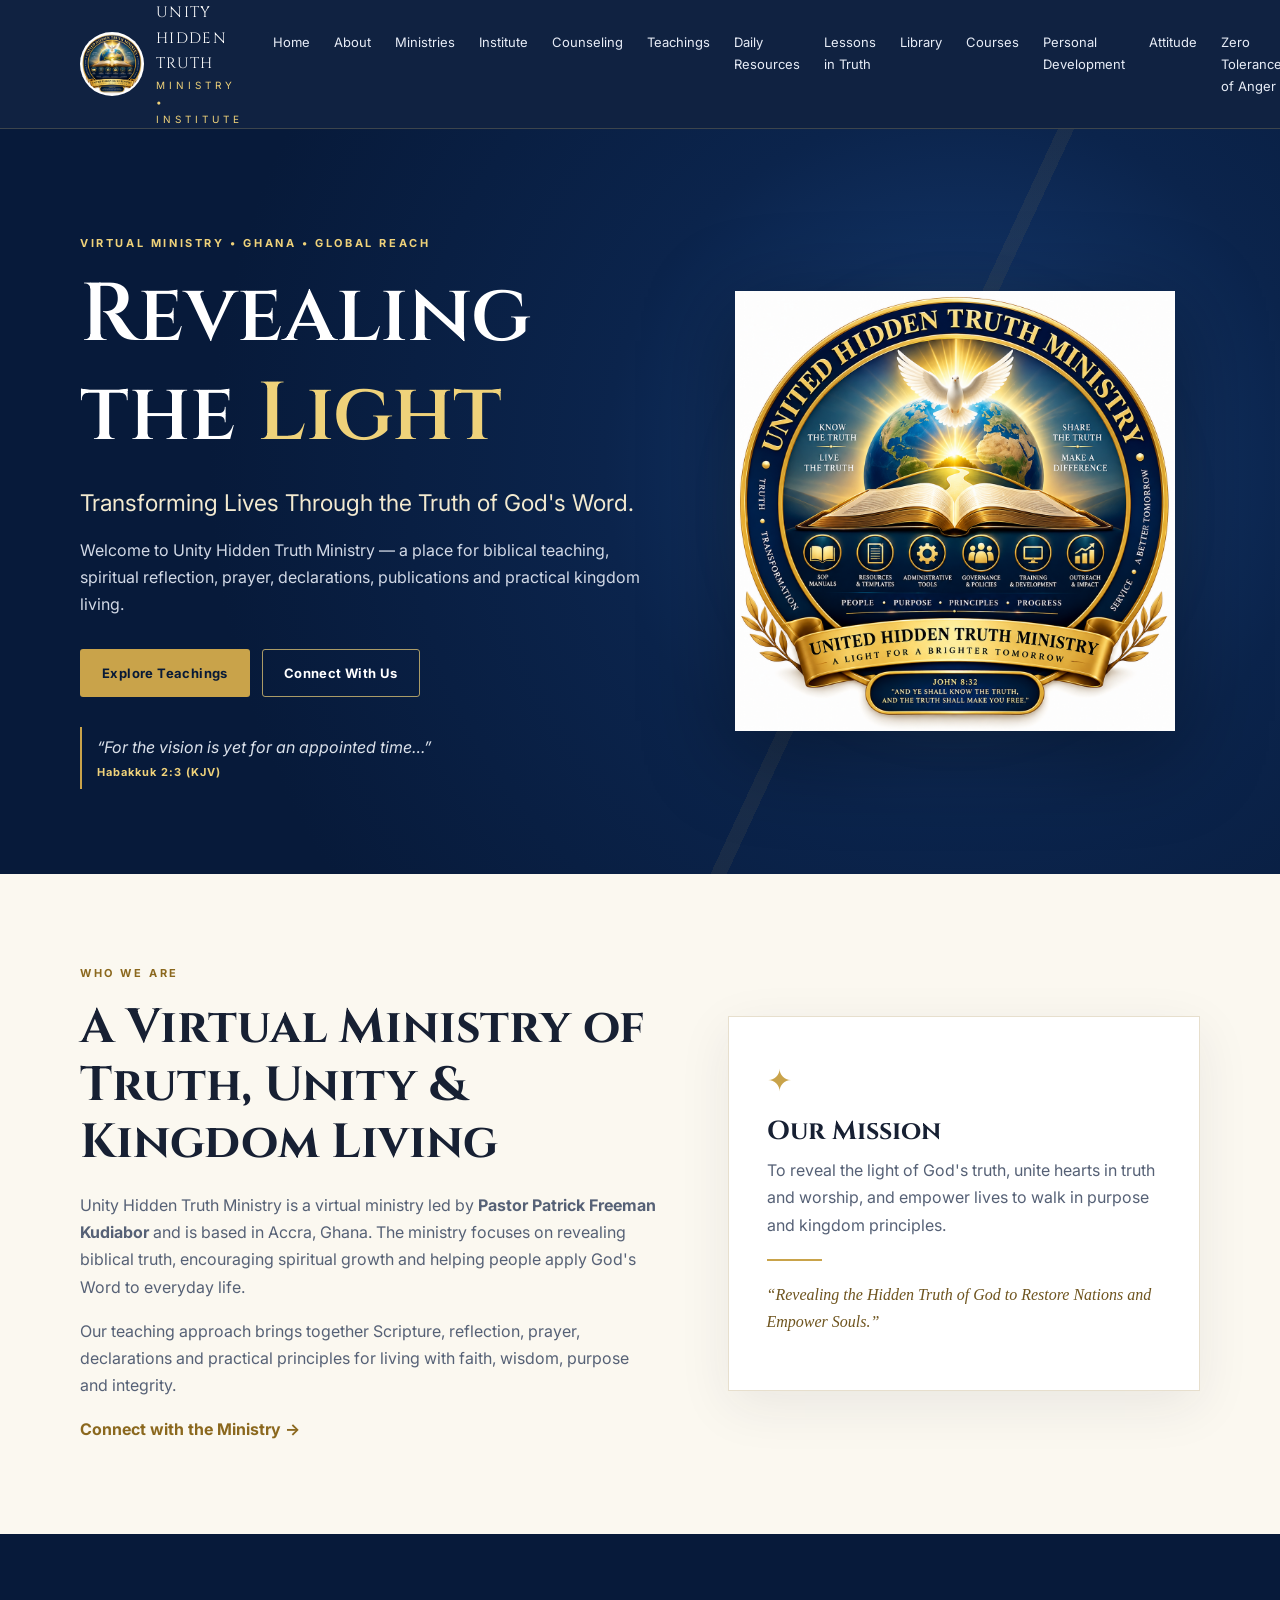
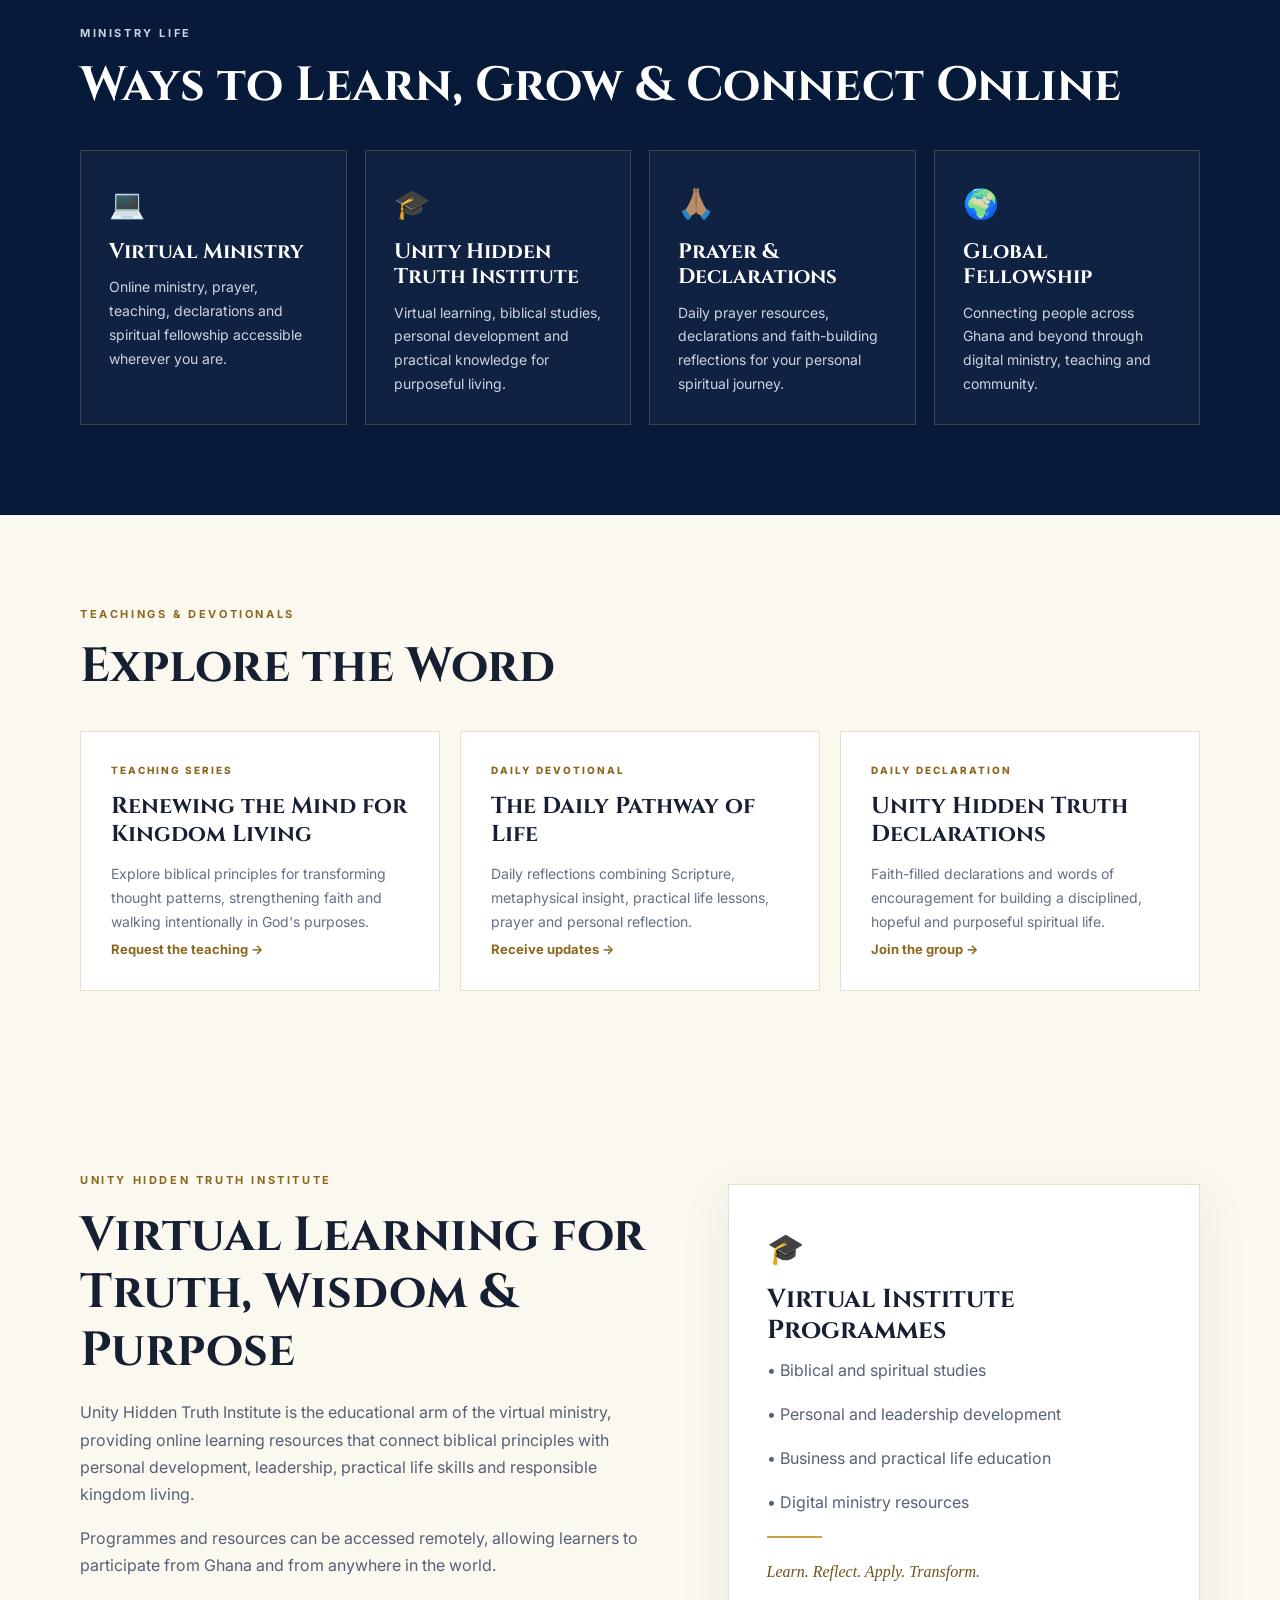
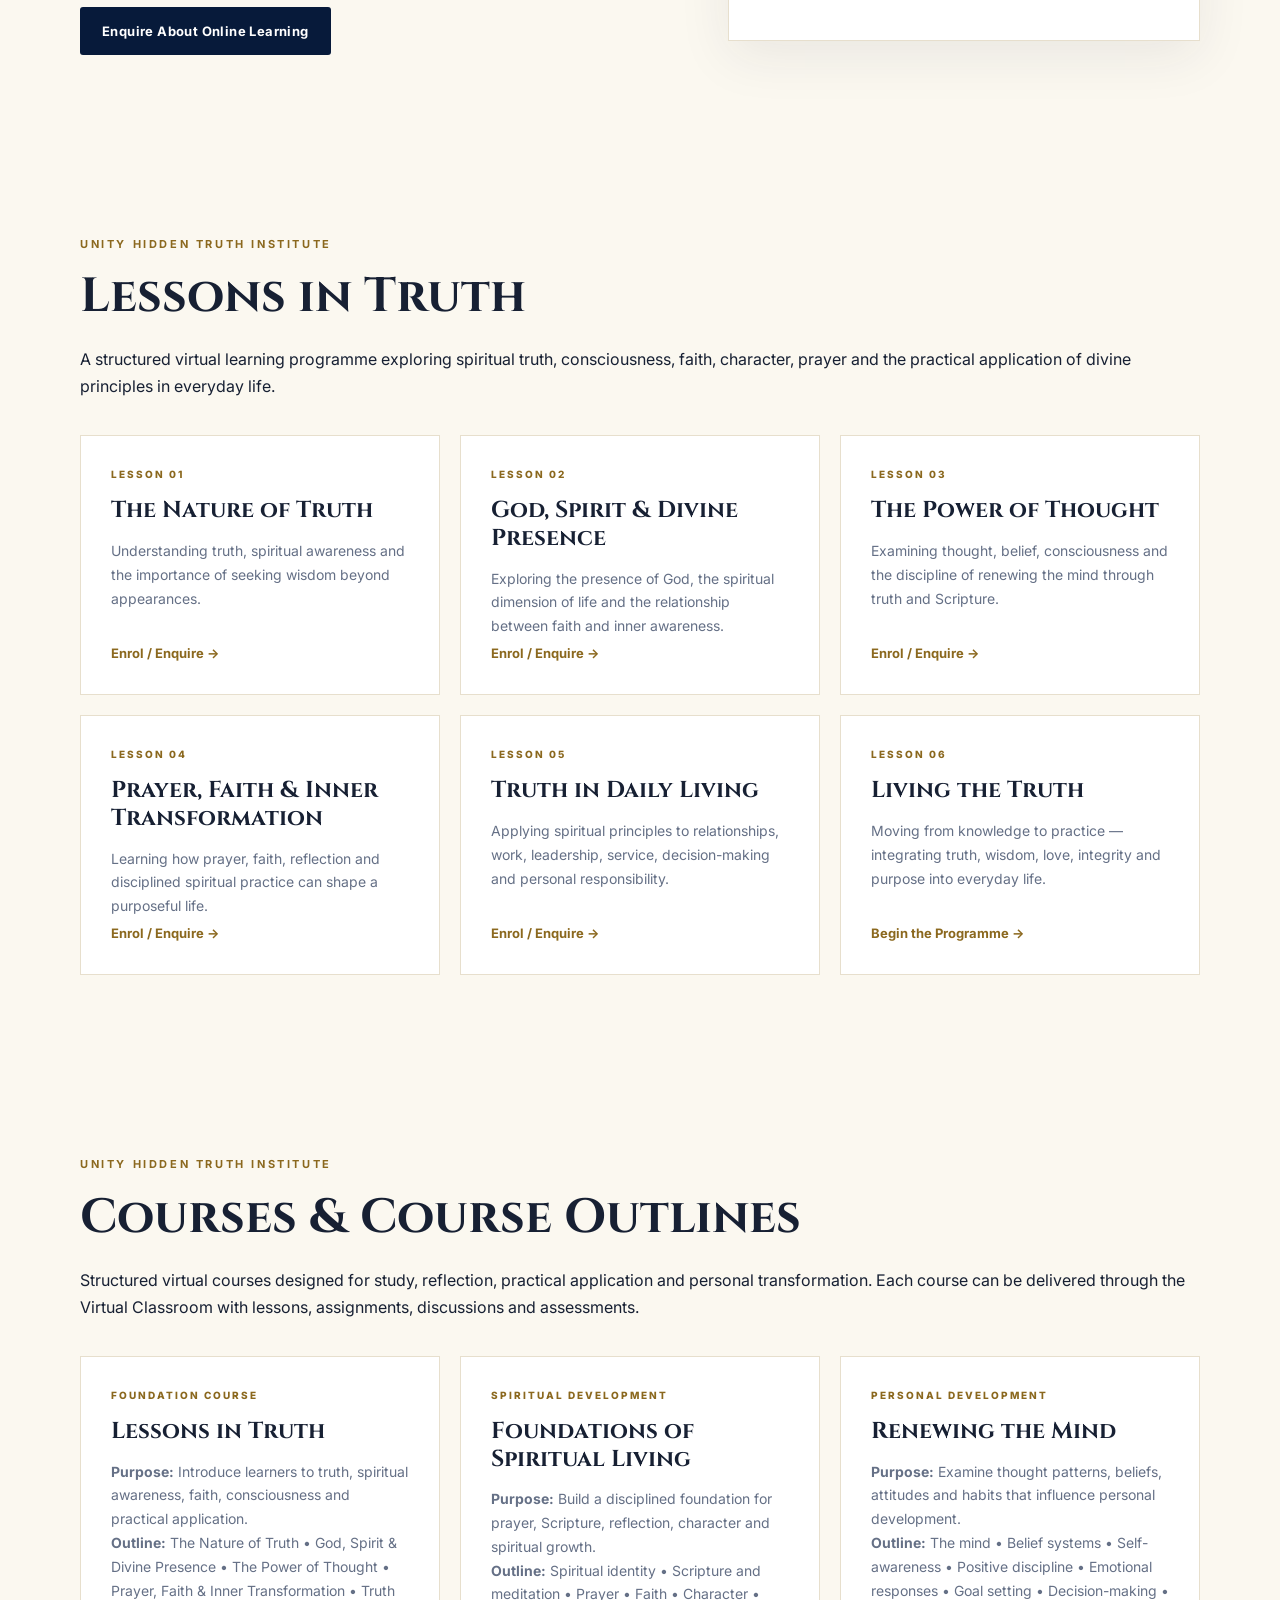
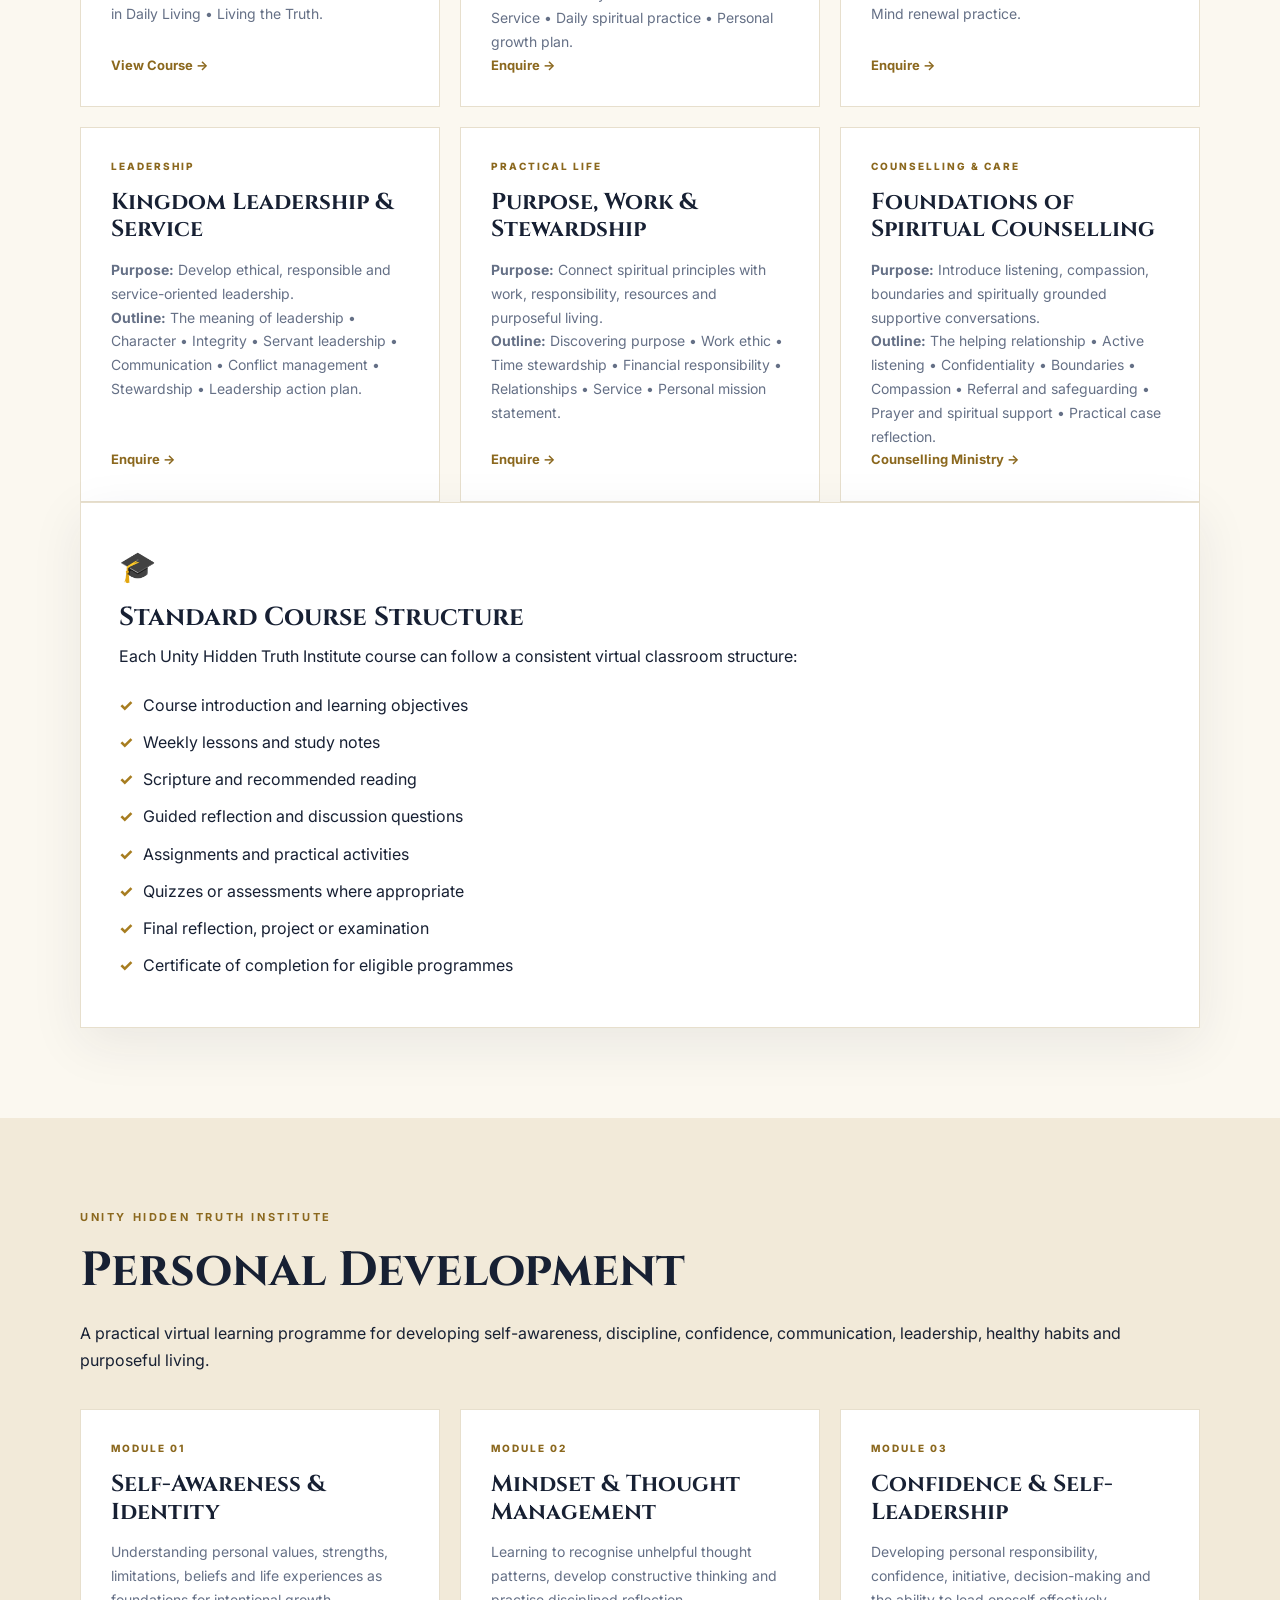
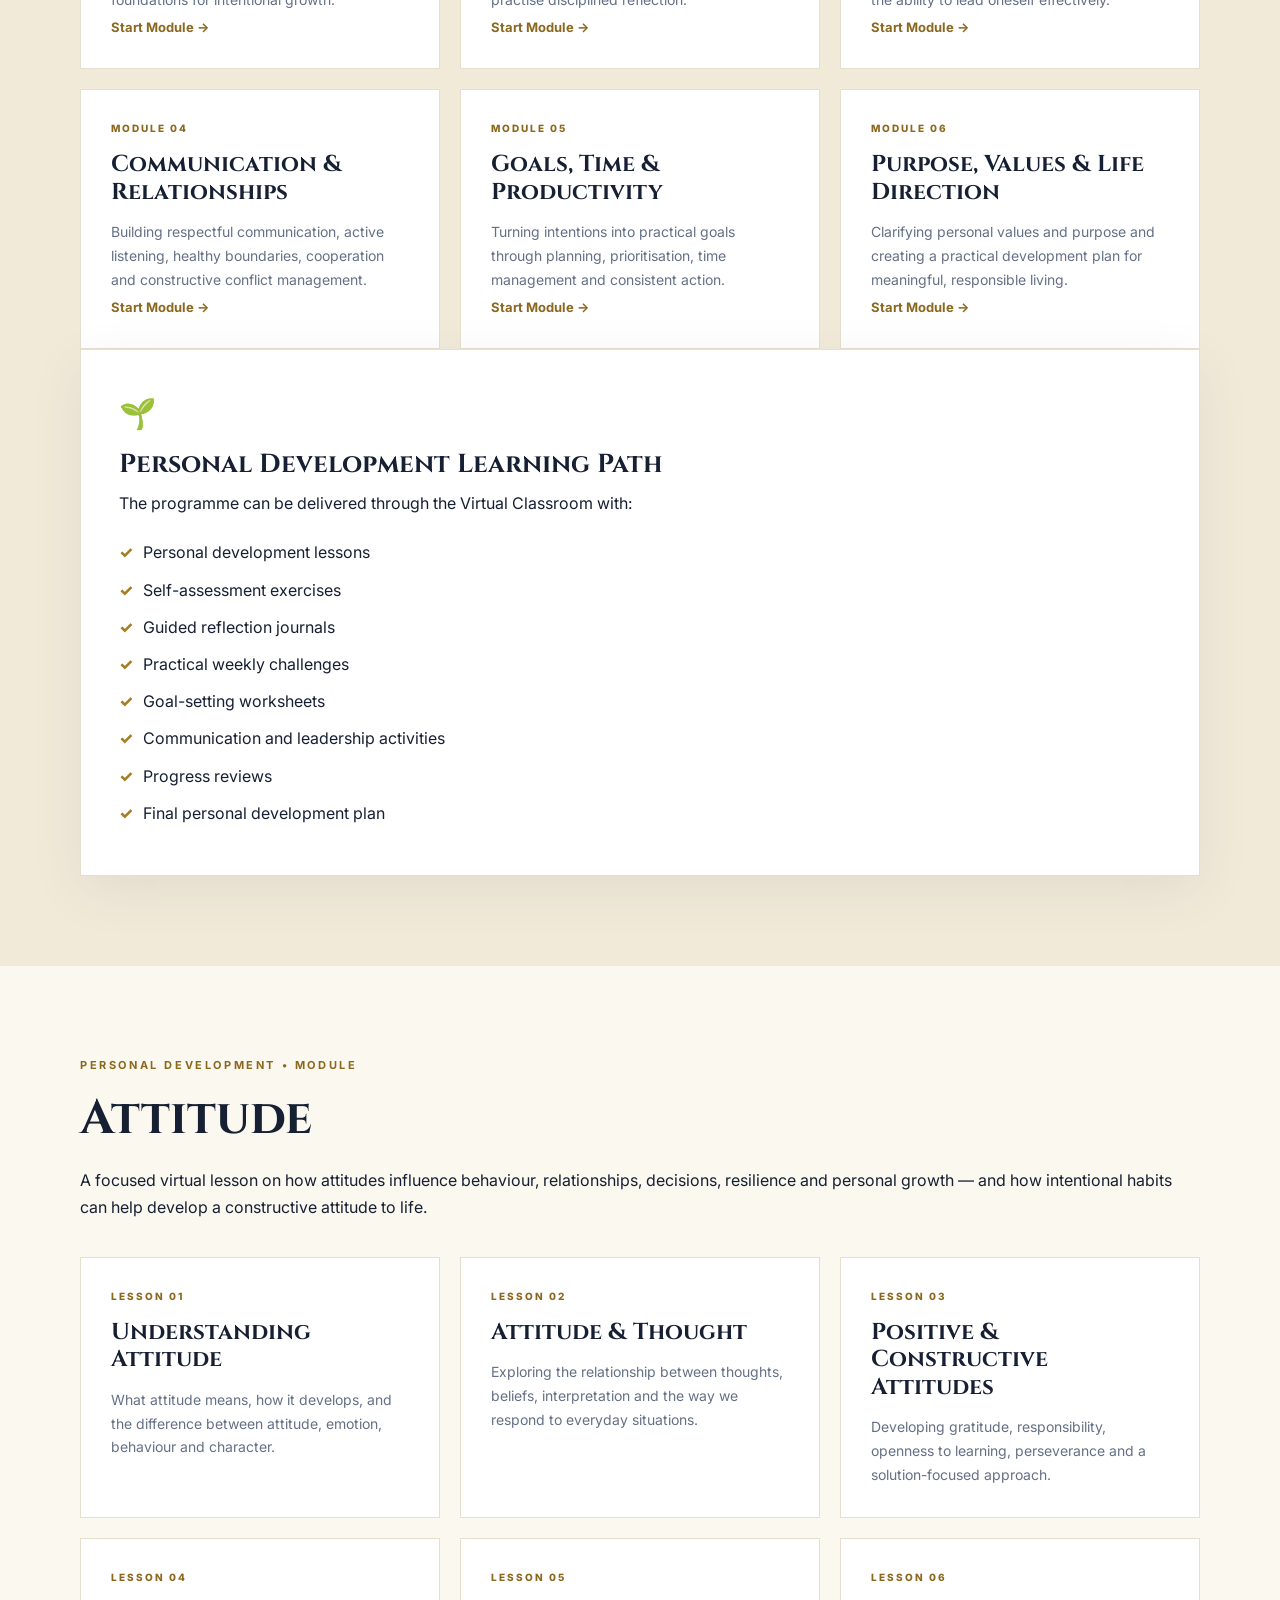
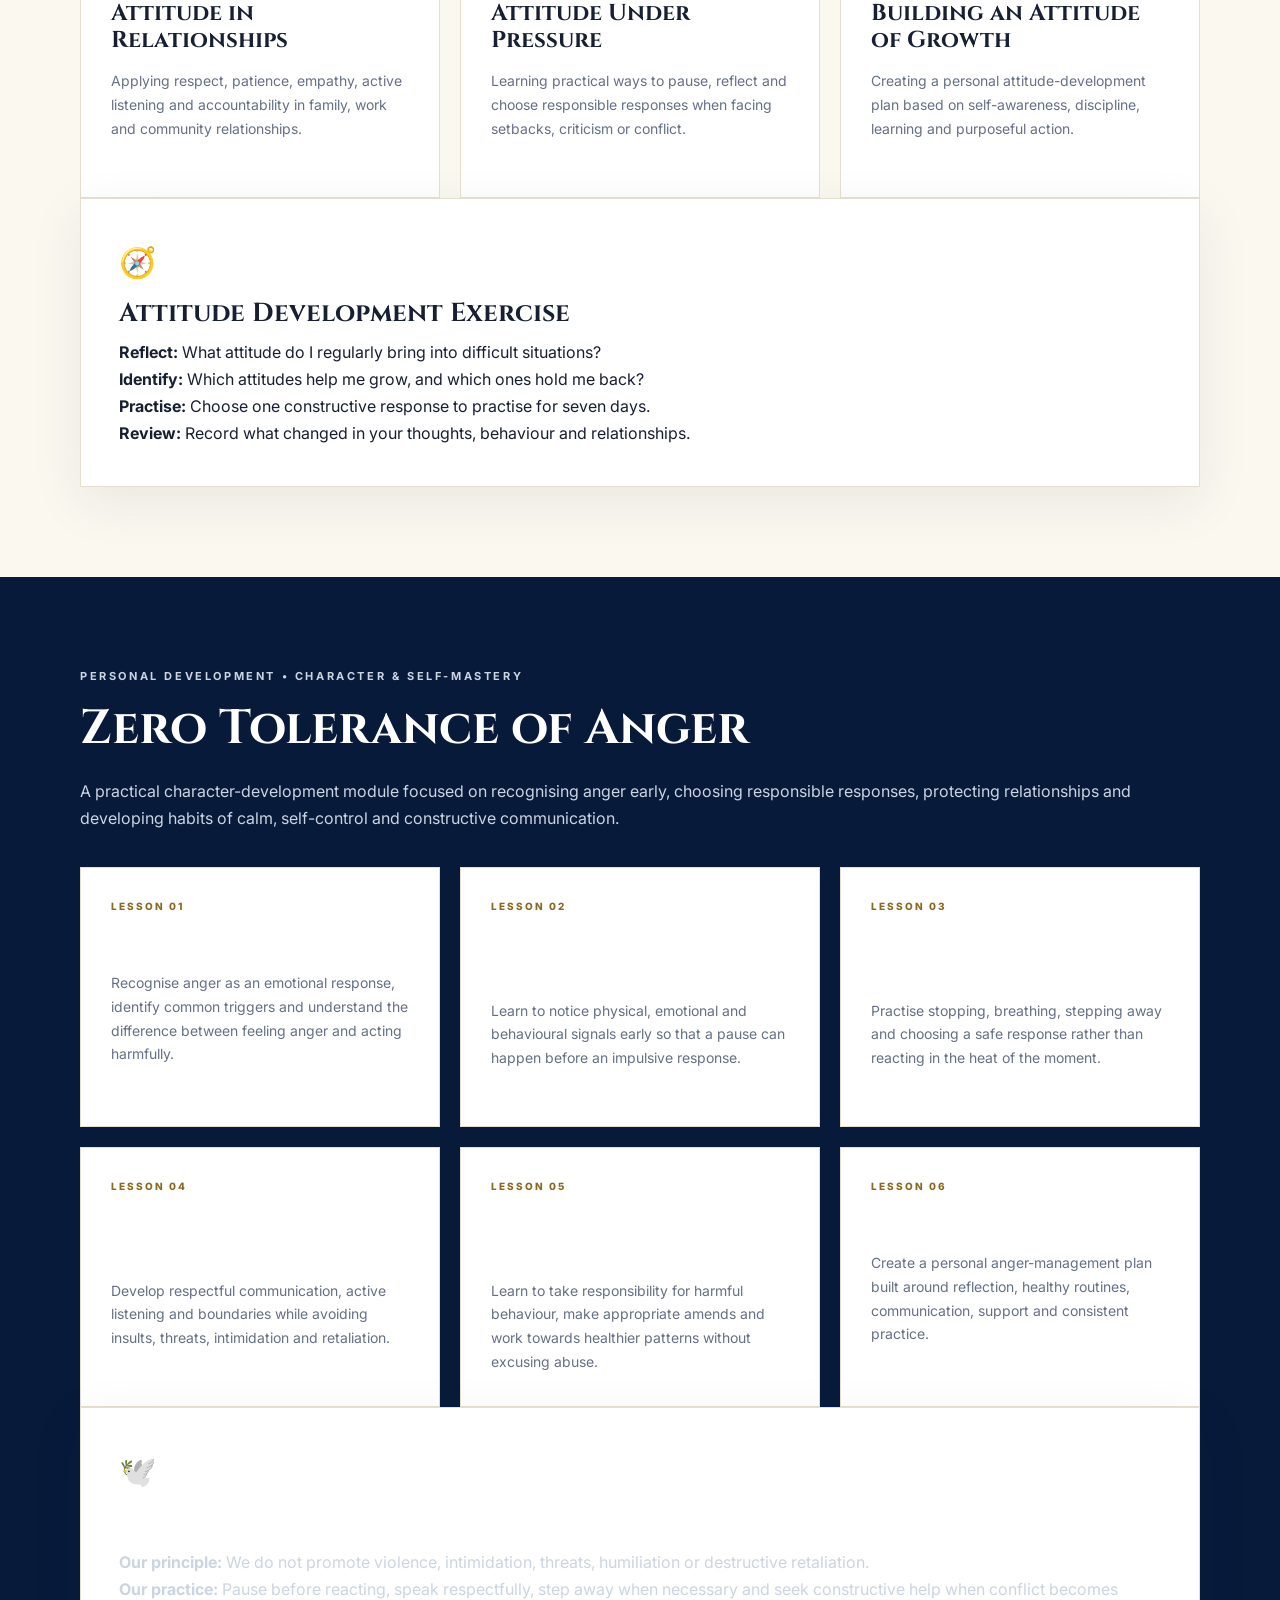
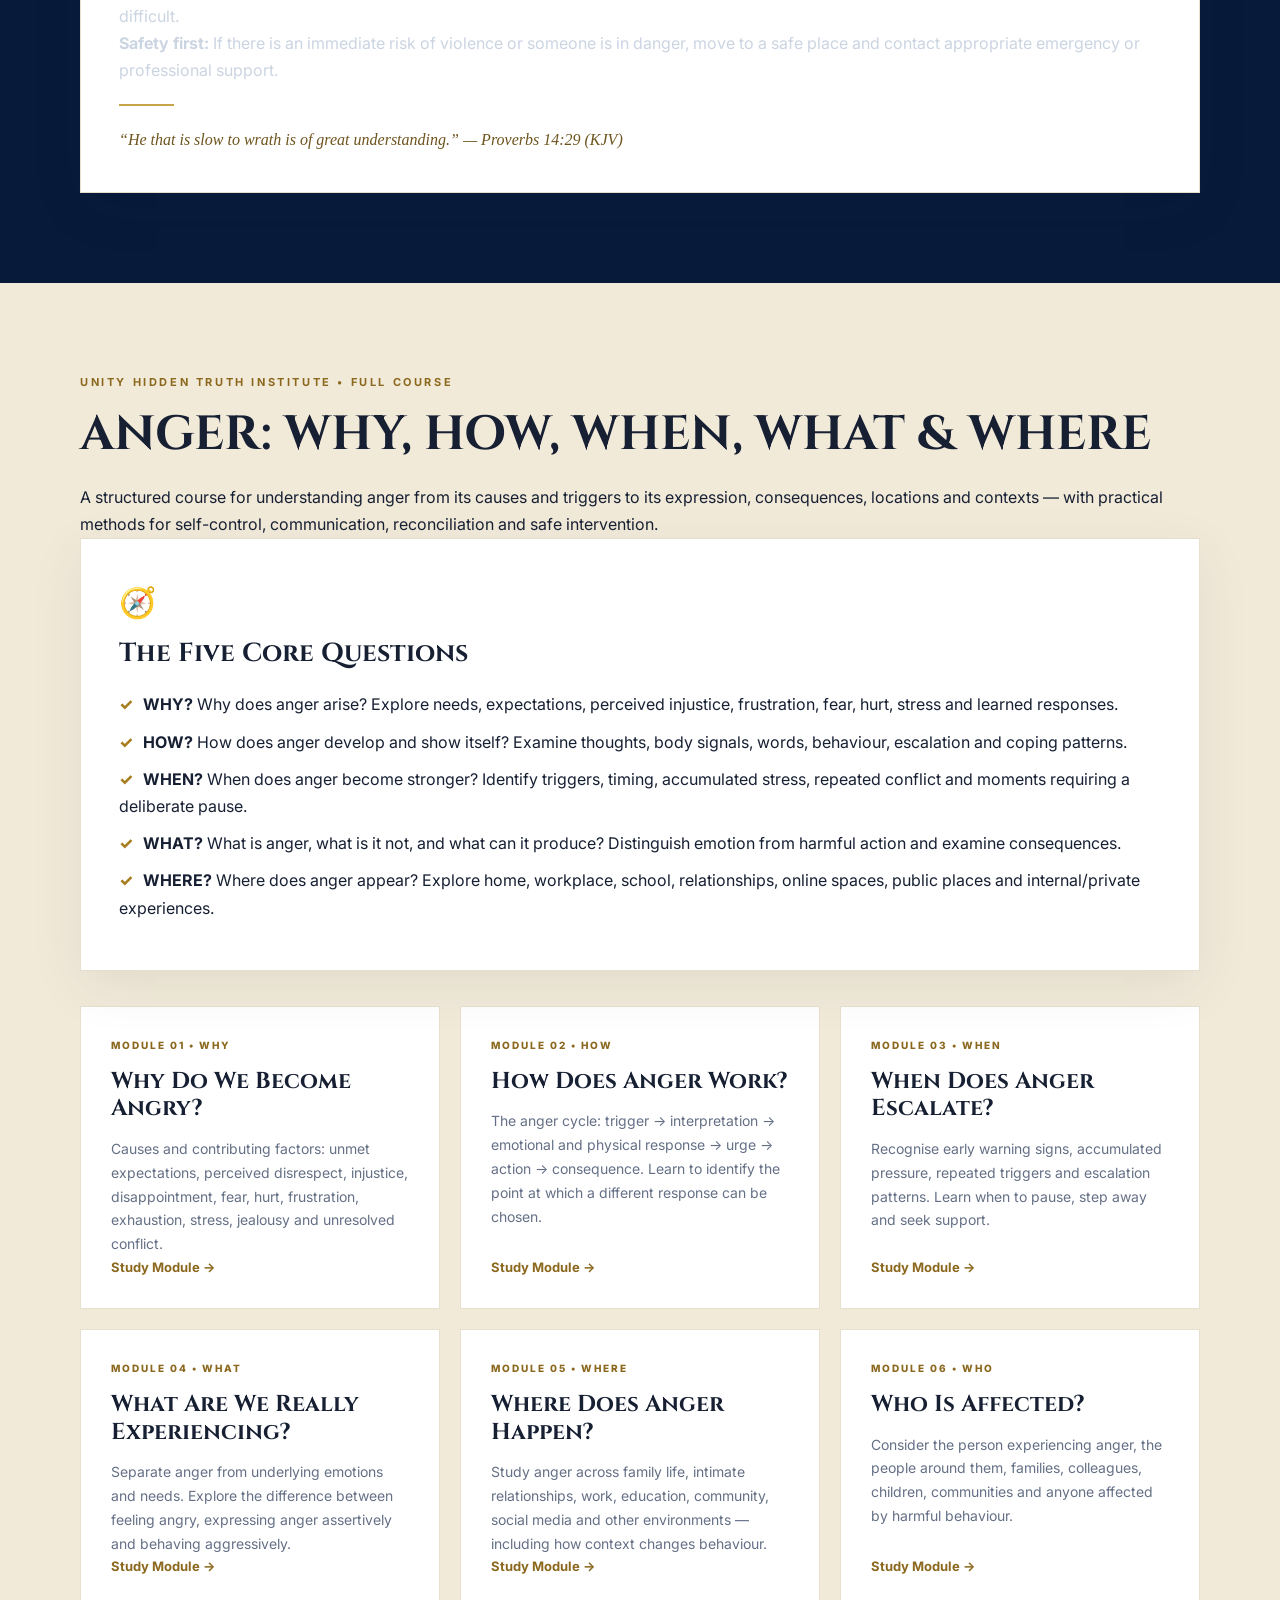
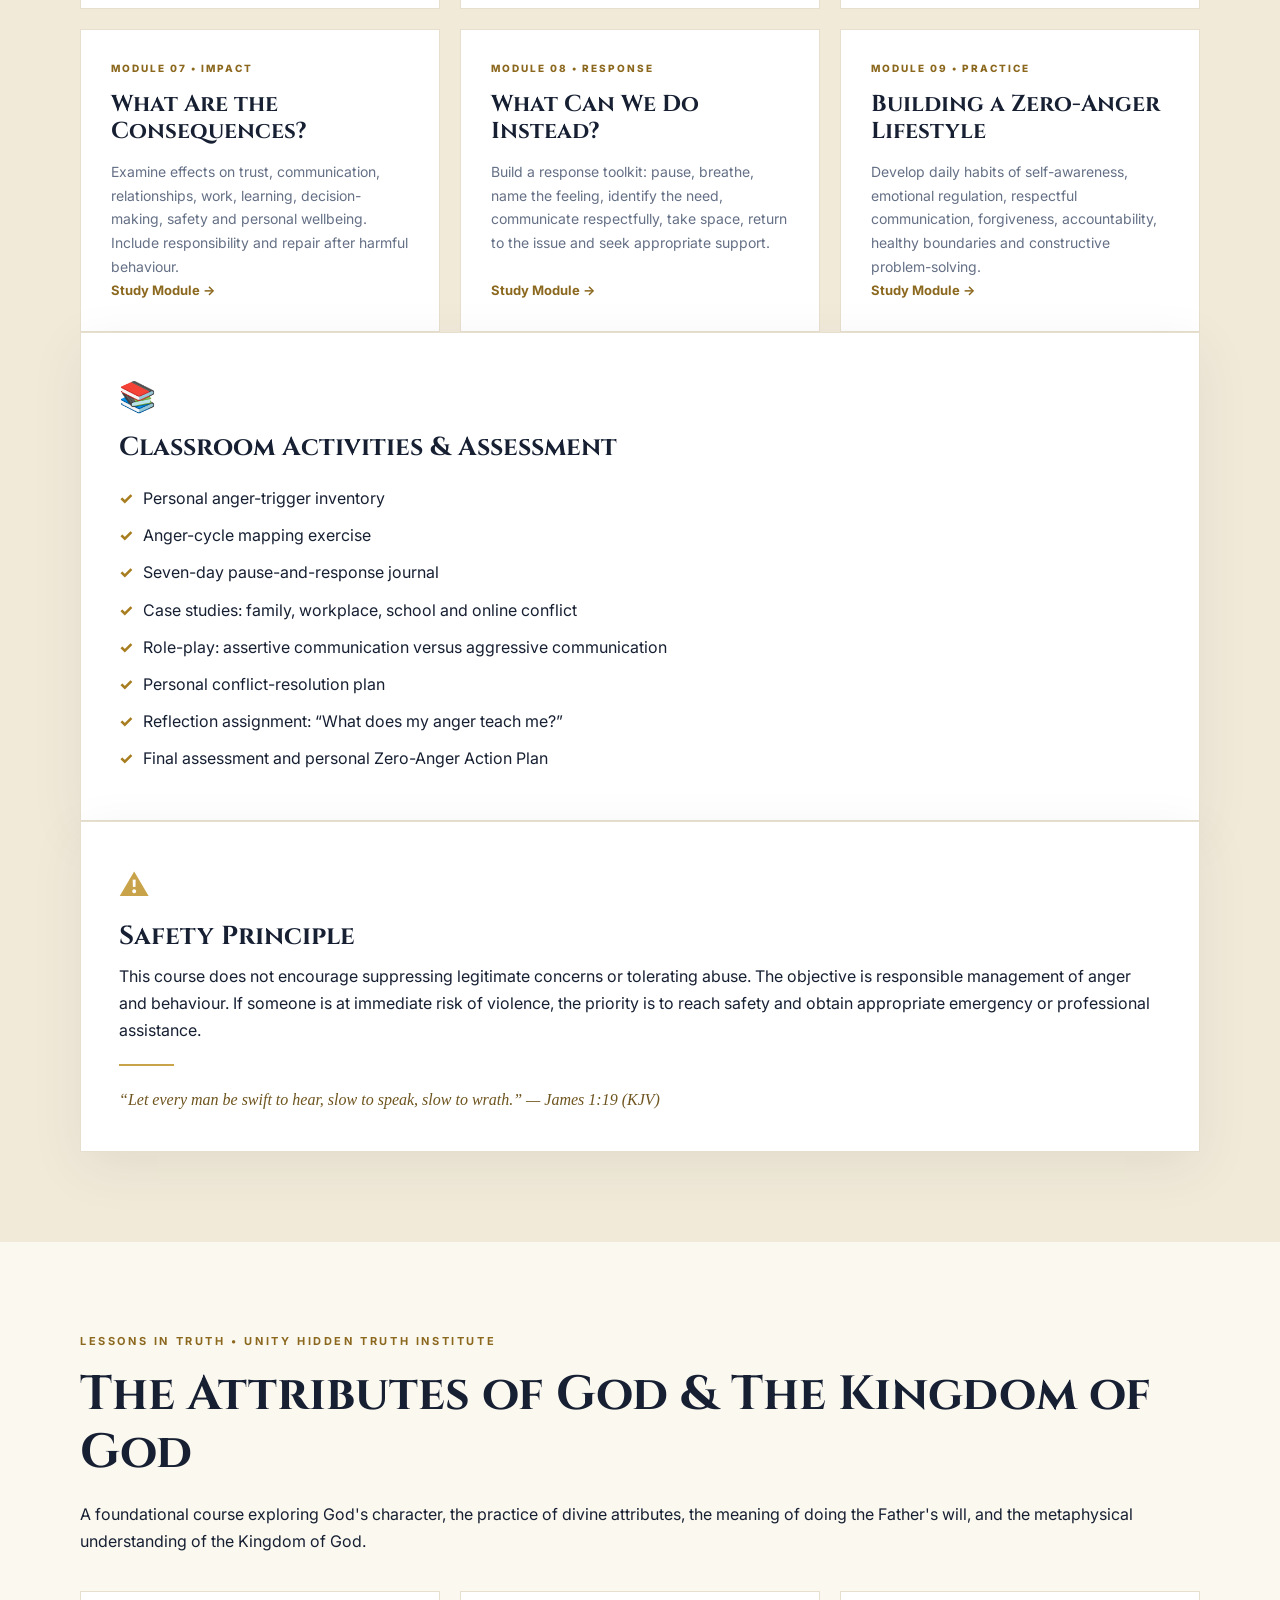
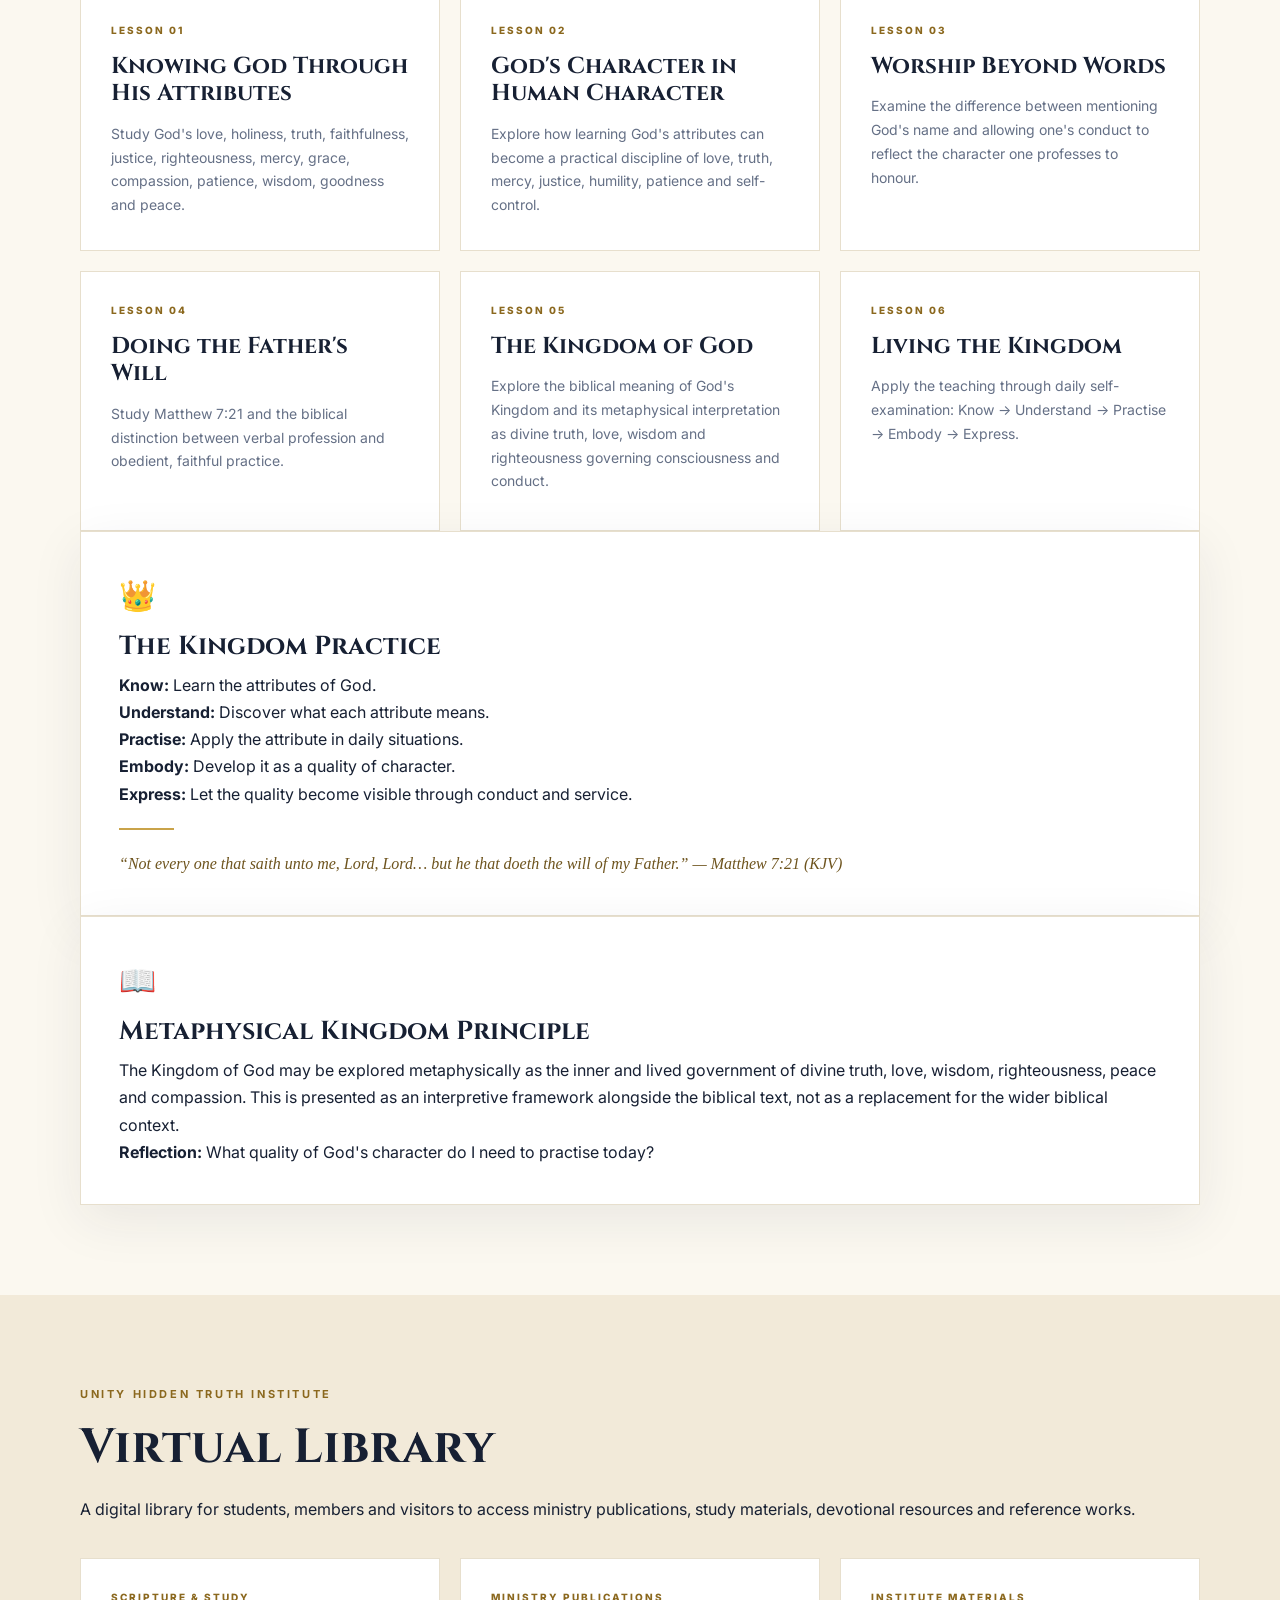
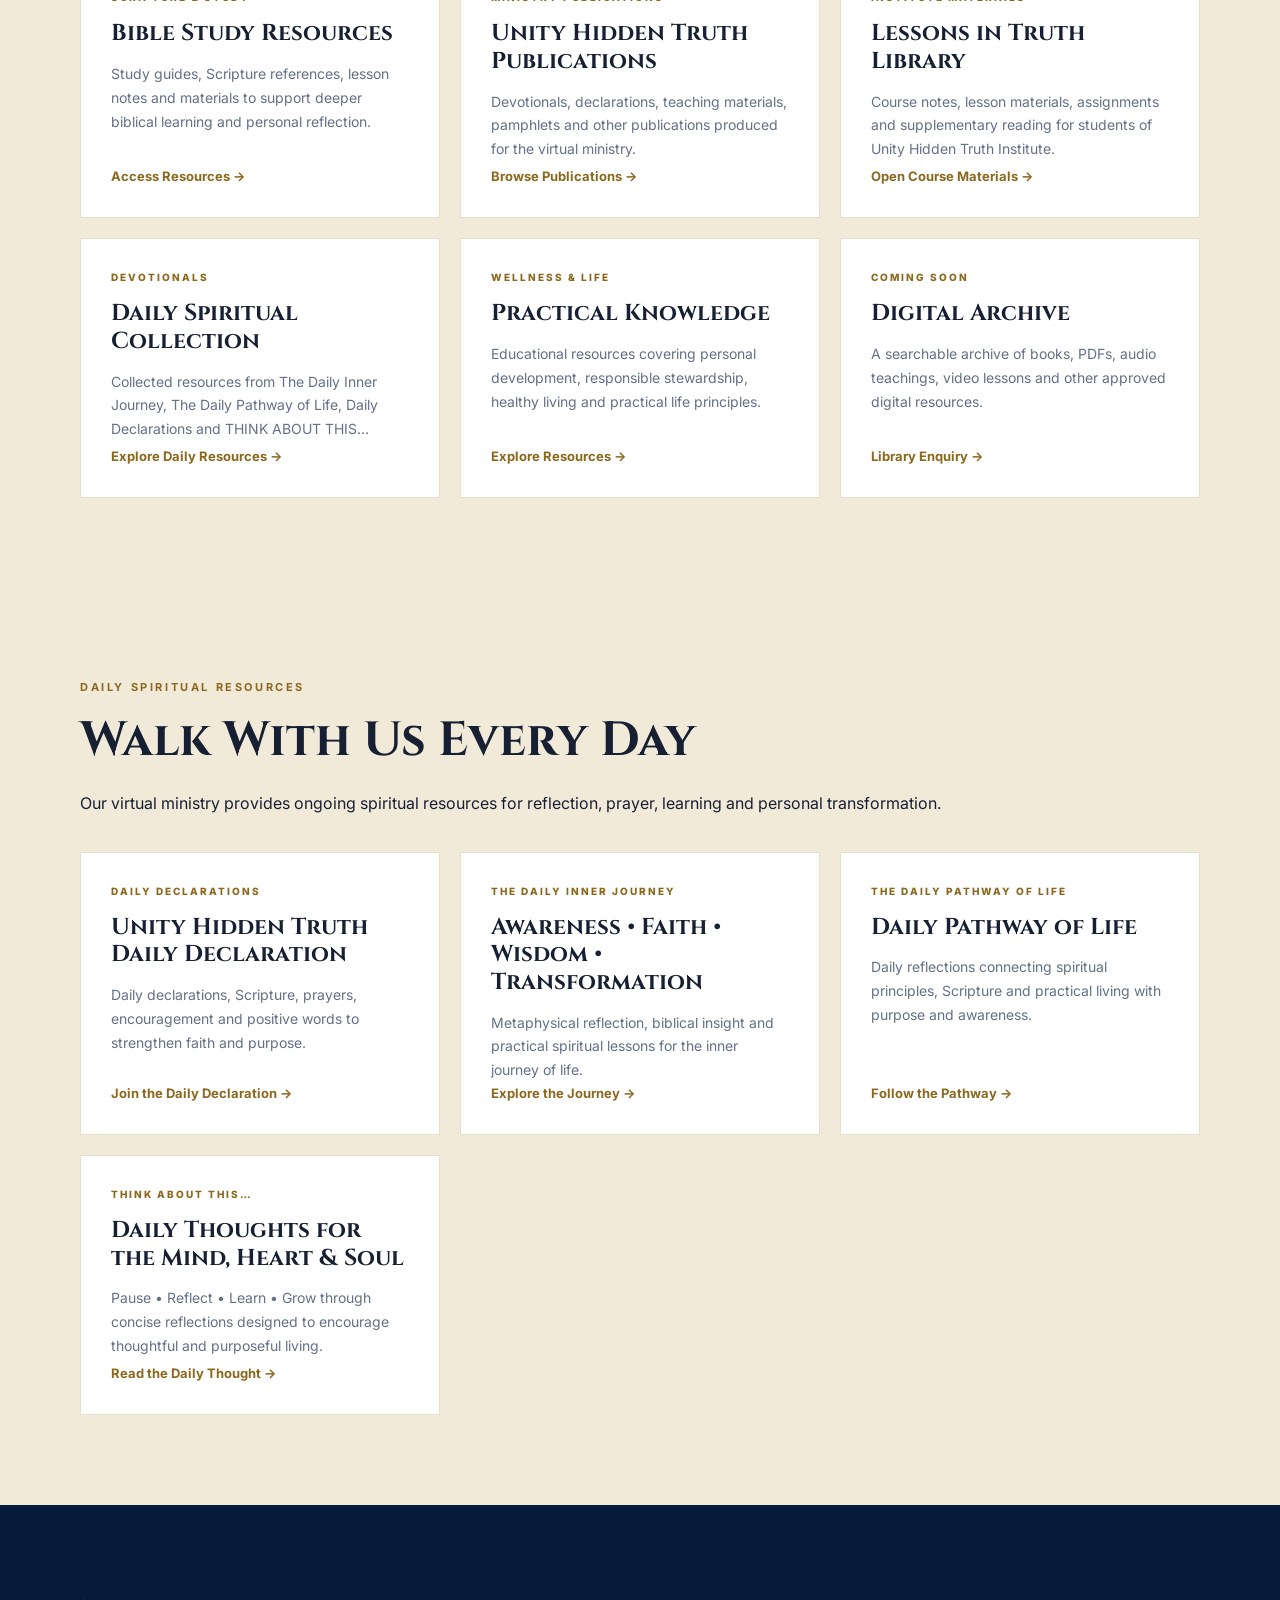
==== index.html @ dc1743d6 "Add files via upload" ====
<!DOCTYPE html>
<html lang="en-GB">
<head>
  <meta charset="UTF-8">
  <meta name="viewport" content="width=device-width, initial-scale=1.0">
  <meta name="description" content="Unity Hidden Truth Ministry — Virtual Ministry and Unity Hidden Truth Institute. Spiritual teaching, education, governance, SOP manuals, resources and institutional development.">
  <title>Unity Hidden Truth Ministry | Revealing the Light</title>
  <link rel="preconnect" href="https://fonts.googleapis.com">
  <link rel="preconnect" href="https://fonts.gstatic.com" crossorigin>
  <link href="https://fonts.googleapis.com/css2?family=Cinzel:wght@500;600;700&family=Inter:wght@400;500;600;700&display=swap" rel="stylesheet">
  <style>
*{box-sizing:border-box;margin:0;padding:0}
:root{--navy:#071a3a;--blue:#123d78;--gold:#c9a34a;--gold2:#efd27a;--cream:#fbf8f0;--ink:#172033;--muted:#647086;--white:#fff}
html{scroll-behavior:smooth}
body{font-family:Inter,Arial,sans-serif;color:var(--ink);background:var(--cream);line-height:1.7}
a{text-decoration:none;color:inherit}.container{width:min(1120px,92%);margin:auto}
.site-header{position:sticky;top:0;z-index:20;background:rgba(7,26,58,.96);backdrop-filter:blur(12px);border-bottom:1px solid rgba(239,210,122,.2)}
.nav-wrap{min-height:78px;display:flex;align-items:center;justify-content:space-between;gap:30px}
.brand{display:flex;align-items:center;gap:12px;color:#fff}
.seal{width:48px;height:48px;border:2px solid var(--gold);border-radius:50%;display:grid;place-items:center;position:relative;color:var(--gold);font-family:Cinzel,serif;line-height:1}
.seal span{position:absolute;top:2px;font-size:10px}.seal small{position:absolute;bottom:2px;font-size:9px}.seal strong{font-size:13px}
.brand-name{font-family:Cinzel,serif;letter-spacing:1.3px;font-size:15px}.brand-sub{font-size:10px;letter-spacing:4px;color:var(--gold2)}
.nav{display:flex;gap:24px;font-size:13px;color:#e8edf7}.nav a{transition:.2s}.nav a:hover{color:var(--gold2)}
.menu-toggle{display:none;background:none;border:0;color:#fff;font-size:25px}
.hero{position:relative;overflow:hidden;background:radial-gradient(circle at 75% 45%,#183f78 0,#0b244c 34%,#071a3a 72%);color:#fff;padding:105px 0 85px}
.hero:before{content:"";position:absolute;inset:0;background:linear-gradient(115deg,transparent 0 65%,rgba(201,163,74,.08) 65% 66%,transparent 66% 100%)}
.hero-grid{display:grid;grid-template-columns:1.08fr .92fr;align-items:center;gap:55px;position:relative}
.eyebrow{font-size:11px;letter-spacing:2.6px;color:var(--gold2);font-weight:700;margin-bottom:15px}.eyebrow.dark{color:#8b681e}
h1,h2,h3{font-family:Cinzel,Georgia,serif;line-height:1.2}
h1{font-size:clamp(48px,7vw,82px);font-weight:600}.hero h1 span{color:var(--gold2)}
.hero-lead{font-size:23px;margin:20px 0 14px;color:#f3ead0}.hero-text{max-width:650px;color:#d2d9e6}
.hero-actions{display:flex;gap:12px;margin:30px 0}.btn{display:inline-flex;align-items:center;justify-content:center;padding:12px 21px;border-radius:3px;font-weight:700;font-size:13px;letter-spacing:.4px;border:1px solid transparent;cursor:pointer}
.btn-gold{background:var(--gold);color:#081a37}.btn-gold:hover{background:var(--gold2)}.btn-outline{border-color:rgba(239,210,122,.7);color:#fff}.btn-outline:hover{background:rgba(239,210,122,.1)}
.scripture{border-left:2px solid var(--gold);padding:7px 0 7px 15px;color:#dbe1ea;font-style:italic;display:flex;flex-direction:column;gap:2px;max-width:520px}.scripture b{font-style:normal;font-size:11px;color:var(--gold2);letter-spacing:1px}
.hero-art{min-height:430px;display:grid;place-items:center;position:relative}.halo{position:absolute;width:390px;height:390px;border-radius:50%;border:1px solid rgba(239,210,122,.24);box-shadow:0 0 80px rgba(201,163,74,.1)}.large-seal{width:330px;height:330px;border-radius:50%;border:7px double var(--gold);background:radial-gradient(circle,#cba84f 0,#8c6720 55%,#193f76 56%,#071a3a 100%);display:grid;place-items:center;box-shadow:0 20px 70px rgba(0,0,0,.4)}
.seal-inner{width:260px;height:260px;border-radius:50%;border:1px solid rgba(255,255,255,.55);display:flex;flex-direction:column;align-items:center;justify-content:center;text-align:center;color:#fff;gap:7px}.dove{font-size:38px}.bible{font-size:30px}.rays{color:#ffe39a;font-size:15px;letter-spacing:8px}.seal-title{font-family:Cinzel,serif;font-size:15px;letter-spacing:1px;font-weight:700}.seal-motto{font-size:8px;letter-spacing:2px;color:#ffe8a3}
.section{padding:90px 0}.light{background:var(--cream)}.parchment{background:#f2ead9}.navy{background:var(--navy);color:#fff}.section h2{font-size:clamp(32px,4vw,48px);margin-bottom:20px}.two-col{display:grid;grid-template-columns:1.1fr .9fr;gap:70px;align-items:center}.two-col p{margin-bottom:17px;color:#566176}.navy p{color:#cbd4e1}
.feature-card{background:#fff;border:1px solid #e7dfcd;padding:38px;box-shadow:0 15px 50px rgba(33,41,58,.08);position:relative}.feature-icon{color:var(--gold);font-size:30px}.feature-card h3{font-size:26px;margin:10px 0}.mini-divider{width:55px;height:2px;background:var(--gold);margin:20px 0}.motto{font-family:Georgia,serif!important;font-style:italic;color:#6e541e!important}
.text-link{font-weight:700;color:#8b681e}.cards{display:grid;grid-template-columns:repeat(4,1fr);gap:18px;margin-top:35px}.card{border:1px solid rgba(239,210,122,.2);padding:28px;background:rgba(255,255,255,.035);min-height:245px}.card-icon{font-size:29px;margin-bottom:12px}.card h3{font-size:21px;margin-bottom:10px}.card p{font-size:14px}
.content-grid{display:grid;grid-template-columns:repeat(3,1fr);gap:20px;margin-top:35px}.content-card{background:#fff;border:1px solid #e7dfcd;padding:30px;min-height:260px;display:flex;flex-direction:column}.content-card .tag{font-size:10px;letter-spacing:2px;color:#8b681e;font-weight:800}.content-card h3{font-size:23px;margin:14px 0}.content-card p{color:#657086;font-size:14px}.content-card a{margin-top:auto;color:#8b681e;font-weight:700;font-size:13px}
.check-list{list-style:none;margin-top:22px}.check-list li{margin:10px 0}.check-list li:before{content:"✓";color:#a77d20;font-weight:800;margin-right:10px}.publication-feature{display:grid;place-items:center}.book-cover{width:260px;min-height:360px;padding:28px 23px;background:linear-gradient(145deg,#0b2550,#173f77);color:#fff;border:7px solid #d2ad58;box-shadow:20px 25px 50px rgba(20,30,50,.25);display:flex;flex-direction:column;justify-content:space-between;text-align:center}.book-small{font-size:8px;letter-spacing:1.8px;color:#f3d887}.book-title{font-family:Cinzel,serif;font-size:24px;line-height:1.35;color:#f2d47f}.book-author{font-size:10px;letter-spacing:.7px}
.wellness-mark{font-size:150px;text-align:center;filter:drop-shadow(0 15px 25px rgba(92,75,26,.12))}.btn-navy{background:var(--navy);color:#fff;margin-top:10px}.quote-section{padding:70px 0;background:#e9ddc3}.quote-box{text-align:center;max-width:800px}.quote-mark{font-family:Georgia,serif;color:#a47a20;font-size:70px;height:60px}.quote-box blockquote{font-family:Georgia,serif;font-size:30px;font-style:italic;color:#2d3340}.quote-box cite{display:block;margin-top:12px;color:#8b681e;font-weight:700;font-style:normal;font-size:12px;letter-spacing:1px}
.contact-grid{display:grid;grid-template-columns:1fr 1fr;gap:70px}.contact-list{margin-top:28px;display:grid;gap:18px}.contact-list>div{display:flex;gap:15px;align-items:flex-start}.contact-list span{font-size:22px}.contact-list strong{color:#f1d783}.contact-form{background:rgba(255,255,255,.05);border:1px solid rgba(239,210,122,.2);padding:30px}.contact-form label{display:block;font-size:12px;color:#dce2ec;margin-bottom:15px}.contact-form input,.contact-form textarea{width:100%;margin-top:6px;padding:12px;background:#fff;border:0;border-radius:2px;font:inherit}.contact-form textarea{resize:vertical}.form-note{font-size:10px!important;color:#9faabd!important;margin-top:10px}
.footer{background:#041229;color:#9da9bb;padding:28px 0;font-size:12px}.footer-grid{display:grid;grid-template-columns:1.5fr 1fr 1fr;align-items:center;gap:20px}.footer-brand{font-family:Cinzel,serif;color:#e8d28e;letter-spacing:1px}.footer-links{display:flex;gap:18px;justify-content:center}.footer-links a:hover{color:#fff}.copyright{text-align:right}
@media(max-width:900px){.nav{gap:12px}.cards{grid-template-columns:repeat(2,1fr)}.hero-grid,.two-col,.contact-grid{grid-template-columns:1fr}.hero-art{min-height:360px}.content-grid{grid-template-columns:1fr}.footer-grid{grid-template-columns:1fr;text-align:center}.copyright{text-align:center}.footer-links{flex-wrap:wrap}}
@media(max-width:700px){.nav{display:none;position:absolute;top:78px;left:0;right:0;background:#071a3a;padding:18px 4%;flex-direction:column;border-bottom:1px solid rgba(239,210,122,.2)}.nav.open{display:flex}.menu-toggle{display:block}.hero{padding:75px 0 65px}.hero-art{order:-1;min-height:300px}.large-seal{width:260px;height:260px}.seal-inner{width:205px;height:205px}.halo{width:300px;height:300px}.seal-title{font-size:12px}.section{padding:65px 0}.cards{grid-template-columns:1fr}.hero-actions{flex-direction:column}.btn{width:100%}.wellness-mark{font-size:100px}}


.logo-image{width:64px;height:64px;object-fit:contain;border-radius:50%;background:#fff;padding:2px}
.official-logo{position:relative;width:min(440px,82vw);height:auto;max-height:440px;object-fit:contain;filter:drop-shadow(0 20px 45px rgba(0,0,0,.38));z-index:1}
@media(max-width:700px){.official-logo{width:min(330px,82vw)}}.hero-logo{width:min(390px,78vw);height:auto;filter:drop-shadow(0 18px 35px rgba(0,0,0,.35));border-radius:50%}.institutional{background:#f7f2e7}.resource-band{display:grid;grid-template-columns:repeat(4,1fr);gap:18px;margin-top:35px}.resource-box{background:#fff;border:1px solid #e3dac7;padding:26px;min-height:190px;box-shadow:0 10px 30px rgba(33,41,58,.05)}.resource-box h3{font-size:20px;margin:10px 0}.resource-box p{font-size:14px;color:#657086}.resource-box ul{padding-left:18px;color:#657086;font-size:13px}.manual-list{columns:2;column-gap:45px;margin-top:20px}.manual-list li{break-inside:avoid;margin:7px 0;color:#566176}.framework-strip{display:flex;flex-wrap:wrap;gap:10px;margin-top:24px}.framework-strip span{border:1px solid #d6c49b;padding:8px 12px;background:#fff;font-size:12px;font-weight:700;color:#6e541e}.logo-caption{text-align:center;color:#f3ead0;font-size:12px;letter-spacing:1.2px;margin-top:10px}
@media(max-width:900px){.resource-band{grid-template-columns:repeat(2,1fr)}.manual-list{columns:1}}@media(max-width:650px){.resource-band{grid-template-columns:1fr}.logo-image{width:52px;height:52px}}
</style>
</head>
<body>
  <header class="site-header">
    <div class="container nav-wrap">
      <a class="brand" href="#home" aria-label="Unity Hidden Truth Ministry home">
        <img class="logo-image" src="logo.png" alt="Unity Hidden Truth Ministry official logo" loading="eager">
        <div>
          <div class="brand-name">UNITY HIDDEN TRUTH</div>
          <div class="brand-sub">MINISTRY • INSTITUTE</div>
        </div>
      </a>
      <button class="menu-toggle" aria-label="Open menu">☰</button>
      <nav class="nav" aria-label="Main navigation">
        <a href="#home">Home</a>
        <a href="#about">About</a>
        <a href="#ministries">Ministries</a>
        <a href="#institute">Institute</a>
        <a href="#counseling">Counseling</a>
        <a href="#teachings">Teachings</a>
        <a href="#resources">Daily Resources</a>
        <a href="#lessons-in-truth">Lessons in Truth</a>
        <a href="#library">Library</a>
        <a href="#courses">Courses</a>
        <a href="#personal-development">Personal Development</a>
        <a href="#attitude">Attitude</a>
        <a href="#zero-anger">Zero Tolerance of Anger</a>
        <a href="#anger-course">Anger Course</a>
        <a href="#god-attributes">God Attributes</a><a href="#institutional">Governance & Resources</a>
        <a href="#publications">Publications</a>
        <a href="#wellness">Wellness</a>
        <a href="#contact">Contact</a>
      </nav>
    </div>
  </header>

  <main>
    <section id="home" class="hero">
      <div class="hero-glow"></div>
      <div class="container hero-grid">
        <div class="hero-copy">
          <p class="eyebrow">VIRTUAL MINISTRY • GHANA • GLOBAL REACH</p>
          <h1>Revealing the <span>Light</span></h1>
          <p class="hero-lead">Transforming Lives Through the Truth of God's Word.</p>
          <p class="hero-text">Welcome to Unity Hidden Truth Ministry — a place for biblical teaching, spiritual reflection, prayer, declarations, publications and practical kingdom living.</p>
          <div class="hero-actions">
            <a class="btn btn-gold" href="#teachings">Explore Teachings</a>
            <a class="btn btn-outline" href="#contact">Connect With Us</a>
          </div>
          <div class="scripture">
            <span>“For the vision is yet for an appointed time…”</span>
            <b>Habakkuk 2:3 (KJV)</b>
          </div>
        </div>
        <div class="hero-art" aria-label="Official Unity Hidden Truth Ministry emblem">
          <div class="halo"></div>
          <img class="official-logo" src="logo.png" alt="Official Unity Hidden Truth Ministry logo" loading="eager">
        </div>
      </div>
    </section>

    <section id="about" class="section light">
      <div class="container two-col">
        <div>
          <p class="eyebrow dark">WHO WE ARE</p>
          <h2>A Virtual Ministry of Truth, Unity & Kingdom Living</h2>
          <p>Unity Hidden Truth Ministry is a virtual ministry led by <strong>Pastor Patrick Freeman Kudiabor</strong> and is based in Accra, Ghana. The ministry focuses on revealing biblical truth, encouraging spiritual growth and helping people apply God's Word to everyday life.</p>
          <p>Our teaching approach brings together Scripture, reflection, prayer, declarations and practical principles for living with faith, wisdom, purpose and integrity.</p>
          <a class="text-link" href="#contact">Connect with the Ministry →</a>
        </div>
        <div class="feature-card">
          <div class="feature-icon">✦</div>
          <h3>Our Mission</h3>
          <p>To reveal the light of God's truth, unite hearts in truth and worship, and empower lives to walk in purpose and kingdom principles.</p>
          <div class="mini-divider"></div>
          <p class="motto">“Revealing the Hidden Truth of God to Restore Nations and Empower Souls.”</p>
        </div>
      </div>
    </section>

    <section id="ministries" class="section navy">
      <div class="container">
        <p class="eyebrow">MINISTRY LIFE</p>
        <h2>Ways to Learn, Grow & Connect Online</h2>
        <div class="cards">
          <article class="card">
            <div class="card-icon">💻</div>
            <h3>Virtual Ministry</h3>
            <p>Online ministry, prayer, teaching, declarations and spiritual fellowship accessible wherever you are.</p>
          </article>
          <article class="card">
            <div class="card-icon">🎓</div>
            <h3>Unity Hidden Truth Institute</h3>
            <p>Virtual learning, biblical studies, personal development and practical knowledge for purposeful living.</p>
          </article>
          <article class="card">
            <div class="card-icon">🙏🏽</div>
            <h3>Prayer & Declarations</h3>
            <p>Daily prayer resources, declarations and faith-building reflections for your personal spiritual journey.</p>
          </article>
          <article class="card">
            <div class="card-icon">🌍</div>
            <h3>Global Fellowship</h3>
            <p>Connecting people across Ghana and beyond through digital ministry, teaching and community.</p>
          </article>
        </div>
      </div>
    </section>

    <section id="teachings" class="section light">
      <div class="container">
        <p class="eyebrow dark">TEACHINGS & DEVOTIONALS</p>
        <h2>Explore the Word</h2>
        <div class="content-grid">
          <article class="content-card">
            <span class="tag">TEACHING SERIES</span>
            <h3>Renewing the Mind for Kingdom Living</h3>
            <p>Explore biblical principles for transforming thought patterns, strengthening faith and walking intentionally in God's purposes.</p>
            <a href="#contact">Request the teaching →</a>
          </article>
          <article class="content-card">
            <span class="tag">DAILY DEVOTIONAL</span>
            <h3>The Daily Pathway of Life</h3>
            <p>Daily reflections combining Scripture, metaphysical insight, practical life lessons, prayer and personal reflection.</p>
            <a href="#contact">Receive updates →</a>
          </article>
          <article class="content-card">
            <span class="tag">DAILY DECLARATION</span>
            <h3>Unity Hidden Truth Declarations</h3>
            <p>Faith-filled declarations and words of encouragement for building a disciplined, hopeful and purposeful spiritual life.</p>
            <a href="#contact">Join the group →</a>
          </article>
        </div>
      </div>
    </section>

    <section id="institute" class="section light">
      <div class="container two-col">
        <div>
          <p class="eyebrow dark">UNITY HIDDEN TRUTH INSTITUTE</p>
          <h2>Virtual Learning for Truth, Wisdom & Purpose</h2>
          <p>Unity Hidden Truth Institute is the educational arm of the virtual ministry, providing online learning resources that connect biblical principles with personal development, leadership, practical life skills and responsible kingdom living.</p>
          <p>Programmes and resources can be accessed remotely, allowing learners to participate from Ghana and from anywhere in the world.</p>
          <a class="btn btn-navy" href="#contact">Enquire About Online Learning</a>
        </div>
        <div class="feature-card">
          <div class="feature-icon">🎓</div>
          <h3>Virtual Institute Programmes</h3>
          <p>• Biblical and spiritual studies</p>
          <p>• Personal and leadership development</p>
          <p>• Business and practical life education</p>
          <p>• Digital ministry resources</p>
          <div class="mini-divider"></div>
          <p class="motto">Learn. Reflect. Apply. Transform.</p>
        </div>
      </div>
    </section>

    <section id="lessons-in-truth" class="section light">
      <div class="container">
        <p class="eyebrow dark">UNITY HIDDEN TRUTH INSTITUTE</p>
        <h2>Lessons in Truth</h2>
        <p class="section-intro">A structured virtual learning programme exploring spiritual truth, consciousness, faith, character, prayer and the practical application of divine principles in everyday life.</p>
        <div class="content-grid">
          <article class="content-card">
            <span class="tag">LESSON 01</span>
            <h3>The Nature of Truth</h3>
            <p>Understanding truth, spiritual awareness and the importance of seeking wisdom beyond appearances.</p>
            <a href="#contact">Enrol / Enquire →</a>
          </article>
          <article class="content-card">
            <span class="tag">LESSON 02</span>
            <h3>God, Spirit & Divine Presence</h3>
            <p>Exploring the presence of God, the spiritual dimension of life and the relationship between faith and inner awareness.</p>
            <a href="#contact">Enrol / Enquire →</a>
          </article>
          <article class="content-card">
            <span class="tag">LESSON 03</span>
            <h3>The Power of Thought</h3>
            <p>Examining thought, belief, consciousness and the discipline of renewing the mind through truth and Scripture.</p>
            <a href="#contact">Enrol / Enquire →</a>
          </article>
          <article class="content-card">
            <span class="tag">LESSON 04</span>
            <h3>Prayer, Faith & Inner Transformation</h3>
            <p>Learning how prayer, faith, reflection and disciplined spiritual practice can shape a purposeful life.</p>
            <a href="#contact">Enrol / Enquire →</a>
          </article>
          <article class="content-card">
            <span class="tag">LESSON 05</span>
            <h3>Truth in Daily Living</h3>
            <p>Applying spiritual principles to relationships, work, leadership, service, decision-making and personal responsibility.</p>
            <a href="#contact">Enrol / Enquire →</a>
          </article>
          <article class="content-card">
            <span class="tag">LESSON 06</span>
            <h3>Living the Truth</h3>
            <p>Moving from knowledge to practice — integrating truth, wisdom, love, integrity and purpose into everyday life.</p>
            <a href="#contact">Begin the Programme →</a>
          </article>
        </div>
      </div>
    </section>

    <section id="courses" class="section light">
      <div class="container">
        <p class="eyebrow dark">UNITY HIDDEN TRUTH INSTITUTE</p>
        <h2>Courses & Course Outlines</h2>
        <p class="section-intro">Structured virtual courses designed for study, reflection, practical application and personal transformation. Each course can be delivered through the Virtual Classroom with lessons, assignments, discussions and assessments.</p>

        <div class="content-grid">
          <article class="content-card">
            <span class="tag">FOUNDATION COURSE</span>
            <h3>Lessons in Truth</h3>
            <p><strong>Purpose:</strong> Introduce learners to truth, spiritual awareness, faith, consciousness and practical application.</p>
            <p><strong>Outline:</strong> The Nature of Truth • God, Spirit & Divine Presence • The Power of Thought • Prayer, Faith & Inner Transformation • Truth in Daily Living • Living the Truth.</p>
            <a href="#lessons-in-truth">View Course →</a>
          </article>

          <article class="content-card">
            <span class="tag">SPIRITUAL DEVELOPMENT</span>
            <h3>Foundations of Spiritual Living</h3>
            <p><strong>Purpose:</strong> Build a disciplined foundation for prayer, Scripture, reflection, character and spiritual growth.</p>
            <p><strong>Outline:</strong> Spiritual identity • Scripture and meditation • Prayer • Faith • Character • Service • Daily spiritual practice • Personal growth plan.</p>
            <a href="#contact">Enquire →</a>
          </article>

          <article class="content-card">
            <span class="tag">PERSONAL DEVELOPMENT</span>
            <h3>Renewing the Mind</h3>
            <p><strong>Purpose:</strong> Examine thought patterns, beliefs, attitudes and habits that influence personal development.</p>
            <p><strong>Outline:</strong> The mind • Belief systems • Self-awareness • Positive discipline • Emotional responses • Goal setting • Decision-making • Mind renewal practice.</p>
            <a href="#contact">Enquire →</a>
          </article>

          <article class="content-card">
            <span class="tag">LEADERSHIP</span>
            <h3>Kingdom Leadership & Service</h3>
            <p><strong>Purpose:</strong> Develop ethical, responsible and service-oriented leadership.</p>
            <p><strong>Outline:</strong> The meaning of leadership • Character • Integrity • Servant leadership • Communication • Conflict management • Stewardship • Leadership action plan.</p>
            <a href="#contact">Enquire →</a>
          </article>

          <article class="content-card">
            <span class="tag">PRACTICAL LIFE</span>
            <h3>Purpose, Work & Stewardship</h3>
            <p><strong>Purpose:</strong> Connect spiritual principles with work, responsibility, resources and purposeful living.</p>
            <p><strong>Outline:</strong> Discovering purpose • Work ethic • Time stewardship • Financial responsibility • Relationships • Service • Personal mission statement.</p>
            <a href="#contact">Enquire →</a>
          </article>

          <article class="content-card">
            <span class="tag">COUNSELLING & CARE</span>
            <h3>Foundations of Spiritual Counselling</h3>
            <p><strong>Purpose:</strong> Introduce listening, compassion, boundaries and spiritually grounded supportive conversations.</p>
            <p><strong>Outline:</strong> The helping relationship • Active listening • Confidentiality • Boundaries • Compassion • Referral and safeguarding • Prayer and spiritual support • Practical case reflection.</p>
            <a href="#counseling">Counselling Ministry →</a>
          </article>
        </div>

        <div class="feature-card course-outline-panel">
          <div class="feature-icon">🎓</div>
          <h3>Standard Course Structure</h3>
          <p>Each Unity Hidden Truth Institute course can follow a consistent virtual classroom structure:</p>
          <ul class="check-list">
            <li>Course introduction and learning objectives</li>
            <li>Weekly lessons and study notes</li>
            <li>Scripture and recommended reading</li>
            <li>Guided reflection and discussion questions</li>
            <li>Assignments and practical activities</li>
            <li>Quizzes or assessments where appropriate</li>
            <li>Final reflection, project or examination</li>
            <li>Certificate of completion for eligible programmes</li>
          </ul>
        </div>
      </div>
    </section>

    <section id="personal-development" class="section parchment">
      <div class="container">
        <p class="eyebrow dark">UNITY HIDDEN TRUTH INSTITUTE</p>
        <h2>Personal Development</h2>
        <p class="section-intro">A practical virtual learning programme for developing self-awareness, discipline, confidence, communication, leadership, healthy habits and purposeful living.</p>

        <div class="content-grid">
          <article class="content-card">
            <span class="tag">MODULE 01</span>
            <h3>Self-Awareness & Identity</h3>
            <p>Understanding personal values, strengths, limitations, beliefs and life experiences as foundations for intentional growth.</p>
            <a href="#contact">Start Module →</a>
          </article>

          <article class="content-card">
            <span class="tag">MODULE 02</span>
            <h3>Mindset & Thought Management</h3>
            <p>Learning to recognise unhelpful thought patterns, develop constructive thinking and practise disciplined reflection.</p>
            <a href="#contact">Start Module →</a>
          </article>

          <article class="content-card">
            <span class="tag">MODULE 03</span>
            <h3>Confidence & Self-Leadership</h3>
            <p>Developing personal responsibility, confidence, initiative, decision-making and the ability to lead oneself effectively.</p>
            <a href="#contact">Start Module →</a>
          </article>

          <article class="content-card">
            <span class="tag">MODULE 04</span>
            <h3>Communication & Relationships</h3>
            <p>Building respectful communication, active listening, healthy boundaries, cooperation and constructive conflict management.</p>
            <a href="#contact">Start Module →</a>
          </article>

          <article class="content-card">
            <span class="tag">MODULE 05</span>
            <h3>Goals, Time & Productivity</h3>
            <p>Turning intentions into practical goals through planning, prioritisation, time management and consistent action.</p>
            <a href="#contact">Start Module →</a>
          </article>

          <article class="content-card">
            <span class="tag">MODULE 06</span>
            <h3>Purpose, Values & Life Direction</h3>
            <p>Clarifying personal values and purpose and creating a practical development plan for meaningful, responsible living.</p>
            <a href="#contact">Start Module →</a>
          </article>
        </div>

        <div class="feature-card course-outline-panel">
          <div class="feature-icon">🌱</div>
          <h3>Personal Development Learning Path</h3>
          <p>The programme can be delivered through the Virtual Classroom with:</p>
          <ul class="check-list">
            <li>Personal development lessons</li>
            <li>Self-assessment exercises</li>
            <li>Guided reflection journals</li>
            <li>Practical weekly challenges</li>
            <li>Goal-setting worksheets</li>
            <li>Communication and leadership activities</li>
            <li>Progress reviews</li>
            <li>Final personal development plan</li>
          </ul>
        </div>
      </div>
    </section>

    <section id="attitude" class="section light">
      <div class="container">
        <p class="eyebrow dark">PERSONAL DEVELOPMENT • MODULE</p>
        <h2>Attitude</h2>
        <p class="section-intro">A focused virtual lesson on how attitudes influence behaviour, relationships, decisions, resilience and personal growth — and how intentional habits can help develop a constructive attitude to life.</p>

        <div class="content-grid">
          <article class="content-card">
            <span class="tag">LESSON 01</span>
            <h3>Understanding Attitude</h3>
            <p>What attitude means, how it develops, and the difference between attitude, emotion, behaviour and character.</p>
          </article>
          <article class="content-card">
            <span class="tag">LESSON 02</span>
            <h3>Attitude & Thought</h3>
            <p>Exploring the relationship between thoughts, beliefs, interpretation and the way we respond to everyday situations.</p>
          </article>
          <article class="content-card">
            <span class="tag">LESSON 03</span>
            <h3>Positive & Constructive Attitudes</h3>
            <p>Developing gratitude, responsibility, openness to learning, perseverance and a solution-focused approach.</p>
          </article>
          <article class="content-card">
            <span class="tag">LESSON 04</span>
            <h3>Attitude in Relationships</h3>
            <p>Applying respect, patience, empathy, active listening and accountability in family, work and community relationships.</p>
          </article>
          <article class="content-card">
            <span class="tag">LESSON 05</span>
            <h3>Attitude Under Pressure</h3>
            <p>Learning practical ways to pause, reflect and choose responsible responses when facing setbacks, criticism or conflict.</p>
          </article>
          <article class="content-card">
            <span class="tag">LESSON 06</span>
            <h3>Building an Attitude of Growth</h3>
            <p>Creating a personal attitude-development plan based on self-awareness, discipline, learning and purposeful action.</p>
          </article>
        </div>

        <div class="feature-card course-outline-panel">
          <div class="feature-icon">🧭</div>
          <h3>Attitude Development Exercise</h3>
          <p><strong>Reflect:</strong> What attitude do I regularly bring into difficult situations?</p>
          <p><strong>Identify:</strong> Which attitudes help me grow, and which ones hold me back?</p>
          <p><strong>Practise:</strong> Choose one constructive response to practise for seven days.</p>
          <p><strong>Review:</strong> Record what changed in your thoughts, behaviour and relationships.</p>
        </div>
      </div>
    </section>

    <section id="zero-anger" class="section navy">
      <div class="container">
        <p class="eyebrow">PERSONAL DEVELOPMENT • CHARACTER & SELF-MASTERY</p>
        <h2>Zero Tolerance of Anger</h2>
        <p class="section-intro">A practical character-development module focused on recognising anger early, choosing responsible responses, protecting relationships and developing habits of calm, self-control and constructive communication.</p>

        <div class="content-grid">
          <article class="content-card">
            <span class="tag">LESSON 01</span>
            <h3>Understanding Anger</h3>
            <p>Recognise anger as an emotional response, identify common triggers and understand the difference between feeling anger and acting harmfully.</p>
          </article>
          <article class="content-card">
            <span class="tag">LESSON 02</span>
            <h3>Recognising the Warning Signs</h3>
            <p>Learn to notice physical, emotional and behavioural signals early so that a pause can happen before an impulsive response.</p>
          </article>
          <article class="content-card">
            <span class="tag">LESSON 03</span>
            <h3>The Pause Before the Response</h3>
            <p>Practise stopping, breathing, stepping away and choosing a safe response rather than reacting in the heat of the moment.</p>
          </article>
          <article class="content-card">
            <span class="tag">LESSON 04</span>
            <h3>Words, Conflict & Relationships</h3>
            <p>Develop respectful communication, active listening and boundaries while avoiding insults, threats, intimidation and retaliation.</p>
          </article>
          <article class="content-card">
            <span class="tag">LESSON 05</span>
            <h3>Forgiveness & Responsibility</h3>
            <p>Learn to take responsibility for harmful behaviour, make appropriate amends and work towards healthier patterns without excusing abuse.</p>
          </article>
          <article class="content-card">
            <span class="tag">LESSON 06</span>
            <h3>A Life of Self-Control</h3>
            <p>Create a personal anger-management plan built around reflection, healthy routines, communication, support and consistent practice.</p>
          </article>
        </div>

        <div class="feature-card course-outline-panel">
          <div class="feature-icon">🕊️</div>
          <h3>The Zero-Anger Commitment</h3>
          <p><strong>Our principle:</strong> We do not promote violence, intimidation, threats, humiliation or destructive retaliation.</p>
          <p><strong>Our practice:</strong> Pause before reacting, speak respectfully, step away when necessary and seek constructive help when conflict becomes difficult.</p>
          <p><strong>Safety first:</strong> If there is an immediate risk of violence or someone is in danger, move to a safe place and contact appropriate emergency or professional support.</p>
          <div class="mini-divider"></div>
          <p class="motto">“He that is slow to wrath is of great understanding.” — Proverbs 14:29 (KJV)</p>
        </div>
      </div>
    </section>

    <section id="anger-course" class="section parchment">
      <div class="container">
        <p class="eyebrow dark">UNITY HIDDEN TRUTH INSTITUTE • FULL COURSE</p>
        <h2>ANGER: WHY, HOW, WHEN, WHAT & WHERE</h2>
        <p class="section-intro">A structured course for understanding anger from its causes and triggers to its expression, consequences, locations and contexts — with practical methods for self-control, communication, reconciliation and safe intervention.</p>

        <div class="feature-card course-outline-panel">
          <div class="feature-icon">🧭</div>
          <h3>The Five Core Questions</h3>
          <ul class="check-list">
            <li><strong>WHY?</strong> Why does anger arise? Explore needs, expectations, perceived injustice, frustration, fear, hurt, stress and learned responses.</li>
            <li><strong>HOW?</strong> How does anger develop and show itself? Examine thoughts, body signals, words, behaviour, escalation and coping patterns.</li>
            <li><strong>WHEN?</strong> When does anger become stronger? Identify triggers, timing, accumulated stress, repeated conflict and moments requiring a deliberate pause.</li>
            <li><strong>WHAT?</strong> What is anger, what is it not, and what can it produce? Distinguish emotion from harmful action and examine consequences.</li>
            <li><strong>WHERE?</strong> Where does anger appear? Explore home, workplace, school, relationships, online spaces, public places and internal/private experiences.</li>
          </ul>
        </div>

        <div class="content-grid">
          <article class="content-card">
            <span class="tag">MODULE 01 • WHY</span>
            <h3>Why Do We Become Angry?</h3>
            <p>Causes and contributing factors: unmet expectations, perceived disrespect, injustice, disappointment, fear, hurt, frustration, exhaustion, stress, jealousy and unresolved conflict.</p>
            <a href="#contact">Study Module →</a>
          </article>
          <article class="content-card">
            <span class="tag">MODULE 02 • HOW</span>
            <h3>How Does Anger Work?</h3>
            <p>The anger cycle: trigger → interpretation → emotional and physical response → urge → action → consequence. Learn to identify the point at which a different response can be chosen.</p>
            <a href="#contact">Study Module →</a>
          </article>
          <article class="content-card">
            <span class="tag">MODULE 03 • WHEN</span>
            <h3>When Does Anger Escalate?</h3>
            <p>Recognise early warning signs, accumulated pressure, repeated triggers and escalation patterns. Learn when to pause, step away and seek support.</p>
            <a href="#contact">Study Module →</a>
          </article>
          <article class="content-card">
            <span class="tag">MODULE 04 • WHAT</span>
            <h3>What Are We Really Experiencing?</h3>
            <p>Separate anger from underlying emotions and needs. Explore the difference between feeling angry, expressing anger assertively and behaving aggressively.</p>
            <a href="#contact">Study Module →</a>
          </article>
          <article class="content-card">
            <span class="tag">MODULE 05 • WHERE</span>
            <h3>Where Does Anger Happen?</h3>
            <p>Study anger across family life, intimate relationships, work, education, community, social media and other environments — including how context changes behaviour.</p>
            <a href="#contact">Study Module →</a>
          </article>
          <article class="content-card">
            <span class="tag">MODULE 06 • WHO</span>
            <h3>Who Is Affected?</h3>
            <p>Consider the person experiencing anger, the people around them, families, colleagues, children, communities and anyone affected by harmful behaviour.</p>
            <a href="#contact">Study Module →</a>
          </article>
          <article class="content-card">
            <span class="tag">MODULE 07 • IMPACT</span>
            <h3>What Are the Consequences?</h3>
            <p>Examine effects on trust, communication, relationships, work, learning, decision-making, safety and personal wellbeing. Include responsibility and repair after harmful behaviour.</p>
            <a href="#contact">Study Module →</a>
          </article>
          <article class="content-card">
            <span class="tag">MODULE 08 • RESPONSE</span>
            <h3>What Can We Do Instead?</h3>
            <p>Build a response toolkit: pause, breathe, name the feeling, identify the need, communicate respectfully, take space, return to the issue and seek appropriate support.</p>
            <a href="#contact">Study Module →</a>
          </article>
          <article class="content-card">
            <span class="tag">MODULE 09 • PRACTICE</span>
            <h3>Building a Zero-Anger Lifestyle</h3>
            <p>Develop daily habits of self-awareness, emotional regulation, respectful communication, forgiveness, accountability, healthy boundaries and constructive problem-solving.</p>
            <a href="#contact">Study Module →</a>
          </article>
        </div>

        <div class="feature-card course-outline-panel">
          <div class="feature-icon">📚</div>
          <h3>Classroom Activities & Assessment</h3>
          <ul class="check-list">
            <li>Personal anger-trigger inventory</li>
            <li>Anger-cycle mapping exercise</li>
            <li>Seven-day pause-and-response journal</li>
            <li>Case studies: family, workplace, school and online conflict</li>
            <li>Role-play: assertive communication versus aggressive communication</li>
            <li>Personal conflict-resolution plan</li>
            <li>Reflection assignment: “What does my anger teach me?”</li>
            <li>Final assessment and personal Zero-Anger Action Plan</li>
          </ul>
        </div>

        <div class="feature-card course-outline-panel">
          <div class="feature-icon">⚠️</div>
          <h3>Safety Principle</h3>
          <p>This course does not encourage suppressing legitimate concerns or tolerating abuse. The objective is responsible management of anger and behaviour. If someone is at immediate risk of violence, the priority is to reach safety and obtain appropriate emergency or professional assistance.</p>
          <div class="mini-divider"></div>
          <p class="motto">“Let every man be swift to hear, slow to speak, slow to wrath.” — James 1:19 (KJV)</p>
        </div>
      </div>
    </section>

    <section id="god-attributes" class="section light">
      <div class="container">
        <p class="eyebrow dark">LESSONS IN TRUTH • UNITY HIDDEN TRUTH INSTITUTE</p>
        <h2>The Attributes of God & The Kingdom of God</h2>
        <p class="section-intro">A foundational course exploring God's character, the practice of divine attributes, the meaning of doing the Father's will, and the metaphysical understanding of the Kingdom of God.</p>

        <div class="content-grid">
          <article class="content-card"><span class="tag">LESSON 01</span><h3>Knowing God Through His Attributes</h3><p>Study God's love, holiness, truth, faithfulness, justice, righteousness, mercy, grace, compassion, patience, wisdom, goodness and peace.</p></article>
          <article class="content-card"><span class="tag">LESSON 02</span><h3>God's Character in Human Character</h3><p>Explore how learning God's attributes can become a practical discipline of love, truth, mercy, justice, humility, patience and self-control.</p></article>
          <article class="content-card"><span class="tag">LESSON 03</span><h3>Worship Beyond Words</h3><p>Examine the difference between mentioning God's name and allowing one's conduct to reflect the character one professes to honour.</p></article>
          <article class="content-card"><span class="tag">LESSON 04</span><h3>Doing the Father's Will</h3><p>Study Matthew 7:21 and the biblical distinction between verbal profession and obedient, faithful practice.</p></article>
          <article class="content-card"><span class="tag">LESSON 05</span><h3>The Kingdom of God</h3><p>Explore the biblical meaning of God's Kingdom and its metaphysical interpretation as divine truth, love, wisdom and righteousness governing consciousness and conduct.</p></article>
          <article class="content-card"><span class="tag">LESSON 06</span><h3>Living the Kingdom</h3><p>Apply the teaching through daily self-examination: Know → Understand → Practise → Embody → Express.</p></article>
        </div>

        <div class="feature-card course-outline-panel">
          <div class="feature-icon">👑</div>
          <h3>The Kingdom Practice</h3>
          <p><strong>Know:</strong> Learn the attributes of God.</p>
          <p><strong>Understand:</strong> Discover what each attribute means.</p>
          <p><strong>Practise:</strong> Apply the attribute in daily situations.</p>
          <p><strong>Embody:</strong> Develop it as a quality of character.</p>
          <p><strong>Express:</strong> Let the quality become visible through conduct and service.</p>
          <div class="mini-divider"></div>
          <p class="motto">“Not every one that saith unto me, Lord, Lord… but he that doeth the will of my Father.” — Matthew 7:21 (KJV)</p>
        </div>

        <div class="feature-card course-outline-panel">
          <div class="feature-icon">📖</div>
          <h3>Metaphysical Kingdom Principle</h3>
          <p>The Kingdom of God may be explored metaphysically as the inner and lived government of divine truth, love, wisdom, righteousness, peace and compassion. This is presented as an interpretive framework alongside the biblical text, not as a replacement for the wider biblical context.</p>
          <p><strong>Reflection:</strong> What quality of God's character do I need to practise today?</p>
        </div>
      </div>
    </section>

    <section id="library" class="section parchment">
      <div class="container">
        <p class="eyebrow dark">UNITY HIDDEN TRUTH INSTITUTE</p>
        <h2>Virtual Library</h2>
        <p class="section-intro">A digital library for students, members and visitors to access ministry publications, study materials, devotional resources and reference works.</p>
        <div class="content-grid">
          <article class="content-card">
            <span class="tag">SCRIPTURE & STUDY</span>
            <h3>Bible Study Resources</h3>
            <p>Study guides, Scripture references, lesson notes and materials to support deeper biblical learning and personal reflection.</p>
            <a href="#contact">Access Resources →</a>
          </article>
          <article class="content-card">
            <span class="tag">MINISTRY PUBLICATIONS</span>
            <h3>Unity Hidden Truth Publications</h3>
            <p>Devotionals, declarations, teaching materials, pamphlets and other publications produced for the virtual ministry.</p>
            <a href="#publications">Browse Publications →</a>
          </article>
          <article class="content-card">
            <span class="tag">INSTITUTE MATERIALS</span>
            <h3>Lessons in Truth Library</h3>
            <p>Course notes, lesson materials, assignments and supplementary reading for students of Unity Hidden Truth Institute.</p>
            <a href="#lessons-in-truth">Open Course Materials →</a>
          </article>
          <article class="content-card">
            <span class="tag">DEVOTIONALS</span>
            <h3>Daily Spiritual Collection</h3>
            <p>Collected resources from The Daily Inner Journey, The Daily Pathway of Life, Daily Declarations and THINK ABOUT THIS…</p>
            <a href="#resources">Explore Daily Resources →</a>
          </article>
          <article class="content-card">
            <span class="tag">WELLNESS & LIFE</span>
            <h3>Practical Knowledge</h3>
            <p>Educational resources covering personal development, responsible stewardship, healthy living and practical life principles.</p>
            <a href="#wellness">Explore Resources →</a>
          </article>
          <article class="content-card">
            <span class="tag">COMING SOON</span>
            <h3>Digital Archive</h3>
            <p>A searchable archive of books, PDFs, audio teachings, video lessons and other approved digital resources.</p>
            <a href="#contact">Library Enquiry →</a>
          </article>
        </div>
      </div>
    </section>

    <section id="resources" class="section parchment">
      <div class="container">
        <p class="eyebrow dark">DAILY SPIRITUAL RESOURCES</p>
        <h2>Walk With Us Every Day</h2>
        <p class="section-intro">Our virtual ministry provides ongoing spiritual resources for reflection, prayer, learning and personal transformation.</p>
        <div class="content-grid">
          <article class="content-card">
            <span class="tag">DAILY DECLARATIONS</span>
            <h3>Unity Hidden Truth Daily Declaration</h3>
            <p>Daily declarations, Scripture, prayers, encouragement and positive words to strengthen faith and purpose.</p>
            <a href="#contact">Join the Daily Declaration →</a>
          </article>
          <article class="content-card">
            <span class="tag">THE DAILY INNER JOURNEY</span>
            <h3>Awareness • Faith • Wisdom • Transformation</h3>
            <p>Metaphysical reflection, biblical insight and practical spiritual lessons for the inner journey of life.</p>
            <a href="#contact">Explore the Journey →</a>
          </article>
          <article class="content-card">
            <span class="tag">THE DAILY PATHWAY OF LIFE</span>
            <h3>Daily Pathway of Life</h3>
            <p>Daily reflections connecting spiritual principles, Scripture and practical living with purpose and awareness.</p>
            <a href="#contact">Follow the Pathway →</a>
          </article>
          <article class="content-card">
            <span class="tag">THINK ABOUT THIS…</span>
            <h3>Daily Thoughts for the Mind, Heart & Soul</h3>
            <p>Pause • Reflect • Learn • Grow through concise reflections designed to encourage thoughtful and purposeful living.</p>
            <a href="#contact">Read the Daily Thought →</a>
          </article>
        </div>
      </div>
    </section>

    <section id="counseling" class="section navy counseling-section">
      <div class="container two-col">
        <div>
          <p class="eyebrow">SILENT UNITY COUNSELING</p>
          <h2>Quiet Guidance. Compassionate Listening. Inner Peace.</h2>
          <p>Silent Unity Counseling is a confidential virtual counselling ministry of Unity Hidden Truth Ministry, providing a quiet space for individuals who need someone to listen, reflect with them and offer spiritually grounded encouragement.</p>
          <p>Sessions may address personal challenges, relationships, family concerns, life transitions, spiritual questions, emotional burdens and the search for purpose and direction.</p>
          <div class="hero-actions">
            <a class="btn btn-gold" href="#contact">Request Counselling</a>
            <a class="btn btn-outline" href="#contact">Make an Enquiry</a>
          </div>
        </div>
        <div class="feature-card counseling-card">
          <div class="feature-icon">🕊️</div>
          <h3>A Quiet Place to Be Heard</h3>
          <p><strong>Confidentiality:</strong> Conversations are treated with respect and discretion, subject to applicable safeguarding and legal obligations.</p>
          <p><strong>Virtual access:</strong> Counselling can be arranged remotely, making the service accessible beyond a physical location.</p>
          <p><strong>Spiritual support:</strong> Sessions may include prayer, Scripture, reflection and practical guidance where appropriate and requested.</p>
          <div class="mini-divider"></div>
          <p class="motto">“Be still, and know that I am God.” — Psalm 46:10 (KJV)</p>
        </div>
      </div>
    </section>

    <section id="publications" class="section parchment">
      <div class="container two-col">
        <div>
          <p class="eyebrow dark">UNITY HIDDEN TRUTH PUBLICATIONS</p>
          <h2>Books, Pamphlets & Ministry Resources</h2>
          <p>Discover devotional material, declarations, teaching resources, ministry guides and other publications prepared under the Unity Hidden Truth Publications imprint.</p>
          <ul class="check-list">
            <li>Devotional series and daily reflections</li>
            <li>Declaration and prayer resources</li>
            <li>Biblical teaching materials</li>
            <li>Ministry and spiritual-development guides</li>
          </ul>
        </div>
        <div class="publication-feature">
          <div class="book-cover">
            <div class="book-small">UNITY HIDDEN TRUTH PUBLICATIONS</div>
            <div class="book-title">21 DAYS OF<br>DECLARATION<br>& FINANCIAL<br>BREAKTHROUGH</div>
            <div class="book-author">Pastor Patrick Freeman Kudiabor</div>
          </div>
        </div>
      </div>
    </section>

    <section id="wellness" class="section light">
      <div class="container two-col reverse-mobile">
        <div class="wellness-mark">🌿</div>
        <div>
          <p class="eyebrow dark">UNITY HIDDEN TRUTH INSTITUTE</p>
          <h2>Faith, Stewardship & Healthy Living</h2>
          <p>Through Unity Hidden Truth Institute, the ministry also develops practical educational resources on nutrition, Ghanaian foods, herbal traditions, wellness routines and responsible personal stewardship.</p>
          <p>Our wellness resources are educational and are designed to complement, not replace, appropriate professional medical care.</p>
          <a class="btn btn-navy" href="#contact">Ask About Wellness Resources</a>
        </div>
      </div>
    </section>

    <section class="quote-section">
      <div class="container quote-box">
        <div class="quote-mark">“</div>
        <blockquote>Thy word is a lamp unto my feet, and a light unto my path.</blockquote>
        <cite>Psalm 119:105 (KJV)</cite>
      </div>
    </section>

    <section id="contact" class="section navy contact">
      <div class="container contact-grid">
        <div>
          <p class="eyebrow">CONNECT WITH US</p>
          <h2>Connect With Unity Hidden Truth Online</h2>
          <p>For ministry enquiries, teachings, publications, prayer resources, fellowship and programme information, contact Unity Hidden Truth Ministry.</p>
          <div class="contact-list">
            <div><span>📍</span><div><strong>Ministry</strong><br>Virtual Ministry • Serving Ghana and the Global Community</div></div>
            <div><span>📱</span><div><strong>WhatsApp / Phone</strong><br>+233 59 522 7999<br>+233 50 933 9255<br>+233 27 759 9728</div></div>
            <div><span>✉️</span><div><strong>Email</strong><br>unityhiddentruth@gmail.com</div></div>
          </div>
        </div>
        <form class="contact-form" action="mailto:unityhiddentruth@gmail.com" method="post" enctype="text/plain">
          <label>Your Name<input type="text" name="name" required></label>
          <label>Email Address<input type="email" name="email" required></label>
          <label>Message<textarea name="message" rows="5" required></textarea></label>
          <button class="btn btn-gold" type="submit">Send Enquiry</button>
          <p class="form-note">This button opens your email application to send the enquiry.</p>
        </form>
      </div>
    </section>
  </main>

<section class="section institutional" id="institutional">
  <div class="container">
    <div class="eyebrow dark">MASTER INSTITUTIONAL RESOURCE CENTRE</div>
    <h2>Governance • Administration • SOPs • Resources</h2>
    <p style="max-width:820px;color:#566176">Unity Hidden Truth Ministry is developing a structured virtual institutional resource centre covering governance, administration, standard operating procedures, finance, procurement, human resources, safeguarding, counselling, project management, information governance and educational administration.</p>
    <div class="framework-strip"><span>PEOPLE</span><span>PURPOSE</span><span>PRINCIPLES</span><span>PROGRESS</span><span>TRUTH</span><span>ACCOUNTABILITY</span><span>SERVICE</span></div>
    <div class="resource-band">
      <div class="resource-box"><div class="feature-icon">📘</div><h3>SOP Manual Centre</h3><p>Structured procedures for ministry operations, institute administration, counselling, training, reporting and service delivery.</p><ul><li>Purpose & scope</li><li>Responsibilities</li><li>Procedures & controls</li><li>Records & reporting</li></ul></div>
      <div class="resource-box"><div class="feature-icon">⚖️</div><h3>Governance Centre</h3><p>Governance policies, leadership standards, accountability systems, ethics, conflicts of interest and institutional oversight.</p><ul><li>Governance manual</li><li>Code of conduct</li><li>Delegation of authority</li><li>Risk & accountability</li></ul></div>
      <div class="resource-box"><div class="feature-icon">📋</div><h3>Templates & Forms</h3><p>Practical templates supporting administration, education, projects, finance, meetings, records, reporting and evaluation.</p><ul><li>Registers</li><li>Reports</li><li>Applications</li><li>Assessment forms</li></ul></div>
      <div class="resource-box"><div class="feature-icon">💼</div><h3>Finance & Resources</h3><p>Frameworks for budgeting, income, expenditure, procurement, assets, information and responsible stewardship.</p><ul><li>Budget templates</li><li>Payment vouchers</li><li>Asset registers</li><li>Procurement tools</li></ul></div>
    </div>
    <div class="two-col" style="margin-top:55px">
      <div><div class="eyebrow dark">MASTER MANUAL LIBRARY</div><h2 style="font-size:34px">Institutional Manuals</h2><ul class="manual-list"><li>Governance Manual</li><li>Administration Manual</li><li>SOP Manual</li><li>Human Resource Manual</li><li>Volunteer Management Manual</li><li>Safeguarding Manual</li><li>Counselling Ethics Manual</li><li>Finance Manual</li><li>Procurement Manual</li><li>Asset Management Manual</li><li>Information Governance Manual</li><li>Project Management Manual</li><li>Risk Management Framework</li><li>Complaints Procedure</li><li>Disciplinary Framework</li><li>Monitoring & Evaluation Framework</li></ul></div>
      <div class="feature-card"><div class="feature-icon">✦</div><h3>Institutional Standard</h3><div class="mini-divider"></div><p><strong>NO AUTHORITY WITHOUT RESPONSIBILITY.</strong></p><p><strong>NO RESPONSIBILITY WITHOUT ACCOUNTABILITY.</strong></p><p><strong>NO ACCOUNTABILITY WITHOUT RECORDS.</strong></p><p><strong>NO RECORDS WITHOUT ORDER.</strong></p><p><strong>NO ORDER WITHOUT PRINCIPLES.</strong></p><p class="motto">Truth • Transformation • Service • A Better Tomorrow</p></div>
    </div>
  </div>
</section>

  <footer class="footer">
    <div class="container footer-grid">
      <div>
        <div class="footer-brand">UNITY HIDDEN TRUTH MINISTRY</div>
        <p>Virtual Ministry • Unity Hidden Truth Institute • Revealing the Light</p>
      </div>
      <div class="footer-links">
        <a href="#about">About</a>
        <a href="#teachings">Teachings</a>
        <a href="#resources">Daily Resources</a>
        <a href="#lessons-in-truth">Lessons in Truth</a>
        <a href="#library">Library</a>
        <a href="#courses">Courses</a>
        <a href="#personal-development">Personal Development</a>
        <a href="#attitude">Attitude</a>
        <a href="#zero-anger">Zero Tolerance of Anger</a>
        <a href="#anger-course">Anger Course</a>
        <a href="#god-attributes">God Attributes</a><a href="#institutional">Governance & Resources</a>
        <a href="#publications">Publications</a>
        <a href="#contact">Contact</a>
      </div>
      <div class="copyright">© <span id="year"></span> Unity Hidden Truth Ministry. All rights reserved.</div>
    </div>
  </footer>

  <script>
const menu = document.querySelector('.menu-toggle');
const nav = document.querySelector('.nav');
menu?.addEventListener('click', () => nav.classList.toggle('open'));
document.querySelectorAll('.nav a').forEach(a => a.addEventListener('click', () => nav.classList.remove('open')));
document.getElementById('year').textContent = new Date().getFullYear();

</script>
</body>
</html>
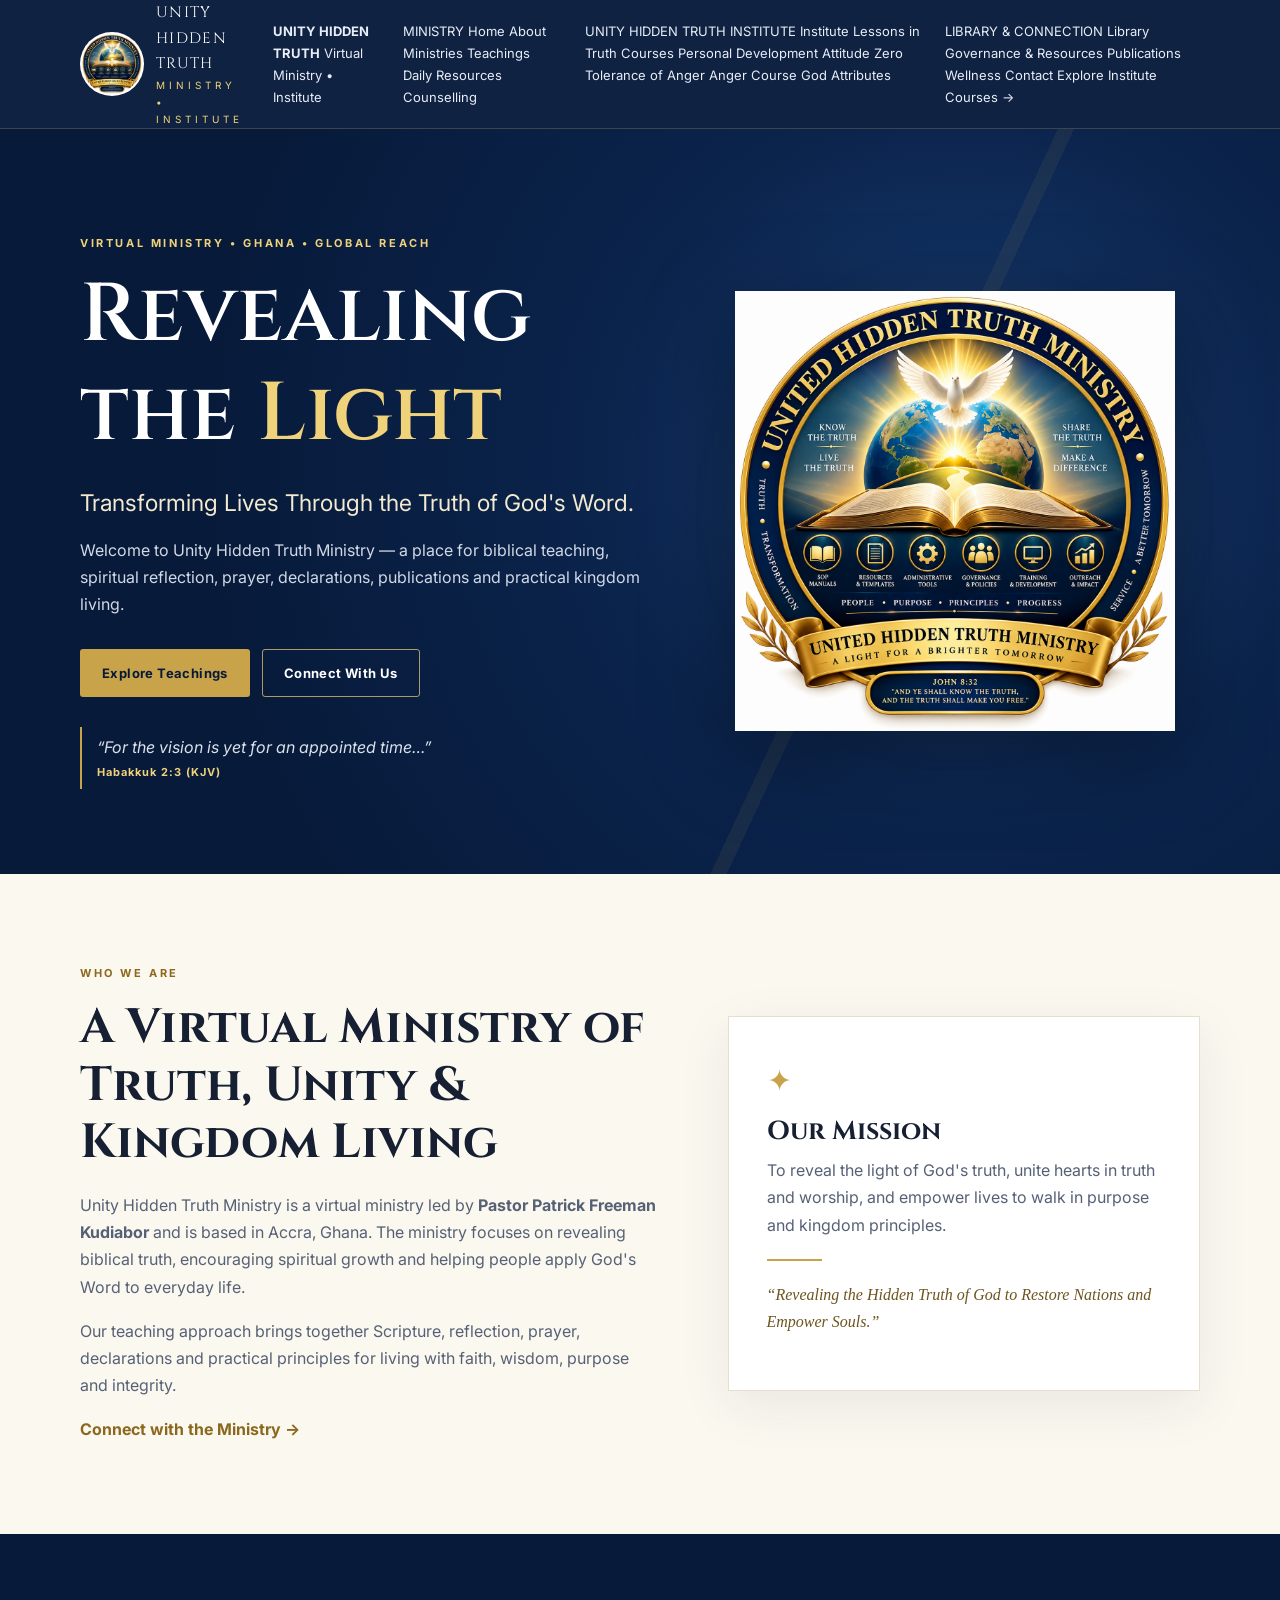
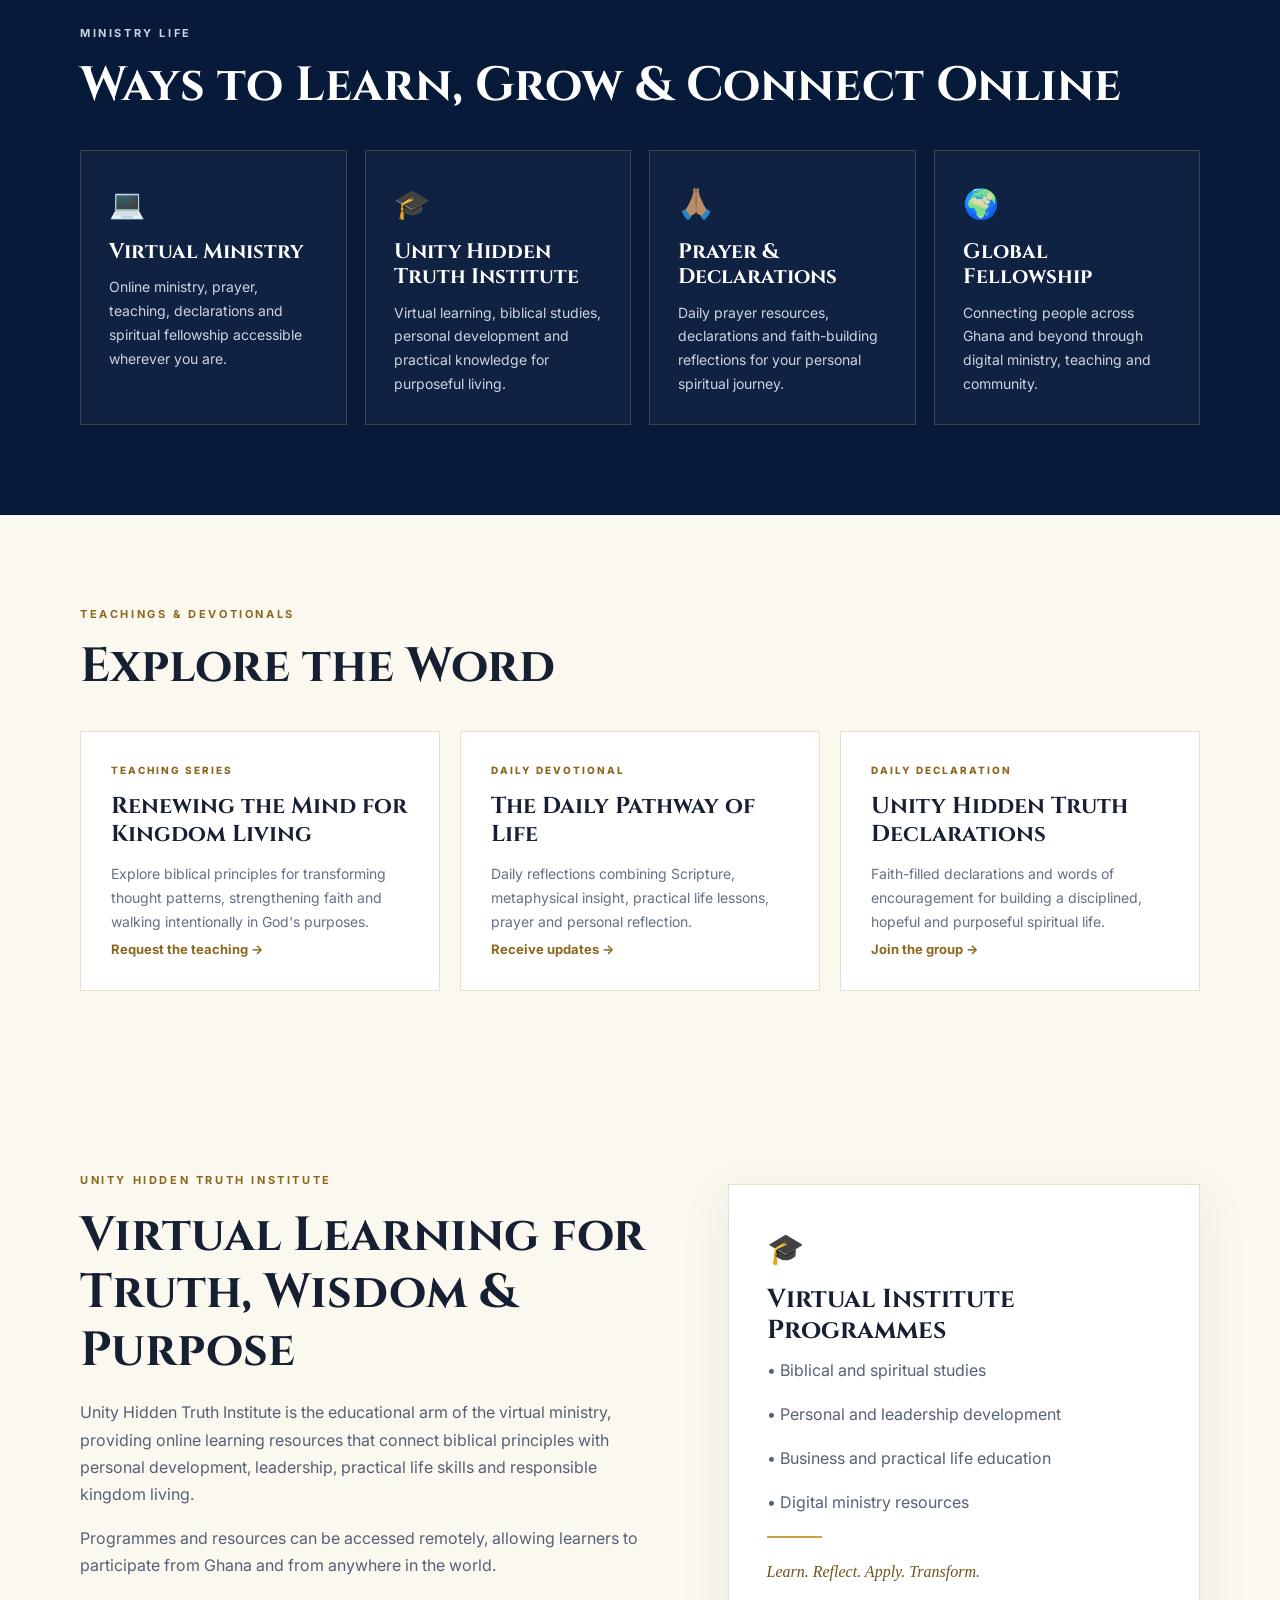
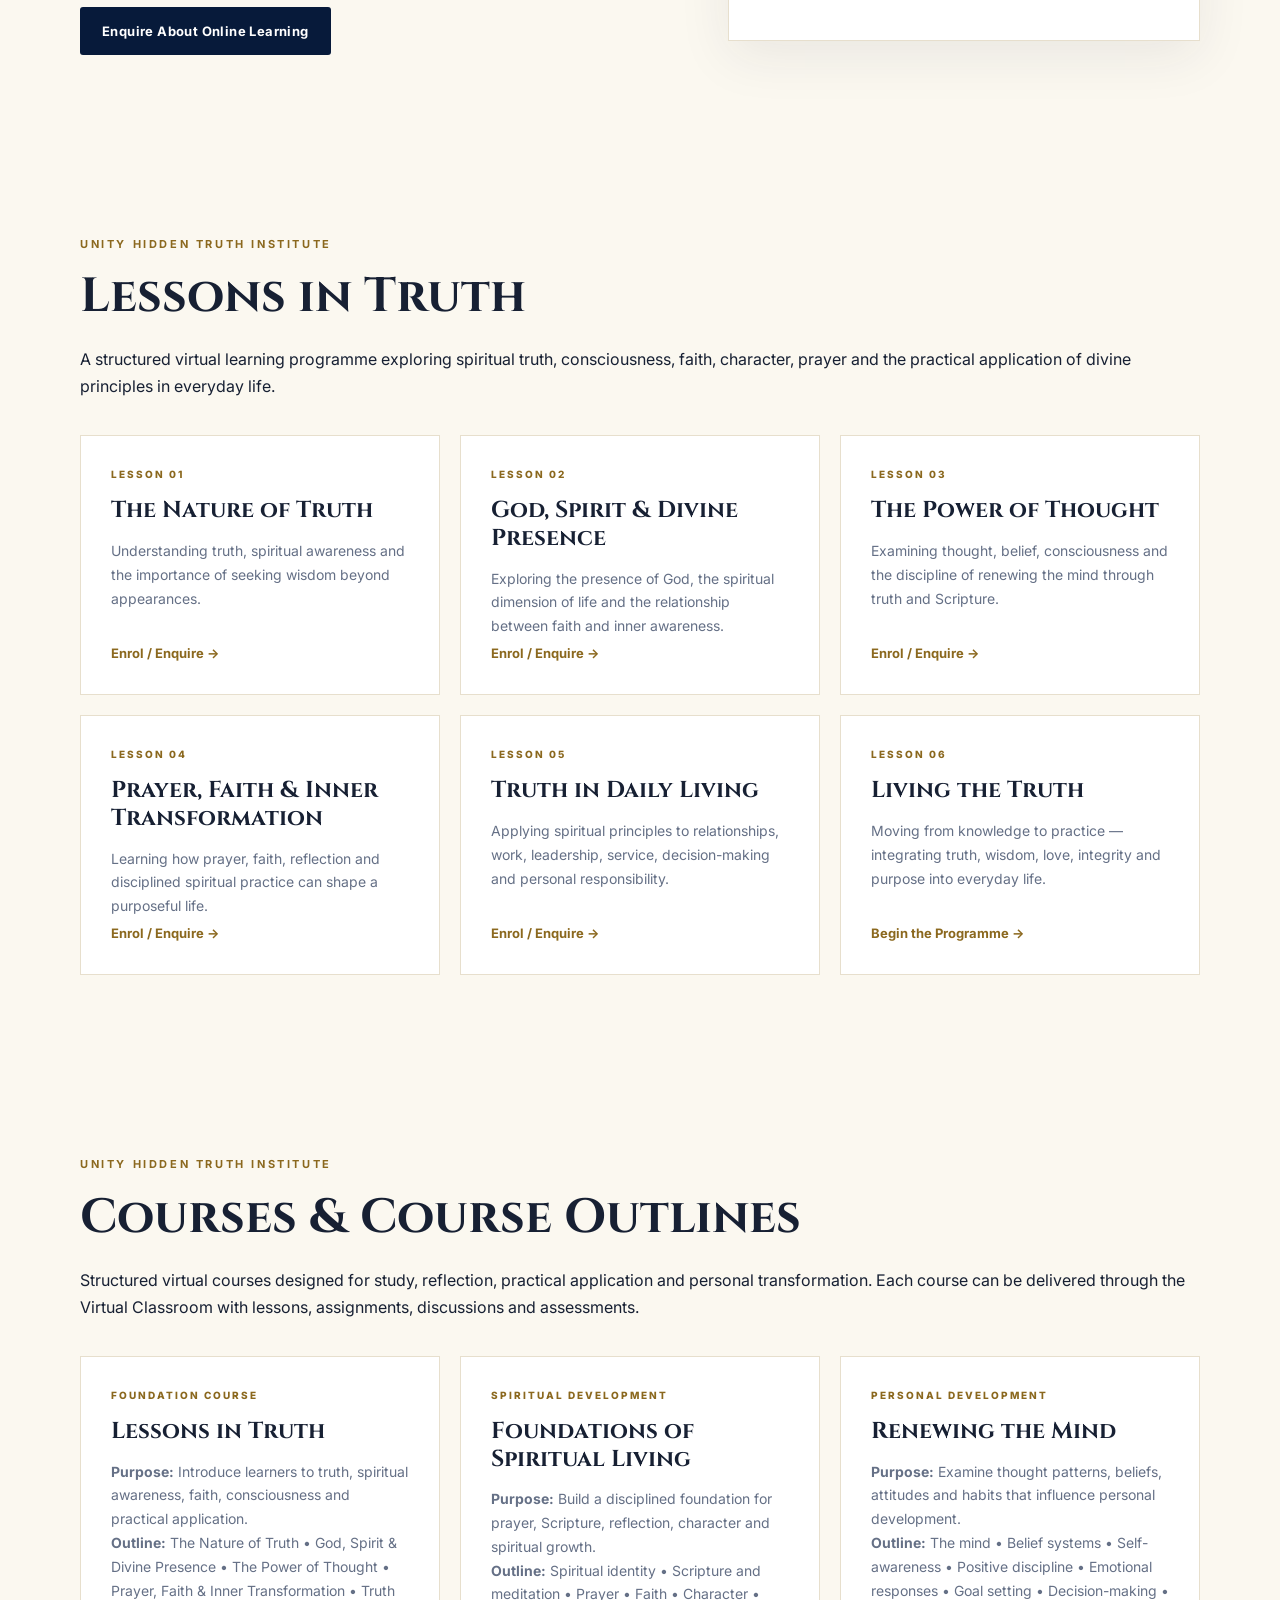
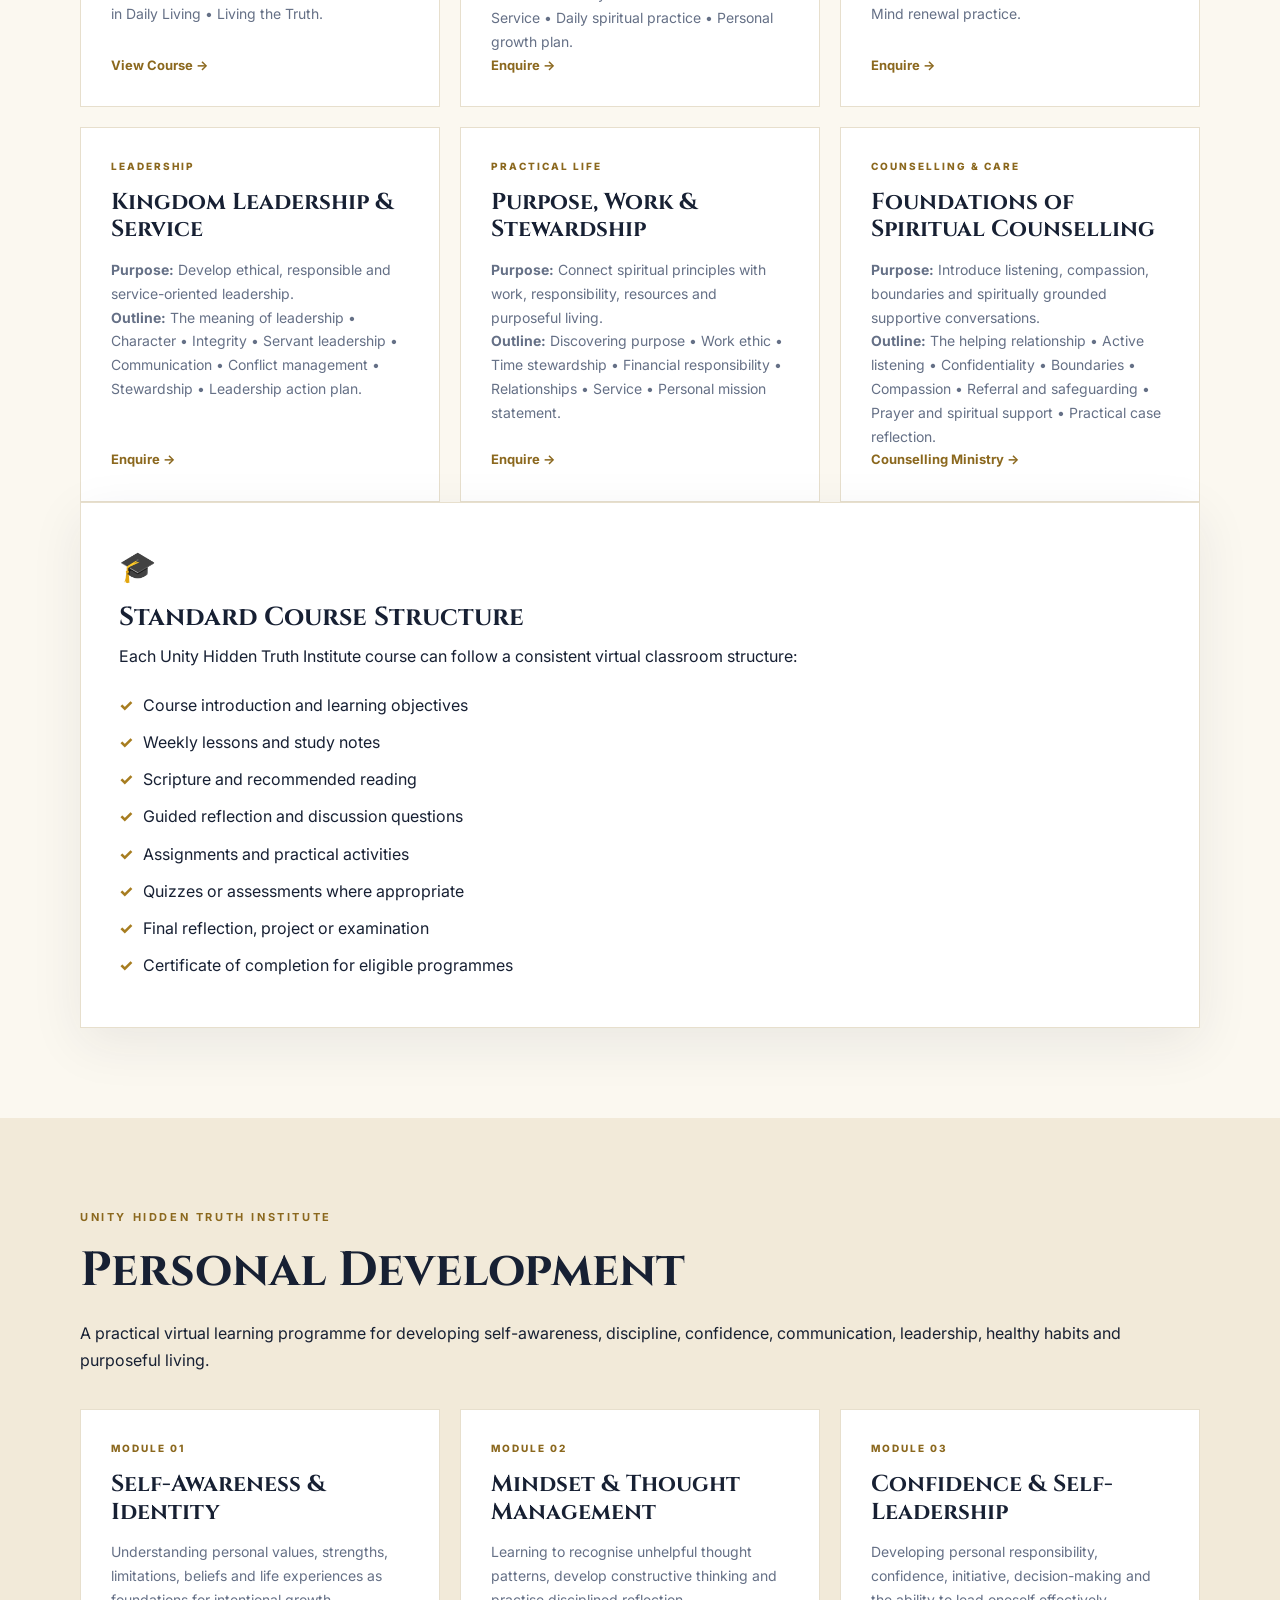
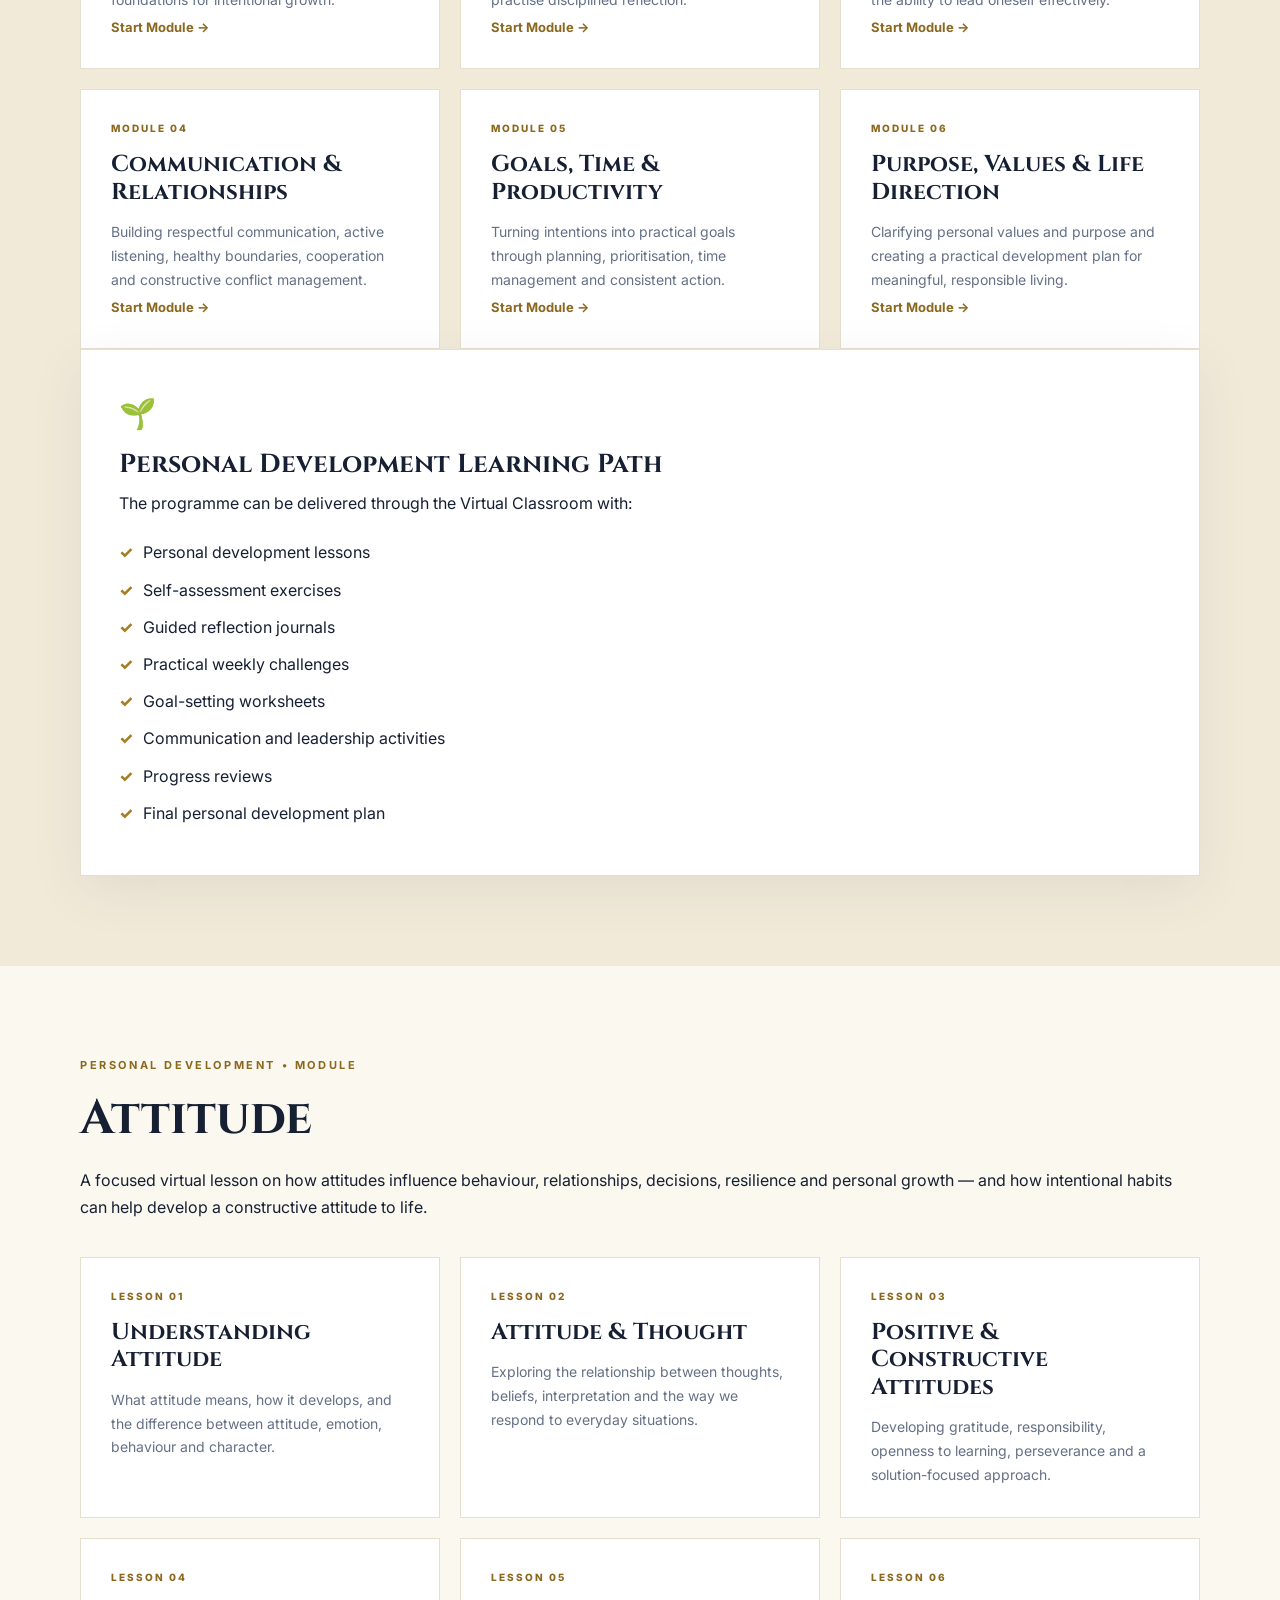
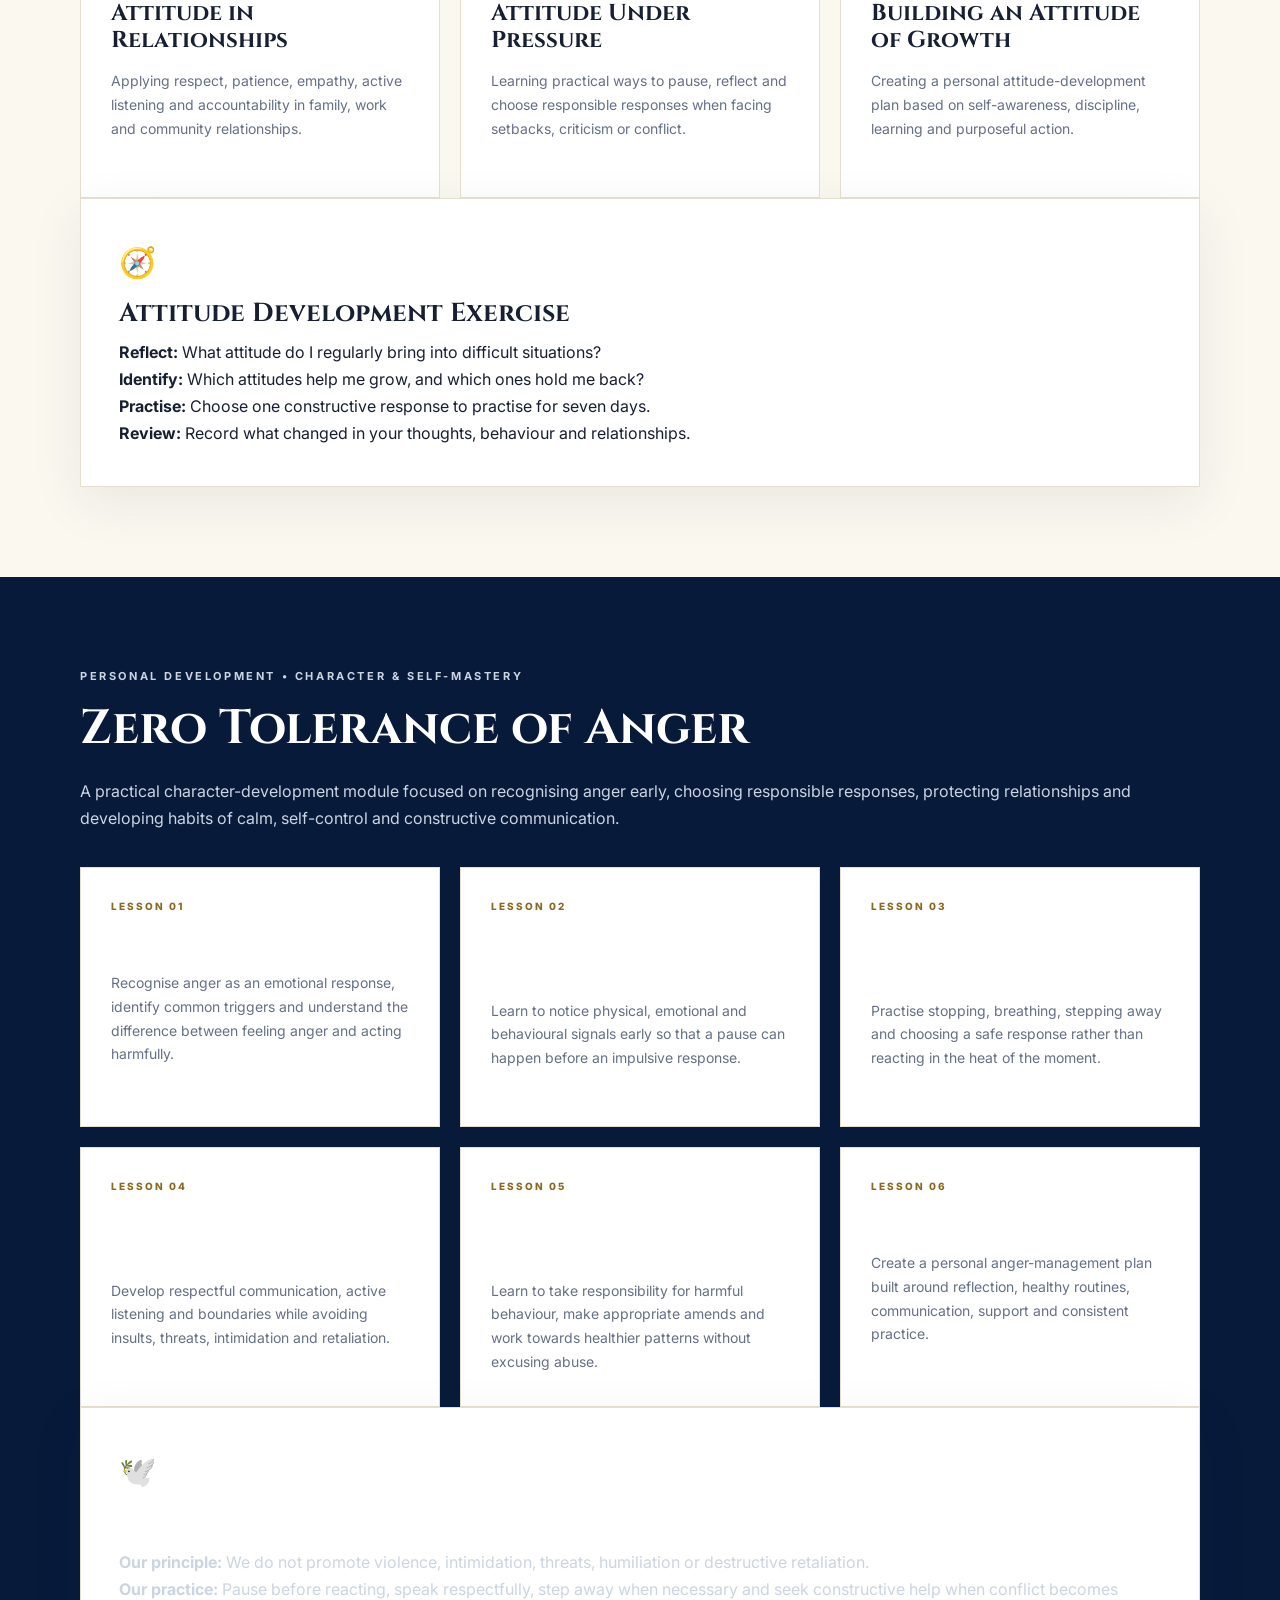
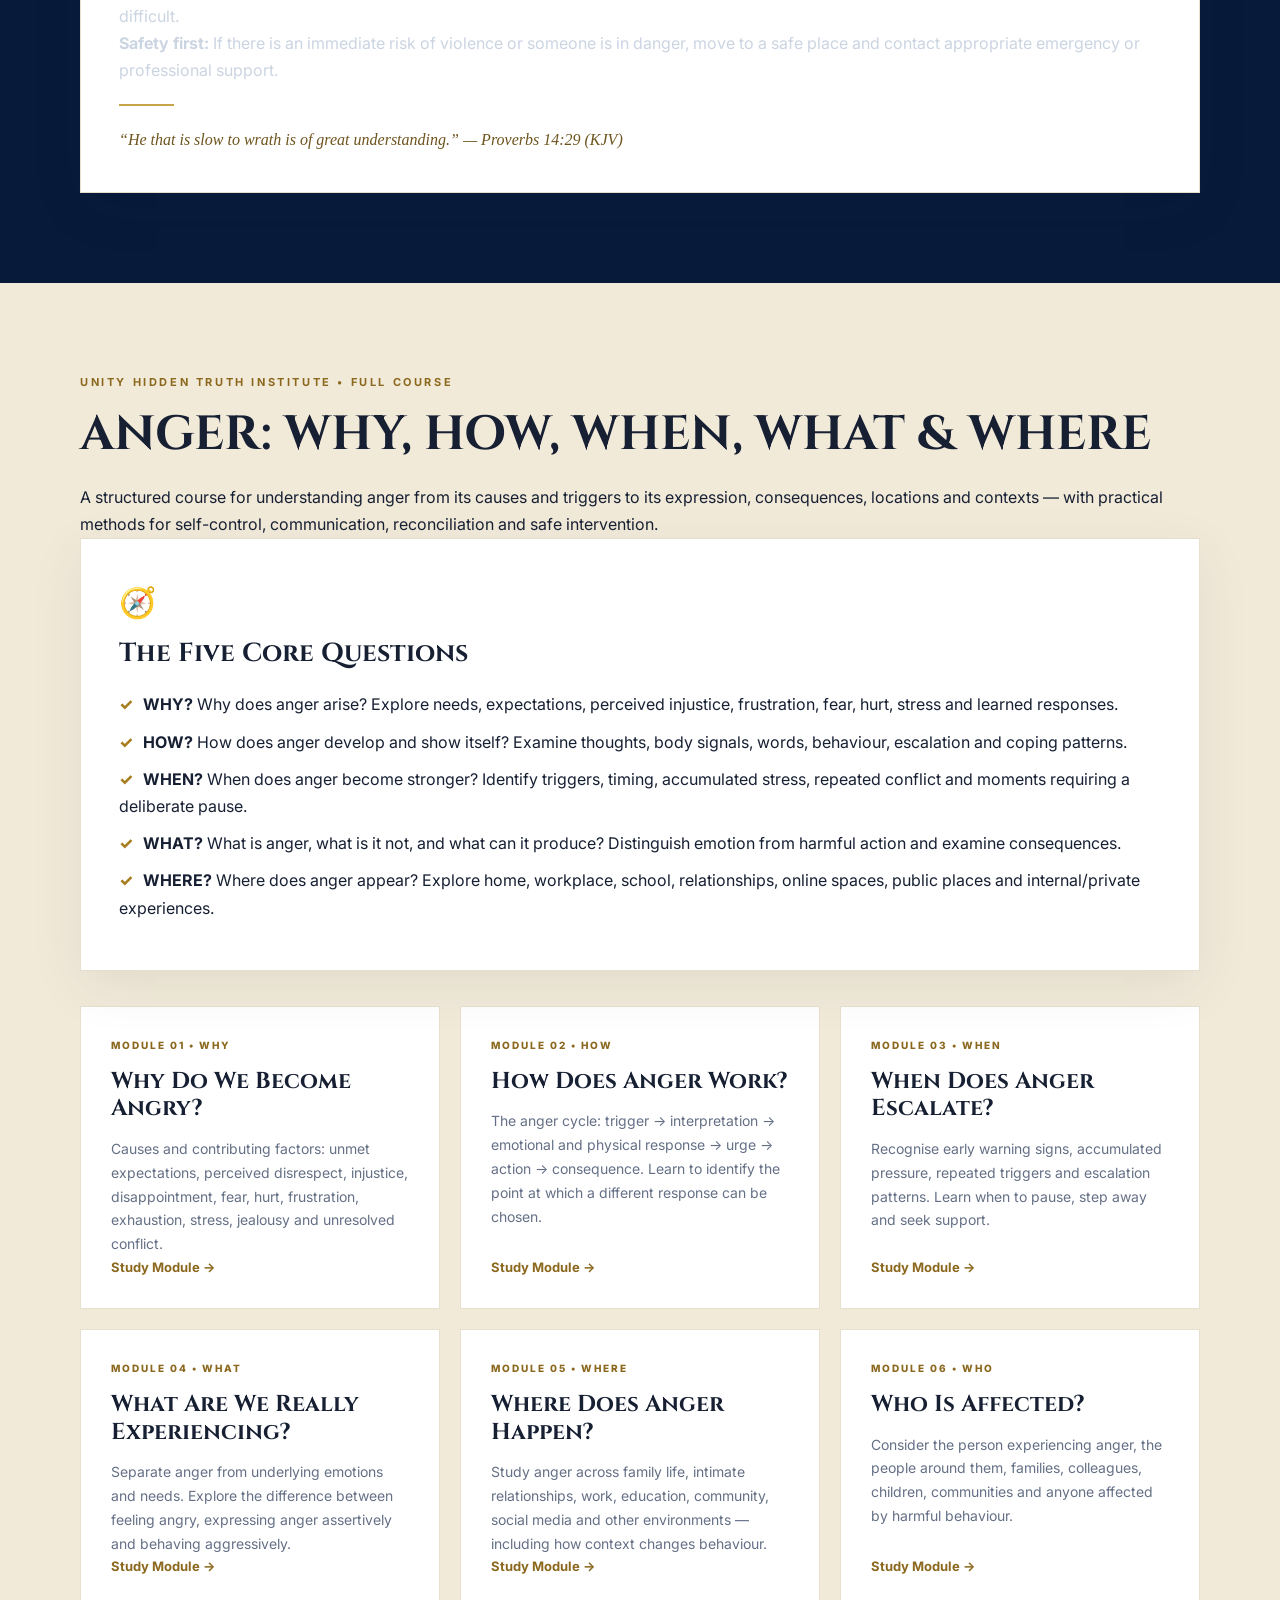
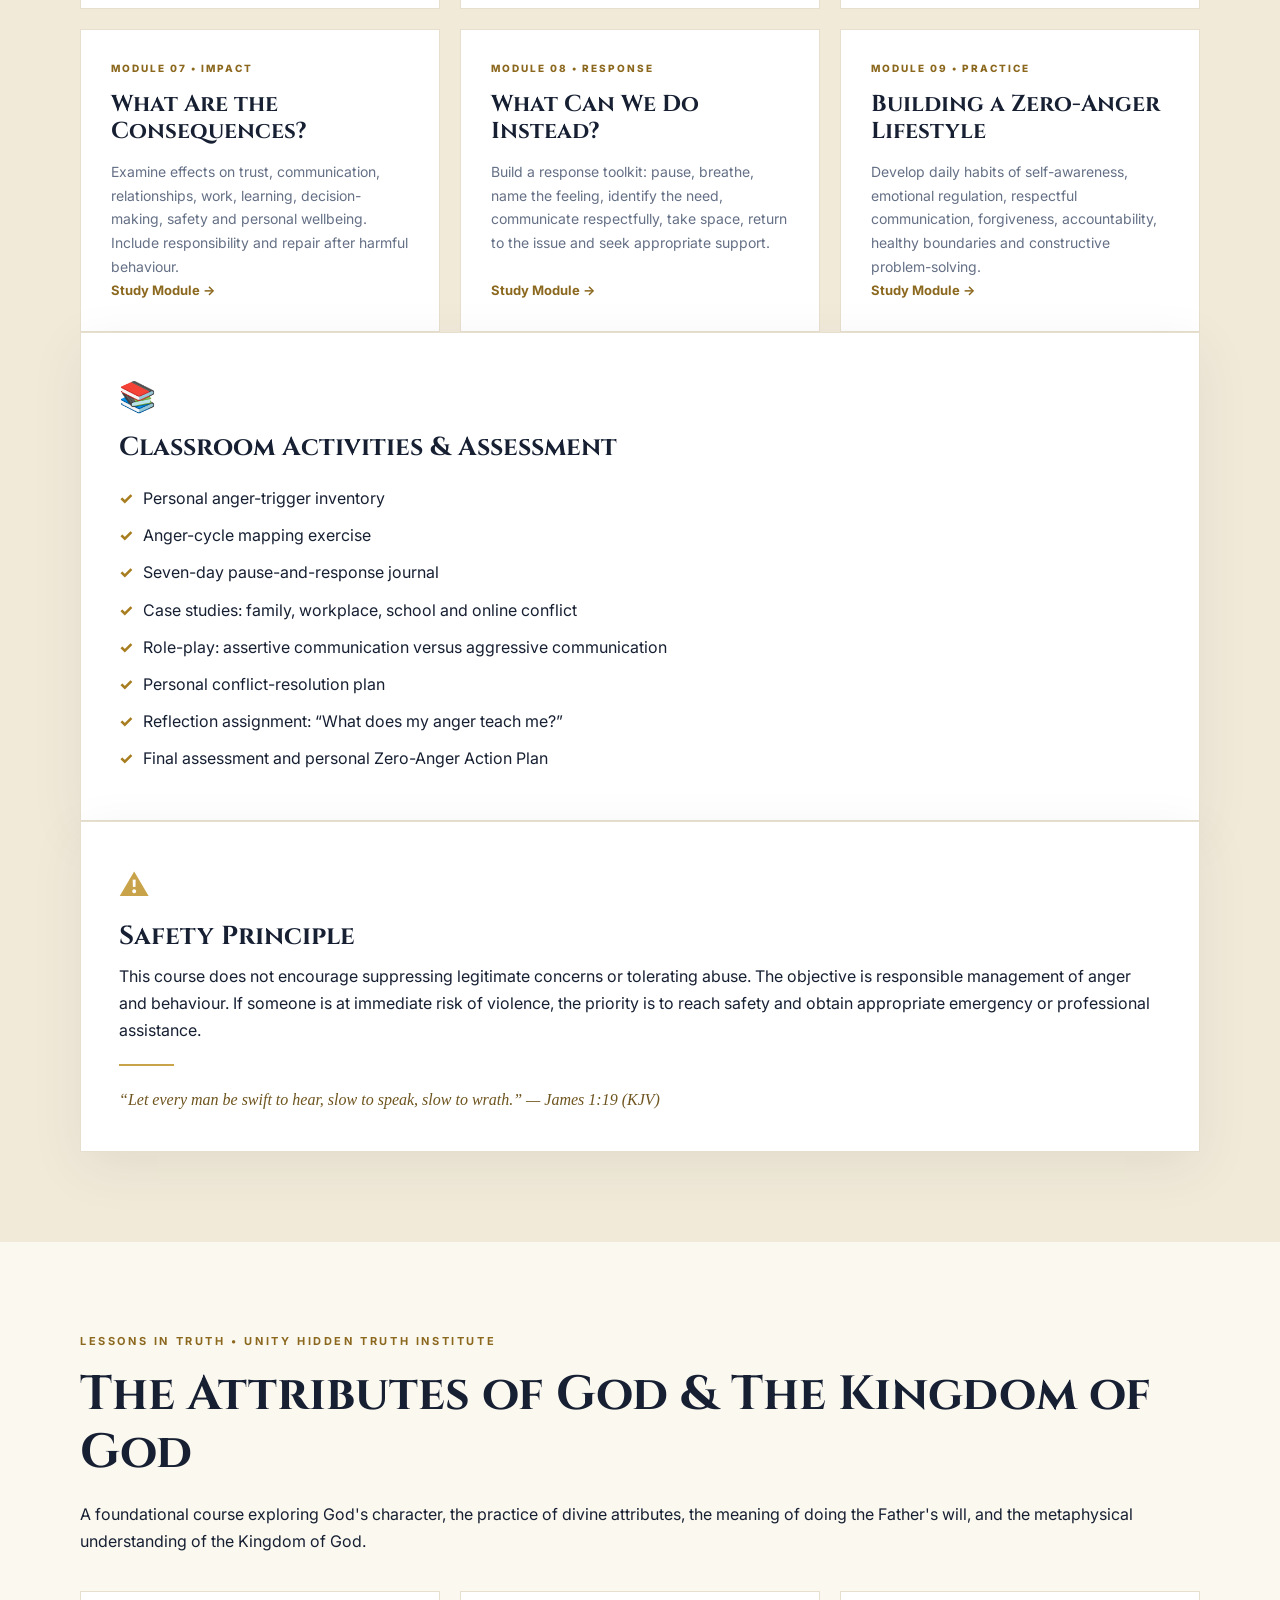
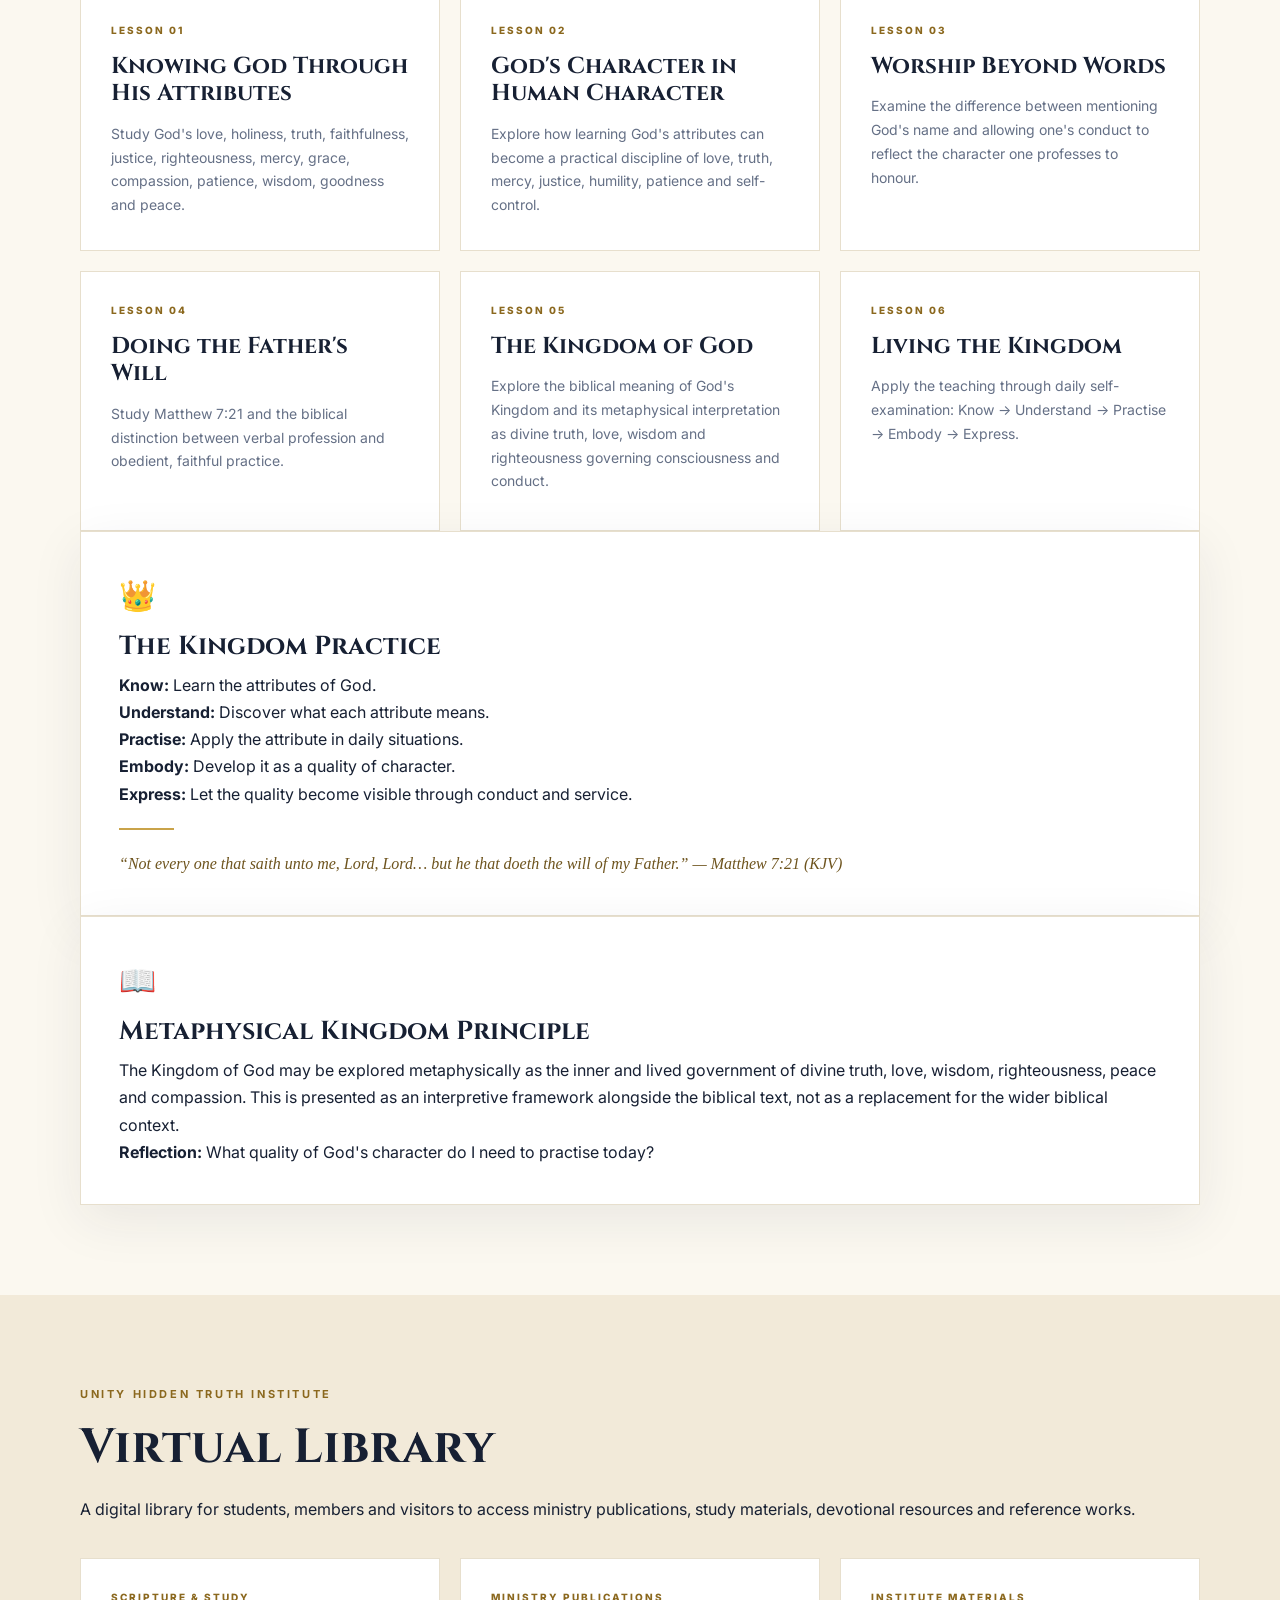
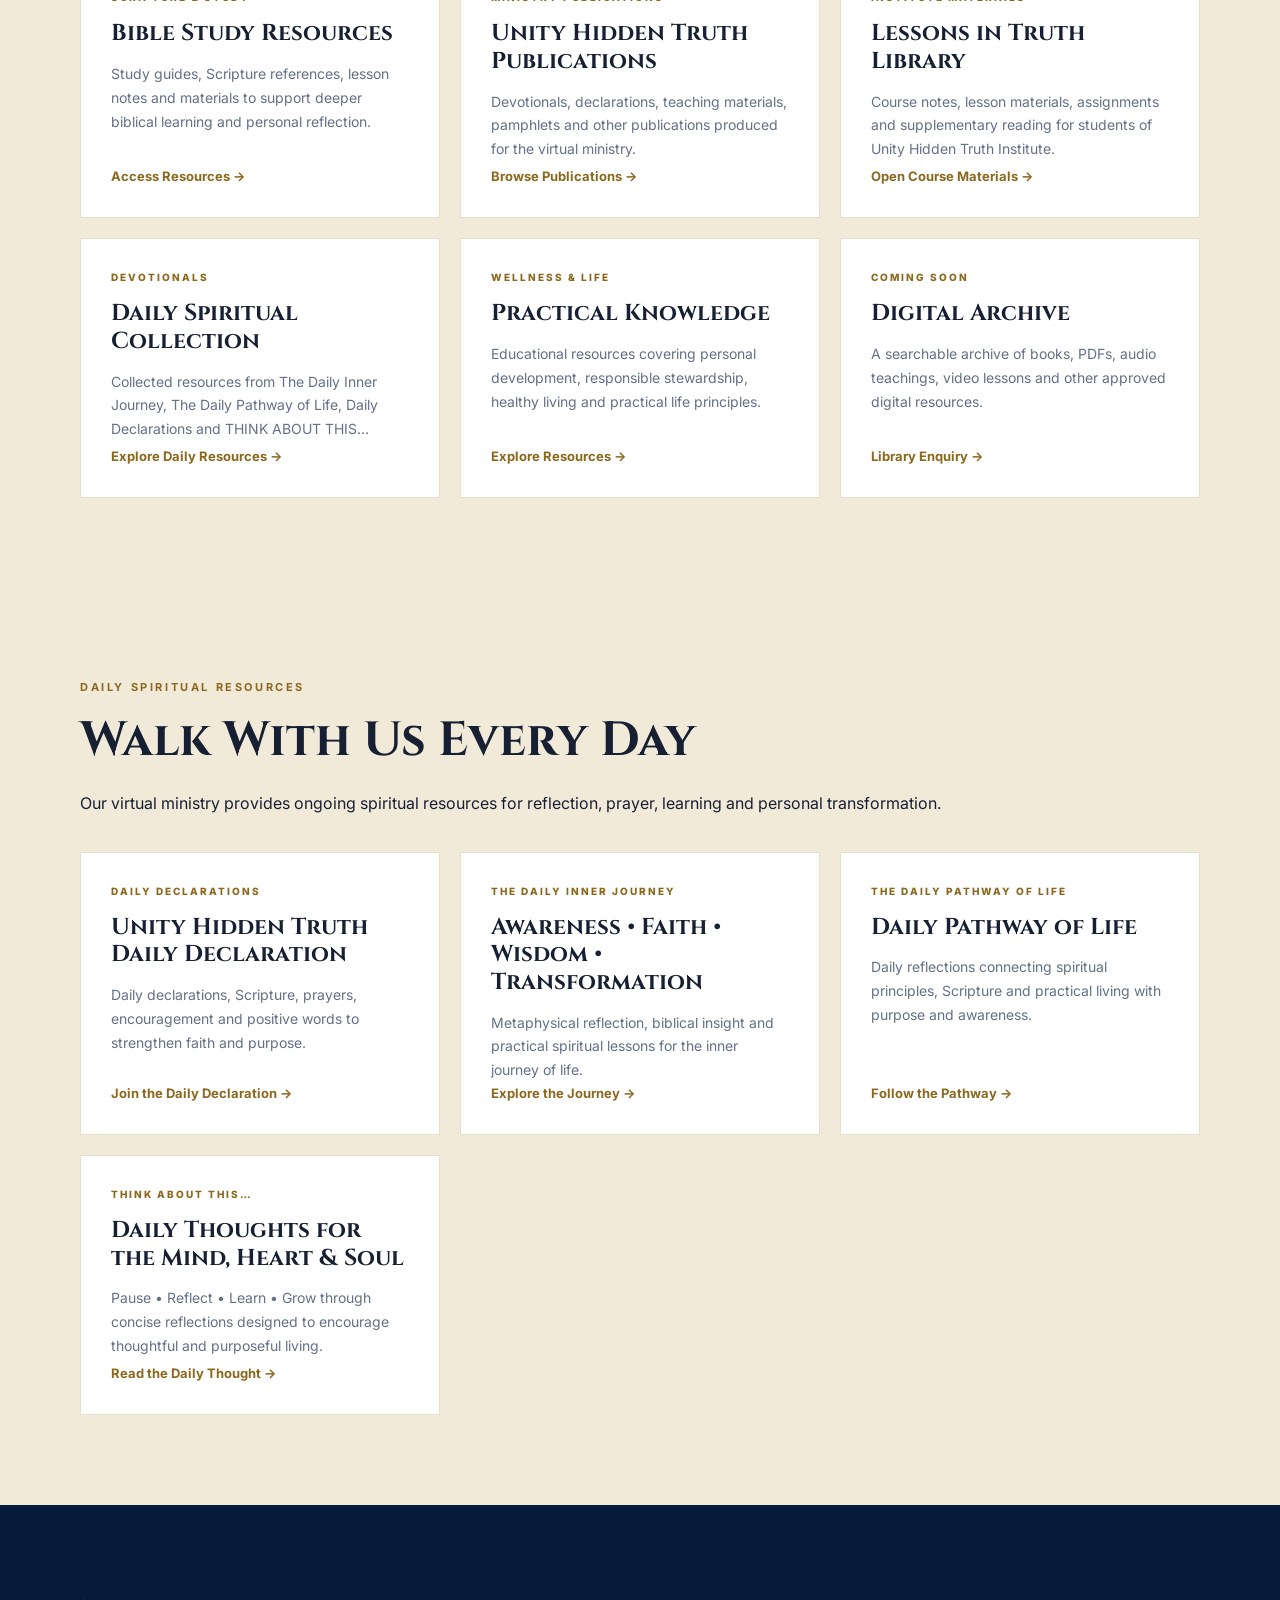
==== commit 239c7520: "Add files via upload" ====
--- a/index.html
+++ b/index.html
@@ -43,12 +43,12 @@
 .contact-grid{display:grid;grid-template-columns:1fr 1fr;gap:70px}.contact-list{margin-top:28px;display:grid;gap:18px}.contact-list>div{display:flex;gap:15px;align-items:flex-start}.contact-list span{font-size:22px}.contact-list strong{color:#f1d783}.contact-form{background:rgba(255,255,255,.05);border:1px solid rgba(239,210,122,.2);padding:30px}.contact-form label{display:block;font-size:12px;color:#dce2ec;margin-bottom:15px}.contact-form input,.contact-form textarea{width:100%;margin-top:6px;padding:12px;background:#fff;border:0;border-radius:2px;font:inherit}.contact-form textarea{resize:vertical}.form-note{font-size:10px!important;color:#9faabd!important;margin-top:10px}
 .footer{background:#041229;color:#9da9bb;padding:28px 0;font-size:12px}.footer-grid{display:grid;grid-template-columns:1.5fr 1fr 1fr;align-items:center;gap:20px}.footer-brand{font-family:Cinzel,serif;color:#e8d28e;letter-spacing:1px}.footer-links{display:flex;gap:18px;justify-content:center}.footer-links a:hover{color:#fff}.copyright{text-align:right}
 @media(max-width:900px){.nav{gap:12px}.cards{grid-template-columns:repeat(2,1fr)}.hero-grid,.two-col,.contact-grid{grid-template-columns:1fr}.hero-art{min-height:360px}.content-grid{grid-template-columns:1fr}.footer-grid{grid-template-columns:1fr;text-align:center}.copyright{text-align:center}.footer-links{flex-wrap:wrap}}
-@media(max-width:700px){.nav{display:none;position:absolute;top:78px;left:0;right:0;background:#071a3a;padding:18px 4%;flex-direction:column;border-bottom:1px solid rgba(239,210,122,.2)}.nav.open{display:flex}.menu-toggle{display:block}.hero{padding:75px 0 65px}.hero-art{order:-1;min-height:300px}.large-seal{width:260px;height:260px}.seal-inner{width:205px;height:205px}.halo{width:300px;height:300px}.seal-title{font-size:12px}.section{padding:65px 0}.cards{grid-template-columns:1fr}.hero-actions{flex-direction:column}.btn{width:100%}.wellness-mark{font-size:100px}}
+@media(max-width:700px){.nav{display:none;position:absolute;top:78px;left:0;right:0;background:#071a3a;padding:18px 4%;flex-direction:column;border-bottom:1px solid rgba(239,210,122,.2)}.nav.open{display:flex}.menu-toggle{display:block}.hero{padding:52px 0 58px}.hero-art{order:-1;min-height:255px;margin-bottom:8px}.large-seal{width:260px;height:260px}.seal-inner{width:205px;height:205px}.halo{width:255px;height:255px}.seal-title{font-size:12px}.section{padding:65px 0}.cards{grid-template-columns:1fr}.hero-actions{flex-direction:column}.btn{width:100%}.wellness-mark{font-size:100px}}
 
 
 .logo-image{width:64px;height:64px;object-fit:contain;border-radius:50%;background:#fff;padding:2px}
 .official-logo{position:relative;width:min(440px,82vw);height:auto;max-height:440px;object-fit:contain;filter:drop-shadow(0 20px 45px rgba(0,0,0,.38));z-index:1}
-@media(max-width:700px){.official-logo{width:min(330px,82vw)}}.hero-logo{width:min(390px,78vw);height:auto;filter:drop-shadow(0 18px 35px rgba(0,0,0,.35));border-radius:50%}.institutional{background:#f7f2e7}.resource-band{display:grid;grid-template-columns:repeat(4,1fr);gap:18px;margin-top:35px}.resource-box{background:#fff;border:1px solid #e3dac7;padding:26px;min-height:190px;box-shadow:0 10px 30px rgba(33,41,58,.05)}.resource-box h3{font-size:20px;margin:10px 0}.resource-box p{font-size:14px;color:#657086}.resource-box ul{padding-left:18px;color:#657086;font-size:13px}.manual-list{columns:2;column-gap:45px;margin-top:20px}.manual-list li{break-inside:avoid;margin:7px 0;color:#566176}.framework-strip{display:flex;flex-wrap:wrap;gap:10px;margin-top:24px}.framework-strip span{border:1px solid #d6c49b;padding:8px 12px;background:#fff;font-size:12px;font-weight:700;color:#6e541e}.logo-caption{text-align:center;color:#f3ead0;font-size:12px;letter-spacing:1.2px;margin-top:10px}
+@media(max-width:700px){.official-logo{width:min(280px,72vw);max-height:280px}}.hero-logo{width:min(390px,78vw);height:auto;filter:drop-shadow(0 18px 35px rgba(0,0,0,.35));border-radius:50%}.institutional{background:#f7f2e7}.resource-band{display:grid;grid-template-columns:repeat(4,1fr);gap:18px;margin-top:35px}.resource-box{background:#fff;border:1px solid #e3dac7;padding:26px;min-height:190px;box-shadow:0 10px 30px rgba(33,41,58,.05)}.resource-box h3{font-size:20px;margin:10px 0}.resource-box p{font-size:14px;color:#657086}.resource-box ul{padding-left:18px;color:#657086;font-size:13px}.manual-list{columns:2;column-gap:45px;margin-top:20px}.manual-list li{break-inside:avoid;margin:7px 0;color:#566176}.framework-strip{display:flex;flex-wrap:wrap;gap:10px;margin-top:24px}.framework-strip span{border:1px solid #d6c49b;padding:8px 12px;background:#fff;font-size:12px;font-weight:700;color:#6e541e}.logo-caption{text-align:center;color:#f3ead0;font-size:12px;letter-spacing:1.2px;margin-top:10px}
 @media(max-width:900px){.resource-band{grid-template-columns:repeat(2,1fr)}.manual-list{columns:1}}@media(max-width:650px){.resource-band{grid-template-columns:1fr}.logo-image{width:52px;height:52px}}
 </style>
 </head>
@@ -62,26 +62,41 @@
           <div class="brand-sub">MINISTRY • INSTITUTE</div>
         </div>
       </a>
-      <button class="menu-toggle" aria-label="Open menu">☰</button>
-      <nav class="nav" aria-label="Main navigation">
-        <a href="#home">Home</a>
-        <a href="#about">About</a>
-        <a href="#ministries">Ministries</a>
-        <a href="#institute">Institute</a>
-        <a href="#counseling">Counseling</a>
-        <a href="#teachings">Teachings</a>
-        <a href="#resources">Daily Resources</a>
-        <a href="#lessons-in-truth">Lessons in Truth</a>
-        <a href="#library">Library</a>
-        <a href="#courses">Courses</a>
-        <a href="#personal-development">Personal Development</a>
-        <a href="#attitude">Attitude</a>
-        <a href="#zero-anger">Zero Tolerance of Anger</a>
-        <a href="#anger-course">Anger Course</a>
-        <a href="#god-attributes">God Attributes</a><a href="#institutional">Governance & Resources</a>
-        <a href="#publications">Publications</a>
-        <a href="#wellness">Wellness</a>
-        <a href="#contact">Contact</a>
+      <button class="menu-toggle" aria-label="Open menu" aria-controls="main-navigation" aria-expanded="false">☰</button>
+      <nav class="nav" id="main-navigation" aria-label="Main navigation">
+        <div class="mobile-nav-heading">
+          <strong>UNITY HIDDEN TRUTH</strong>
+          <span>Virtual Ministry • Institute</span>
+        </div>
+        <div class="nav-group">
+          <span class="nav-group-title">MINISTRY</span>
+          <a href="#home">Home</a>
+          <a href="#about">About</a>
+          <a href="#ministries">Ministries</a>
+          <a href="#teachings">Teachings</a>
+          <a href="#resources">Daily Resources</a>
+          <a href="#counseling">Counselling</a>
+        </div>
+        <div class="nav-group nav-group-institute">
+          <span class="nav-group-title">UNITY HIDDEN TRUTH INSTITUTE</span>
+          <a href="#institute">Institute</a>
+          <a href="#lessons-in-truth">Lessons in Truth</a>
+          <a href="#courses">Courses</a>
+          <a href="#personal-development">Personal Development</a>
+          <a href="#attitude">Attitude</a>
+          <a href="#zero-anger">Zero Tolerance of Anger</a>
+          <a href="#anger-course">Anger Course</a>
+          <a href="#god-attributes">God Attributes</a>
+        </div>
+        <div class="nav-group">
+          <span class="nav-group-title">LIBRARY & CONNECTION</span>
+          <a href="#library">Library</a>
+          <a href="#institutional">Governance & Resources</a>
+          <a href="#publications">Publications</a>
+          <a href="#wellness">Wellness</a>
+          <a class="nav-contact" href="#contact">Contact</a>
+          <a class="nav-enrol" href="#courses">Explore Institute Courses →</a>
+        </div>
       </nav>
     </div>
   </header>
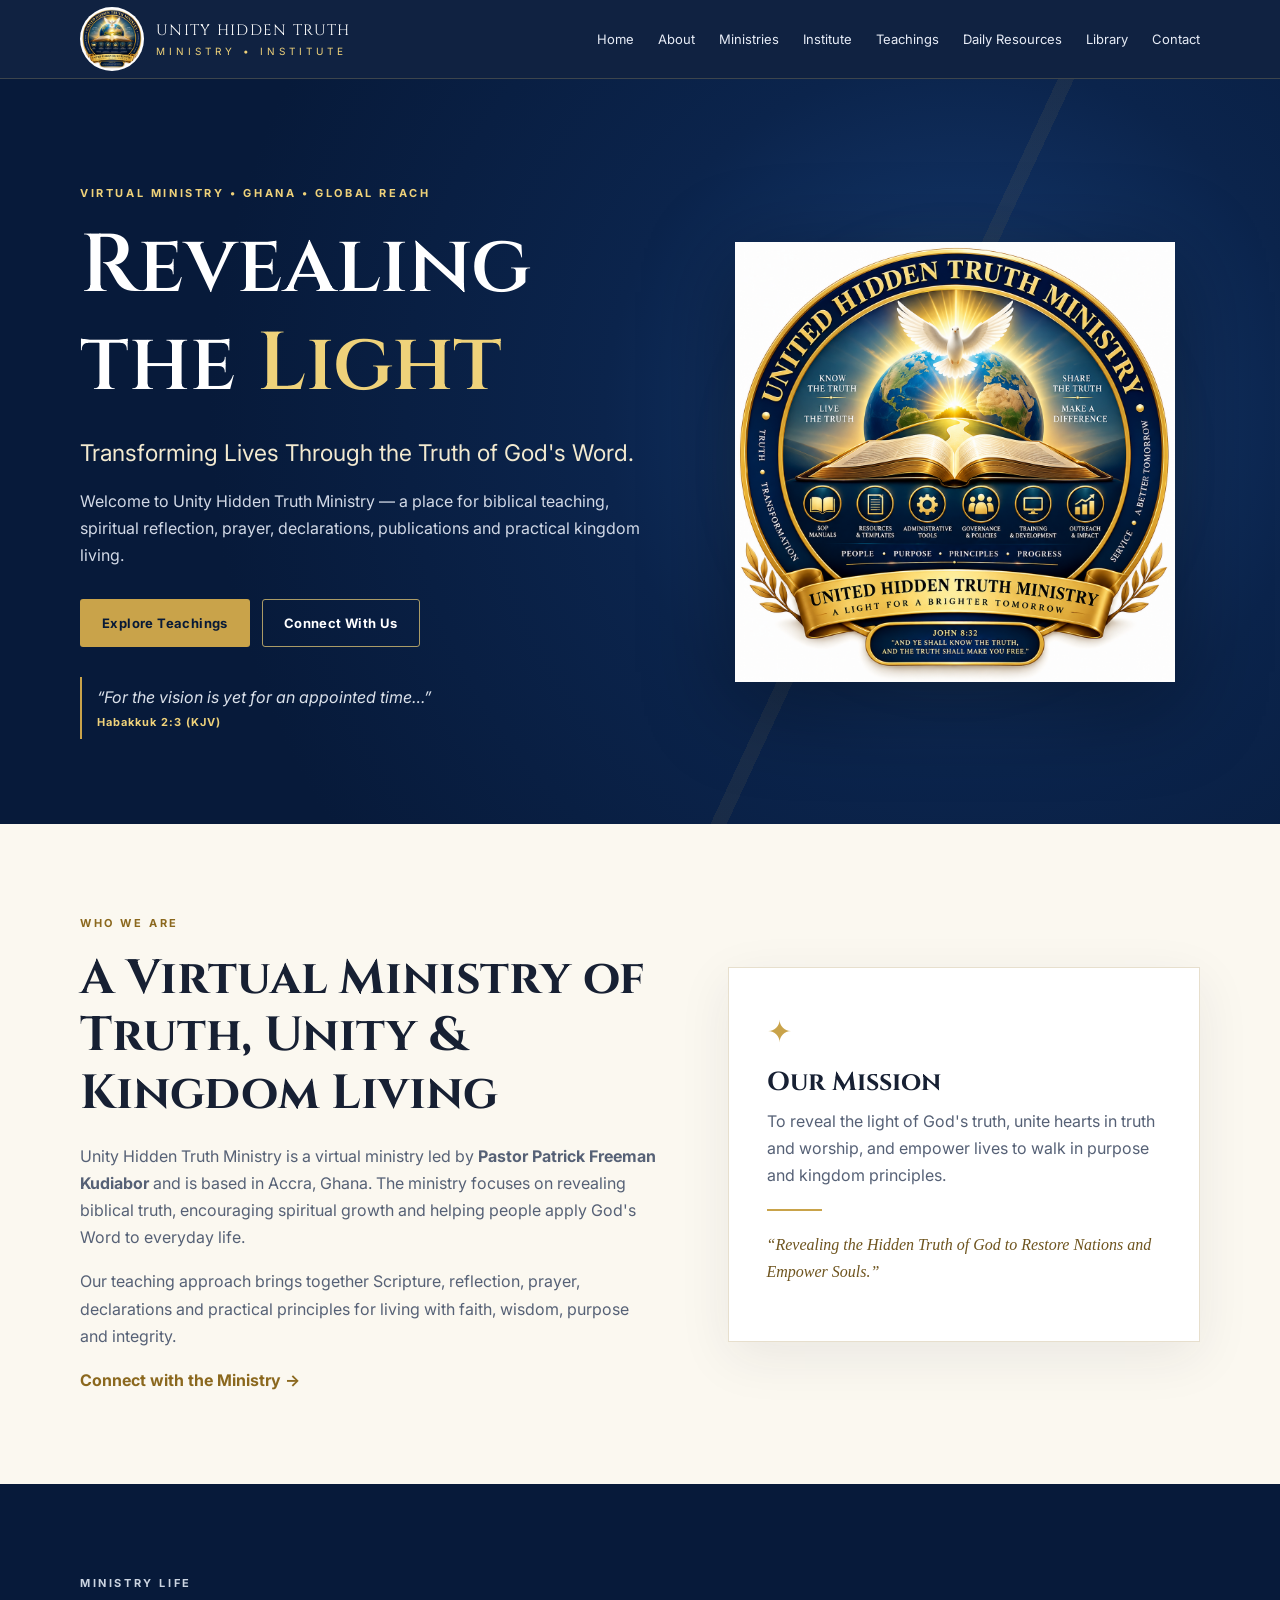
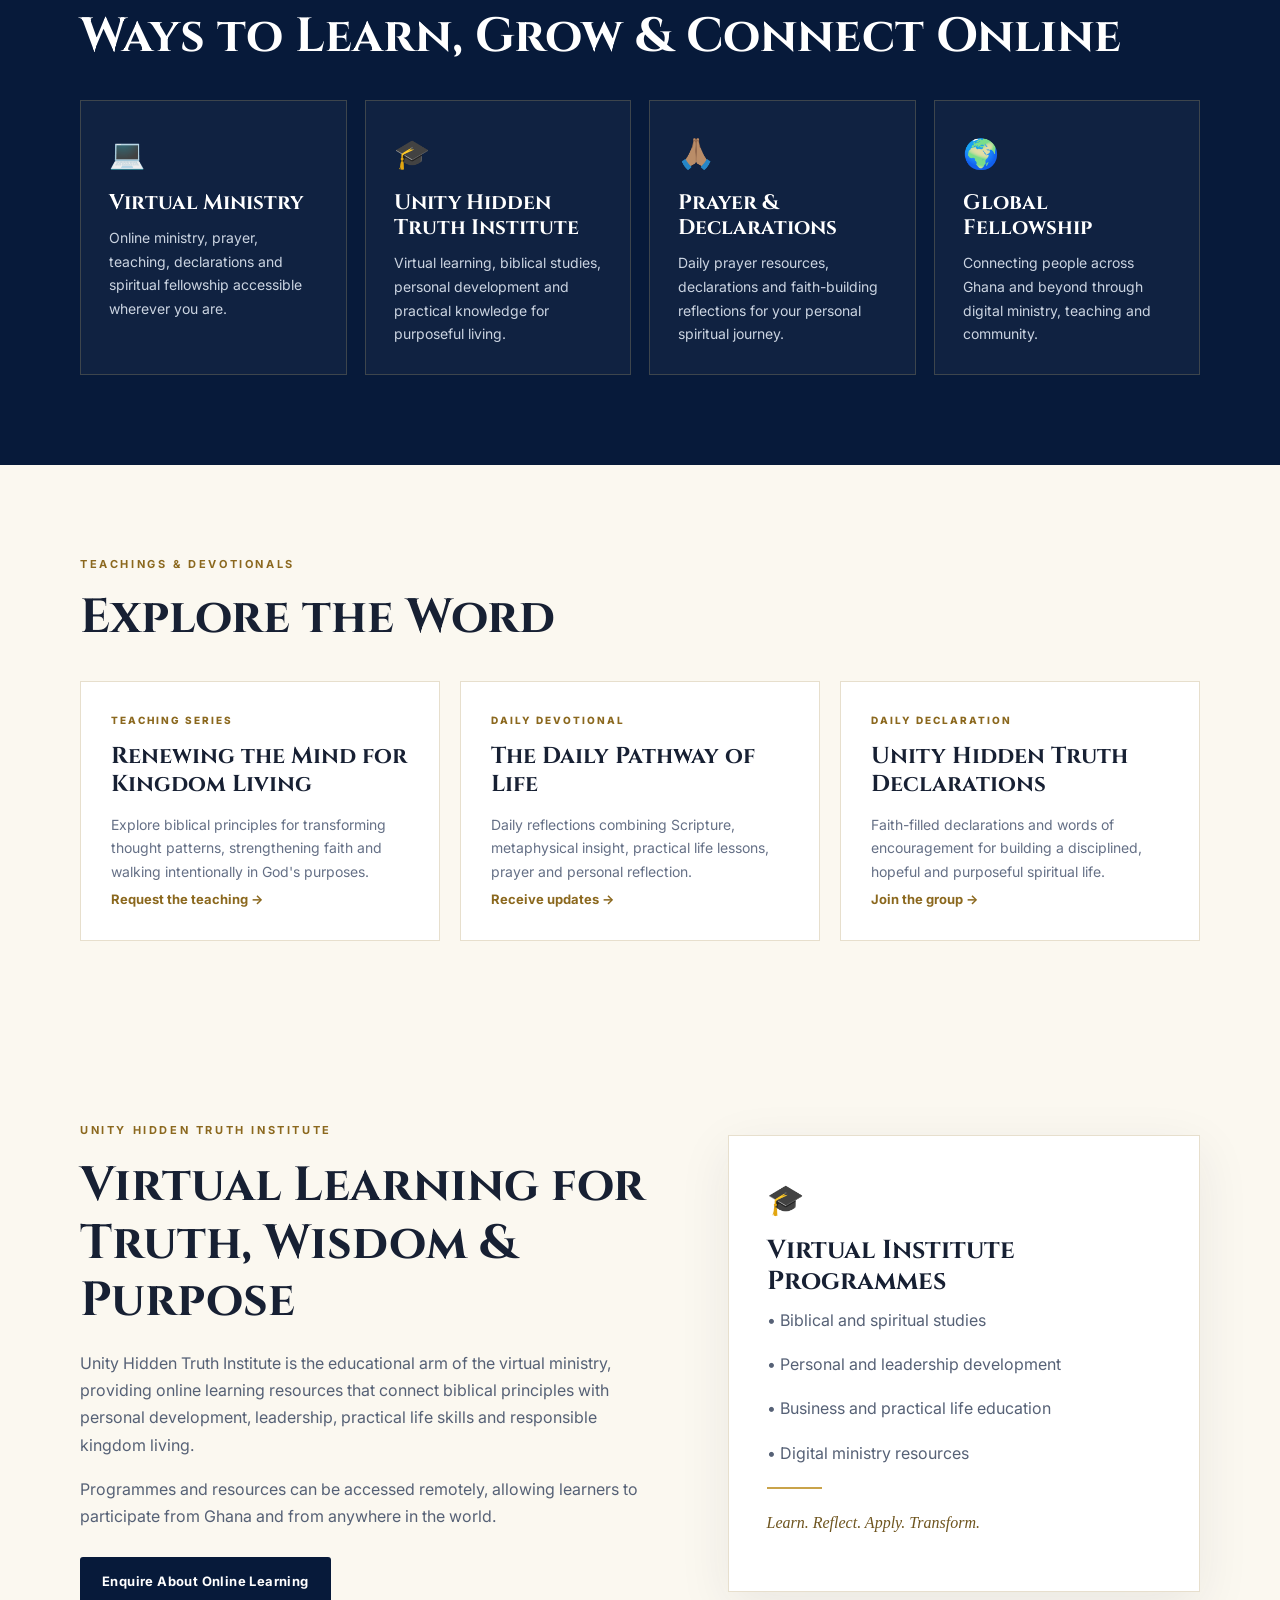
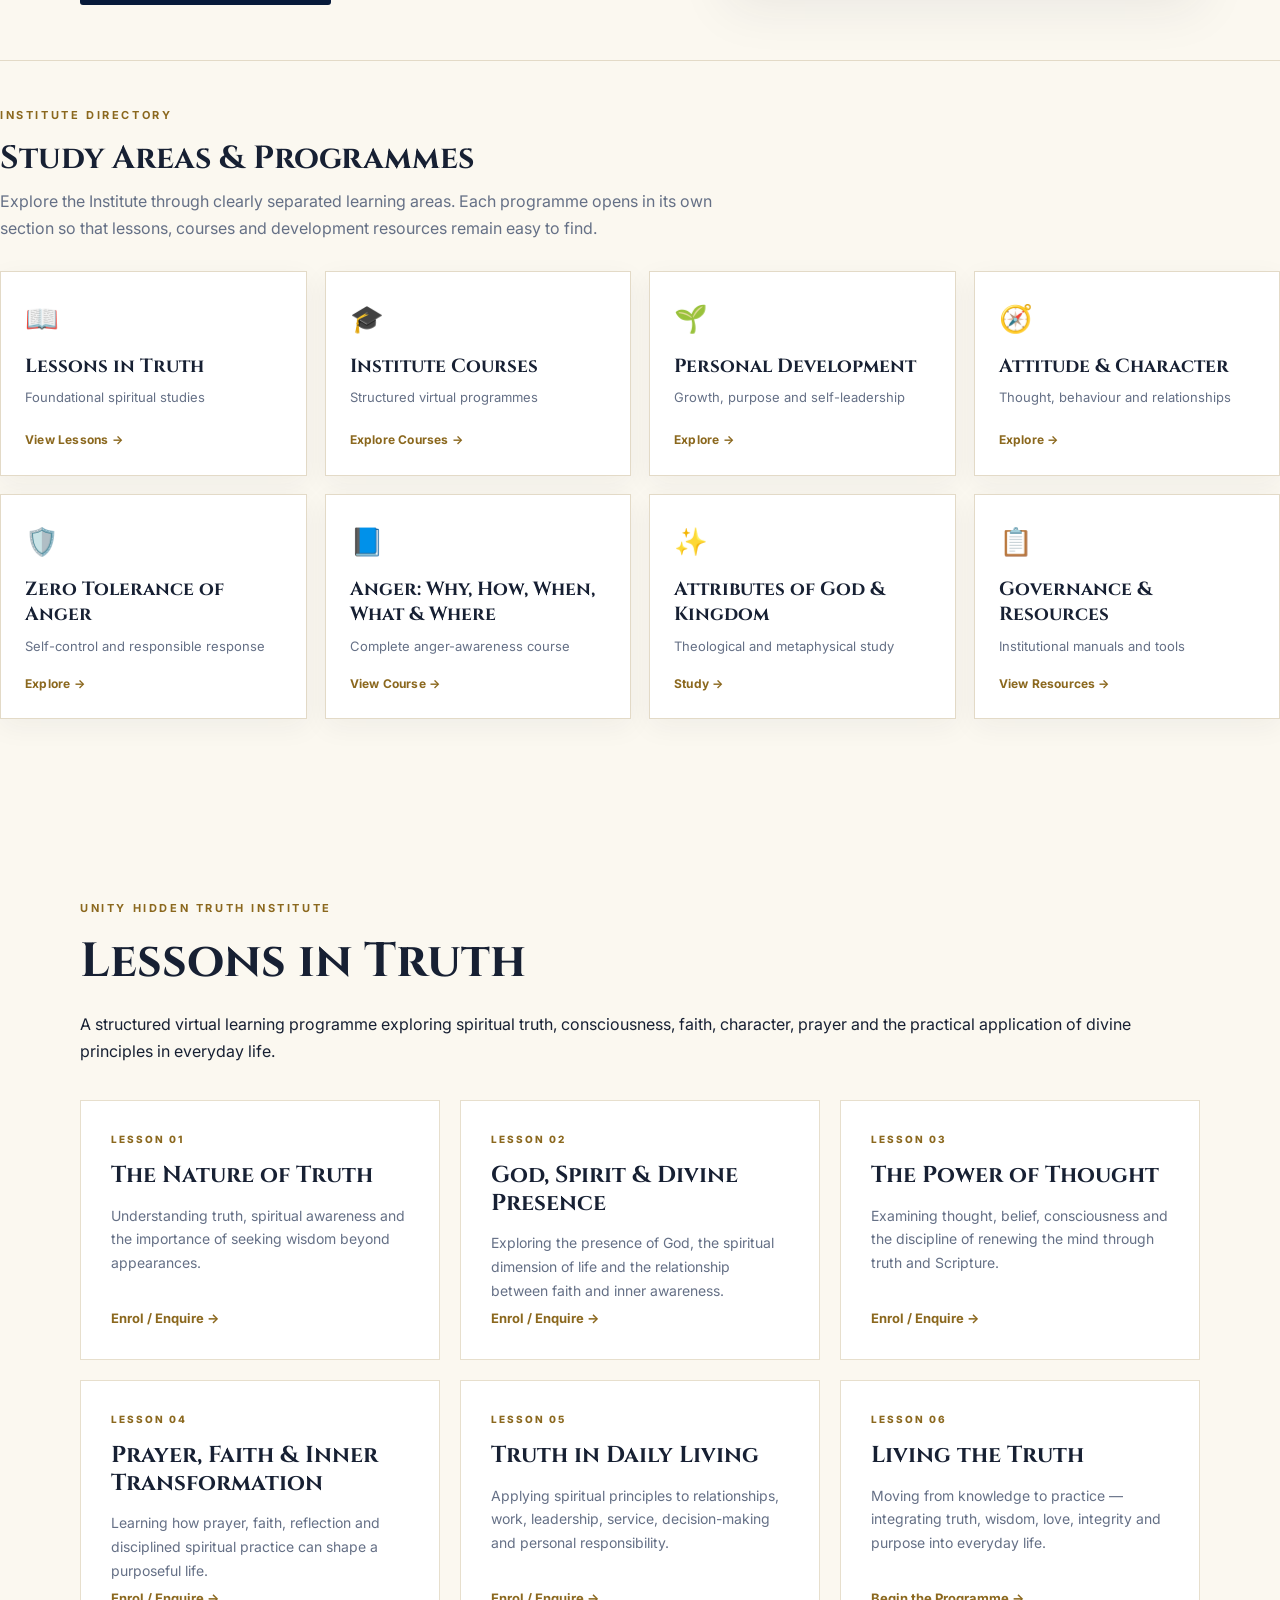
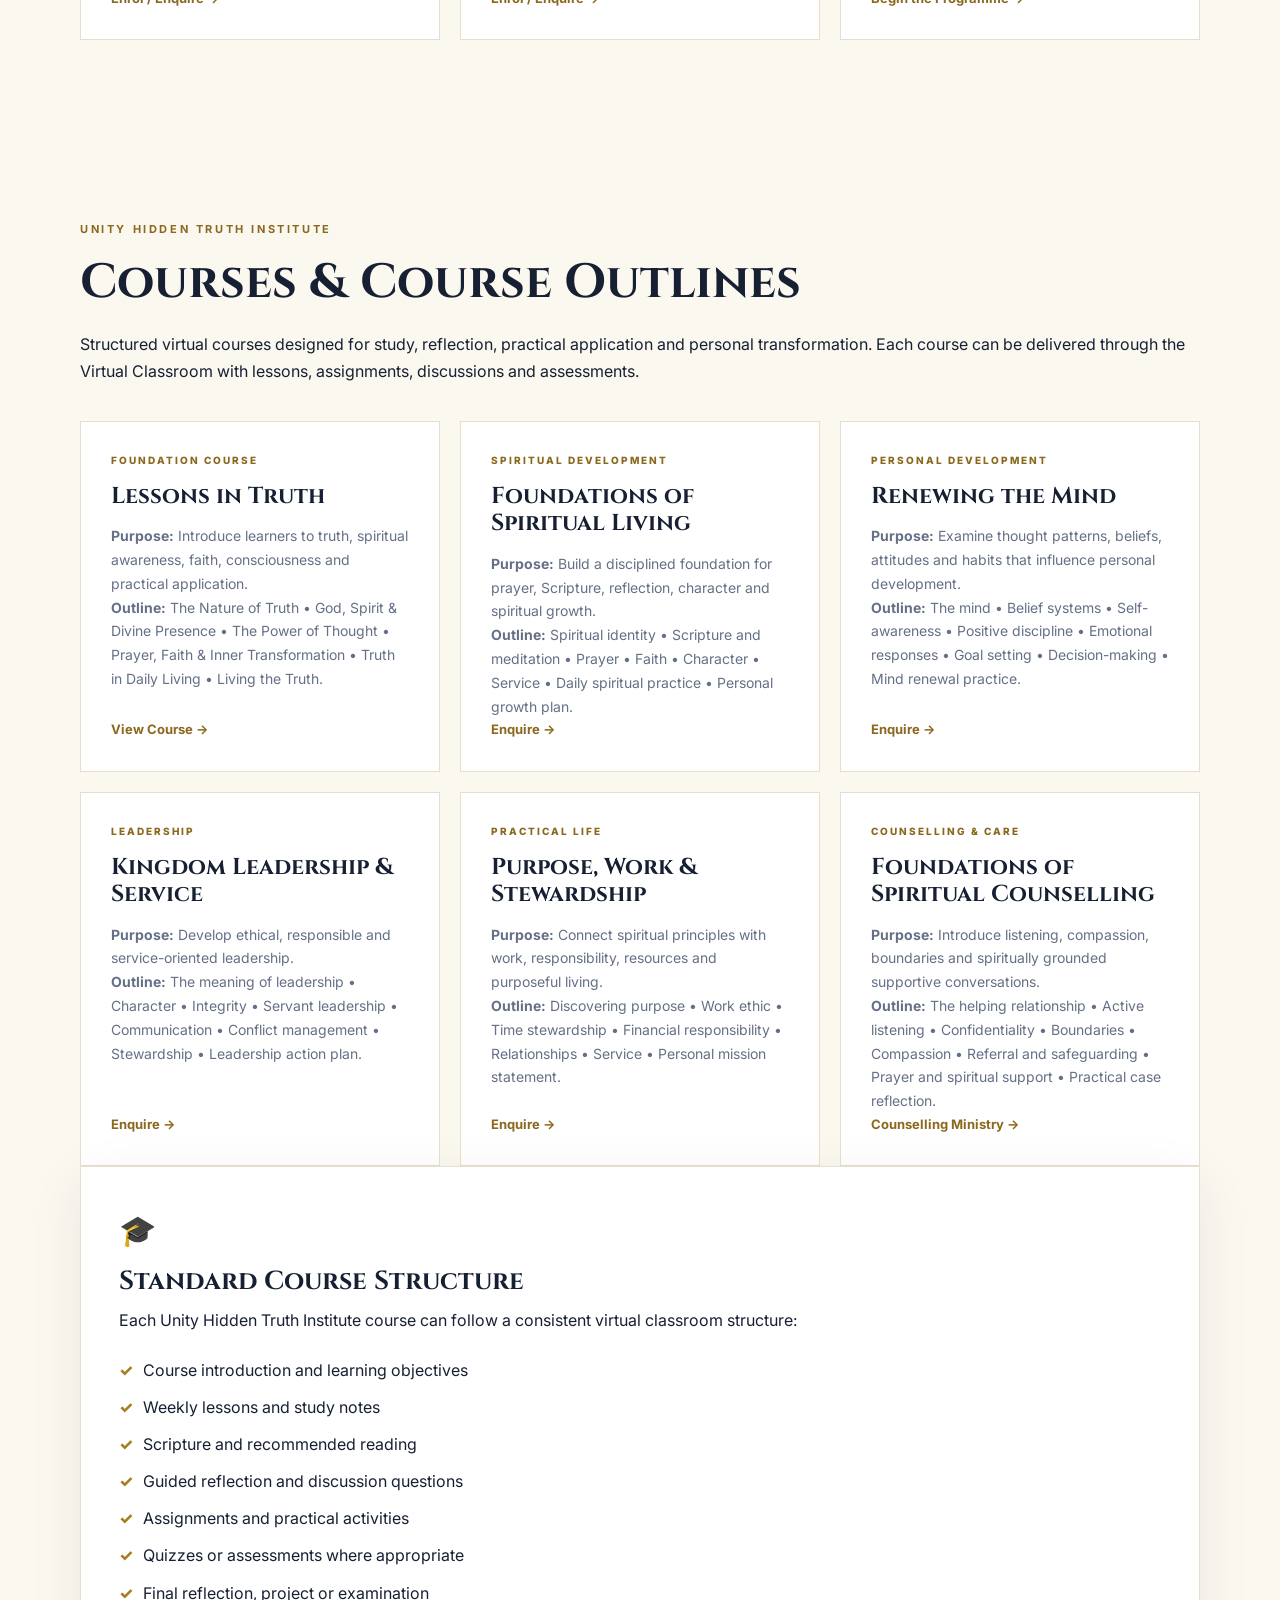
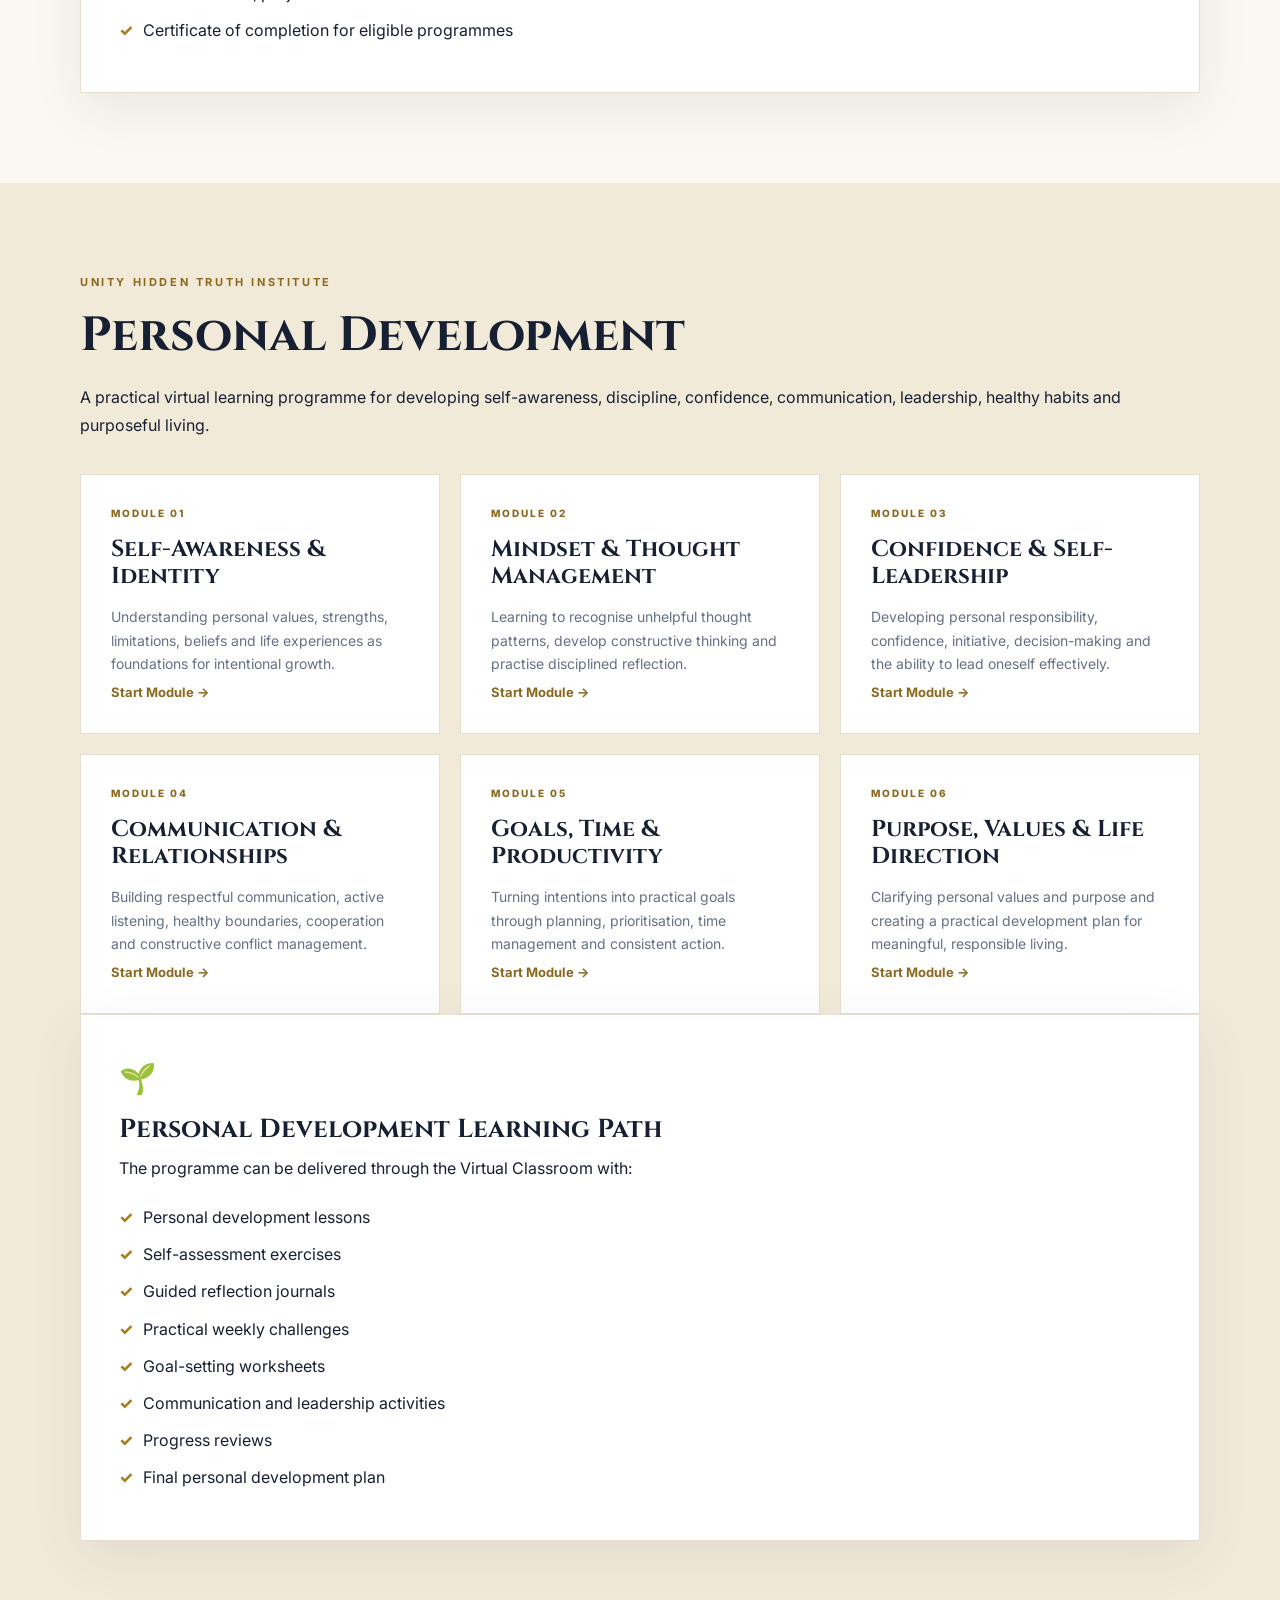
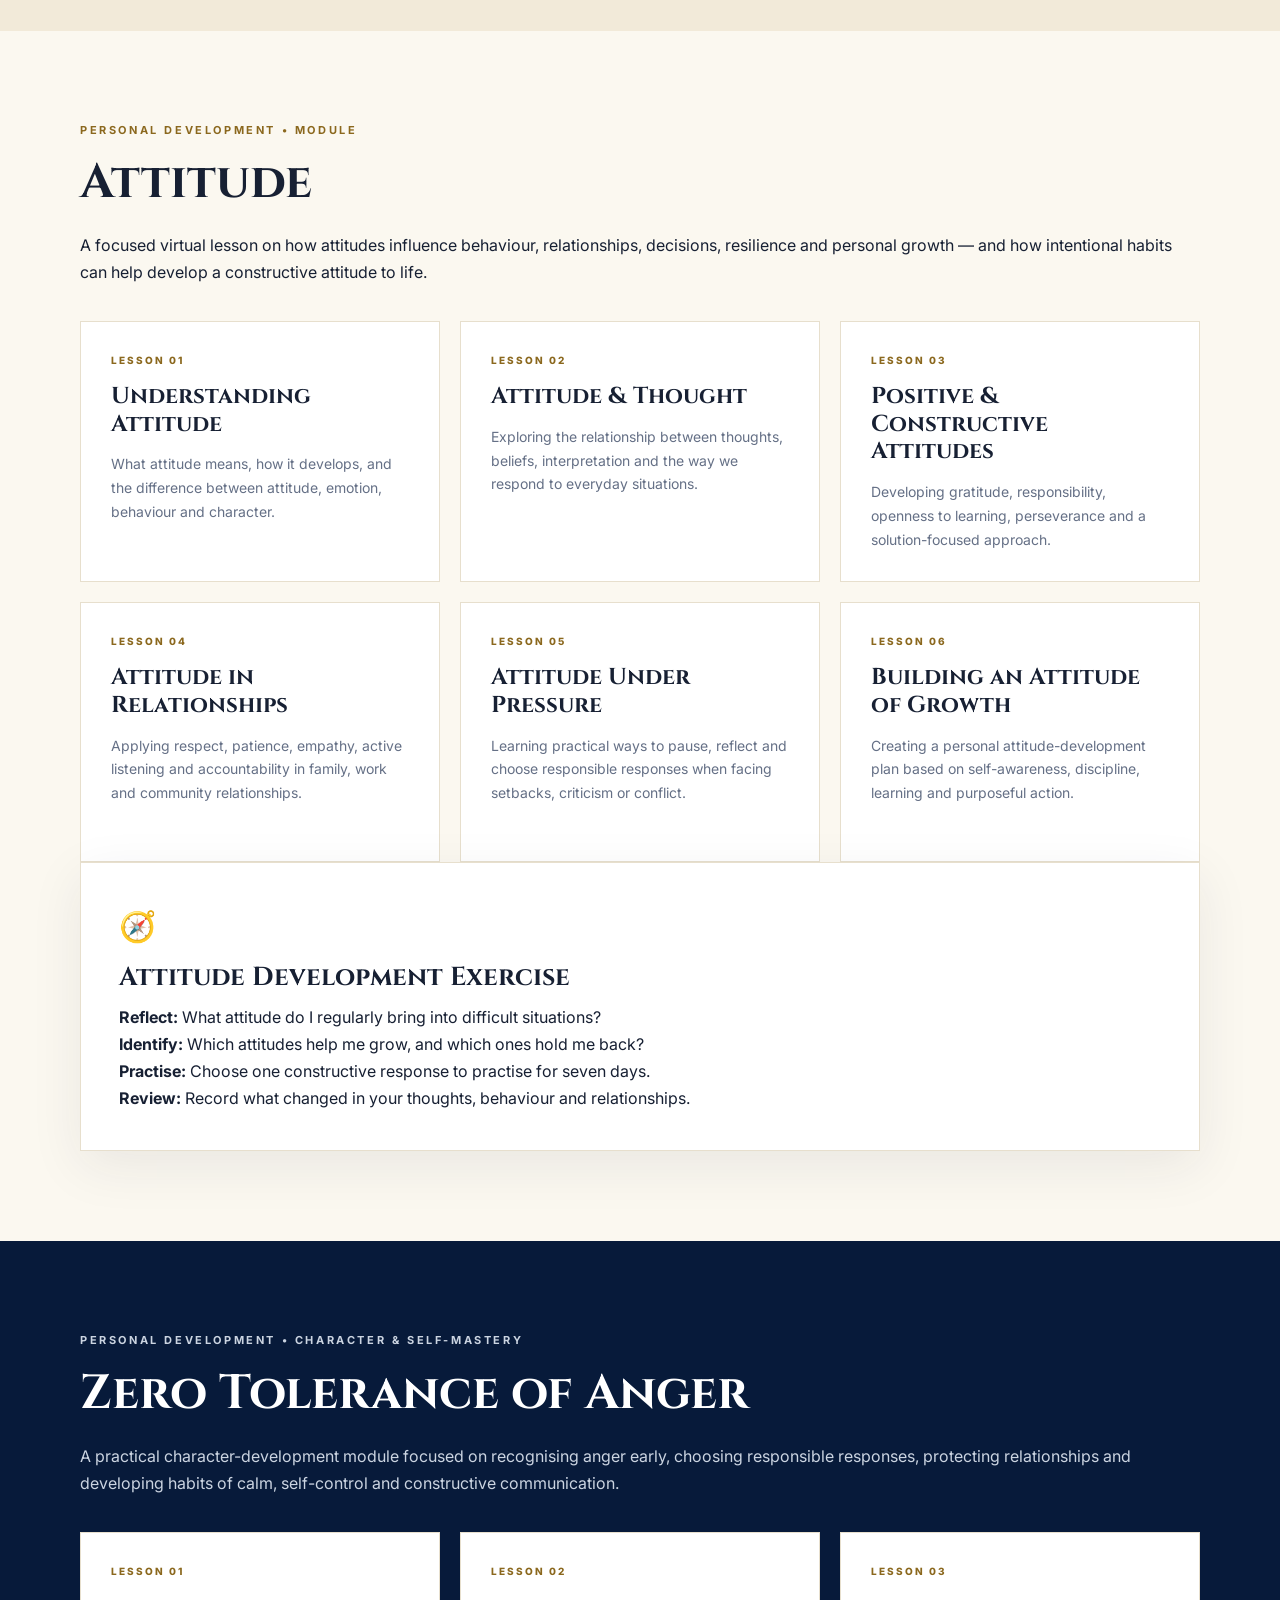
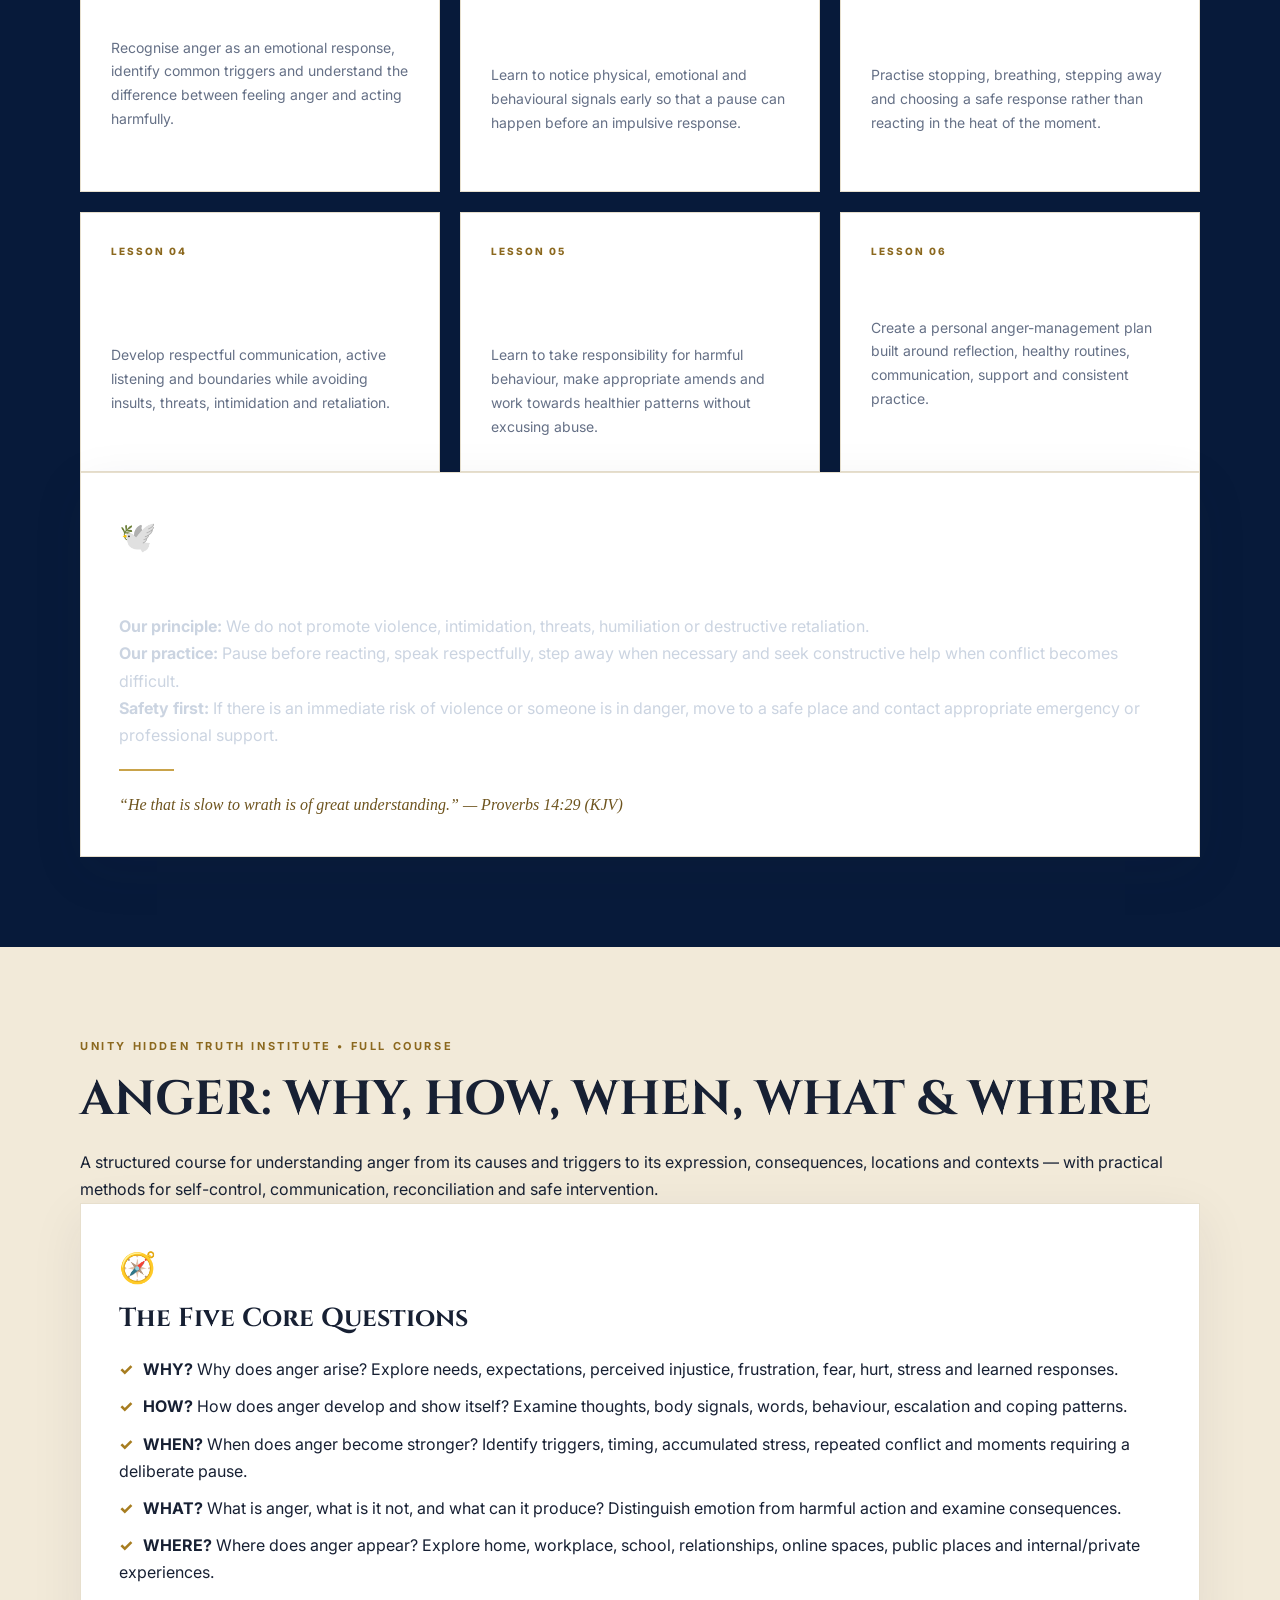
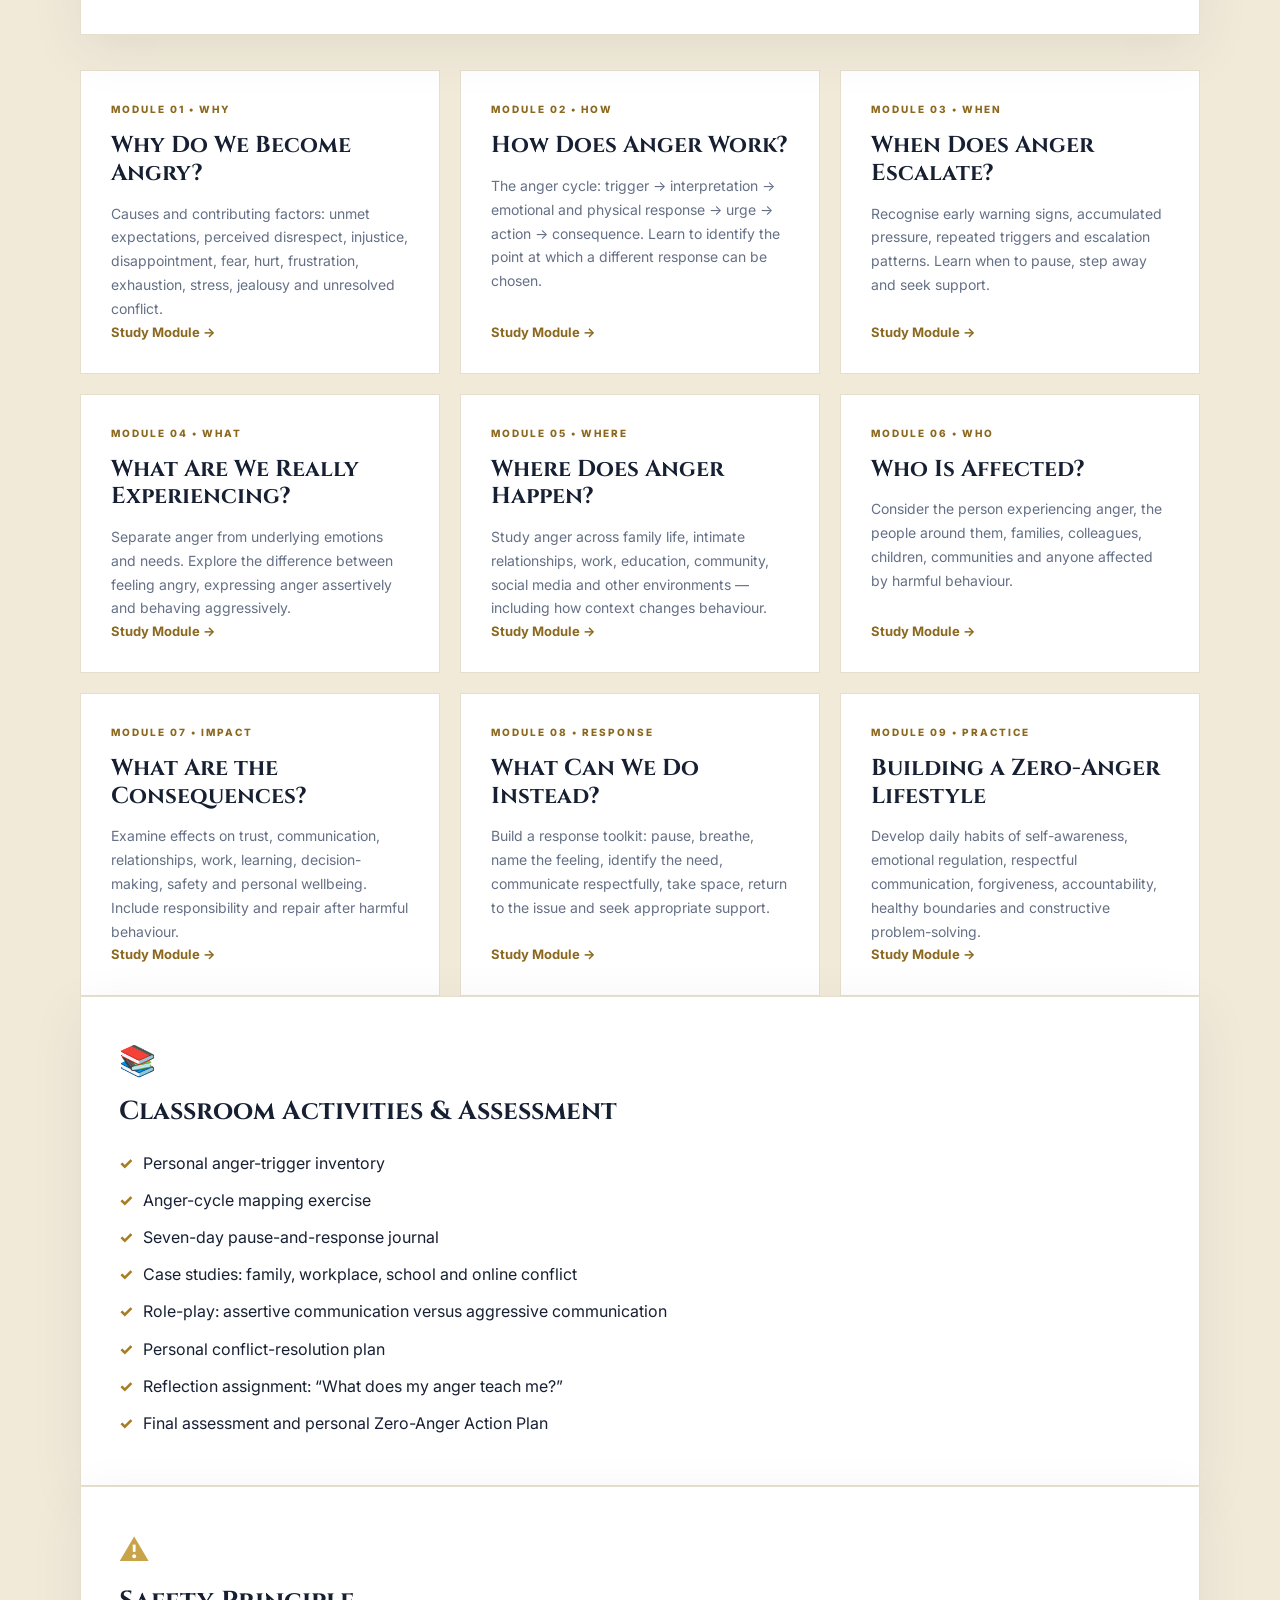
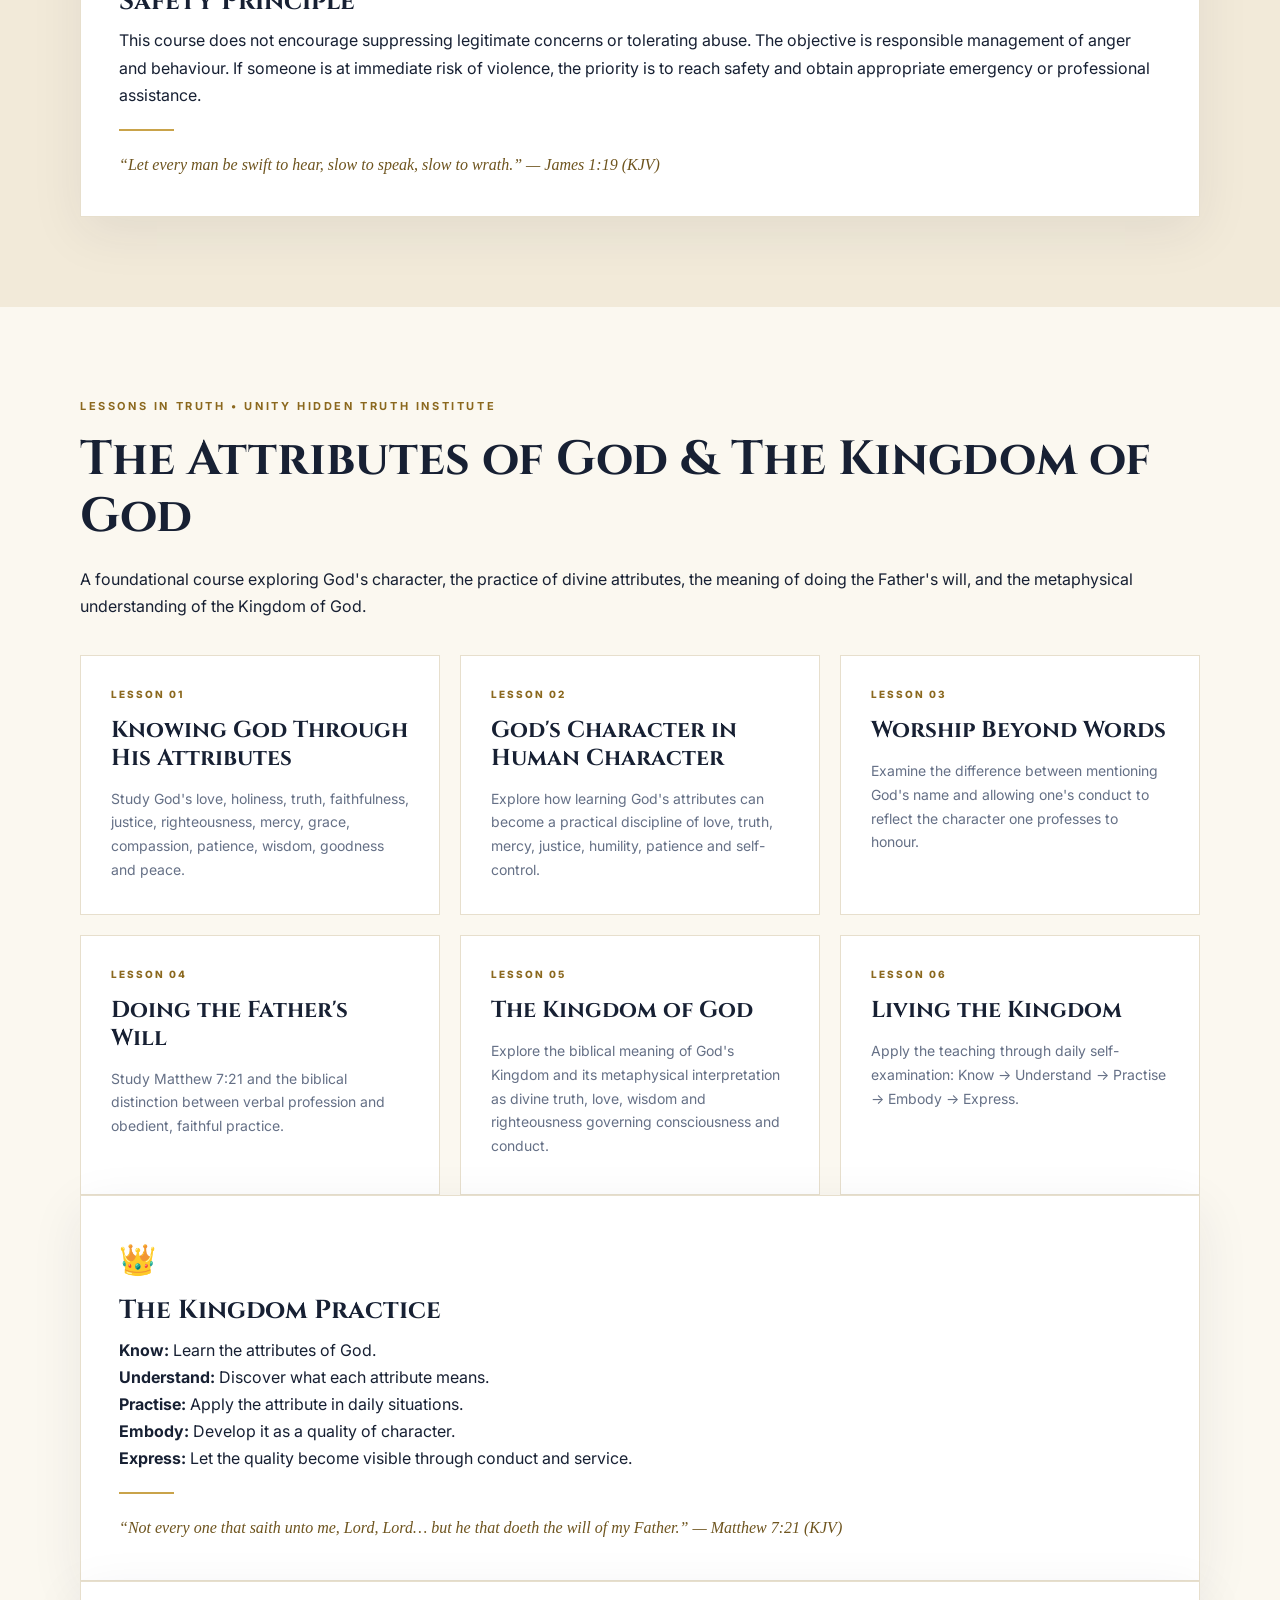
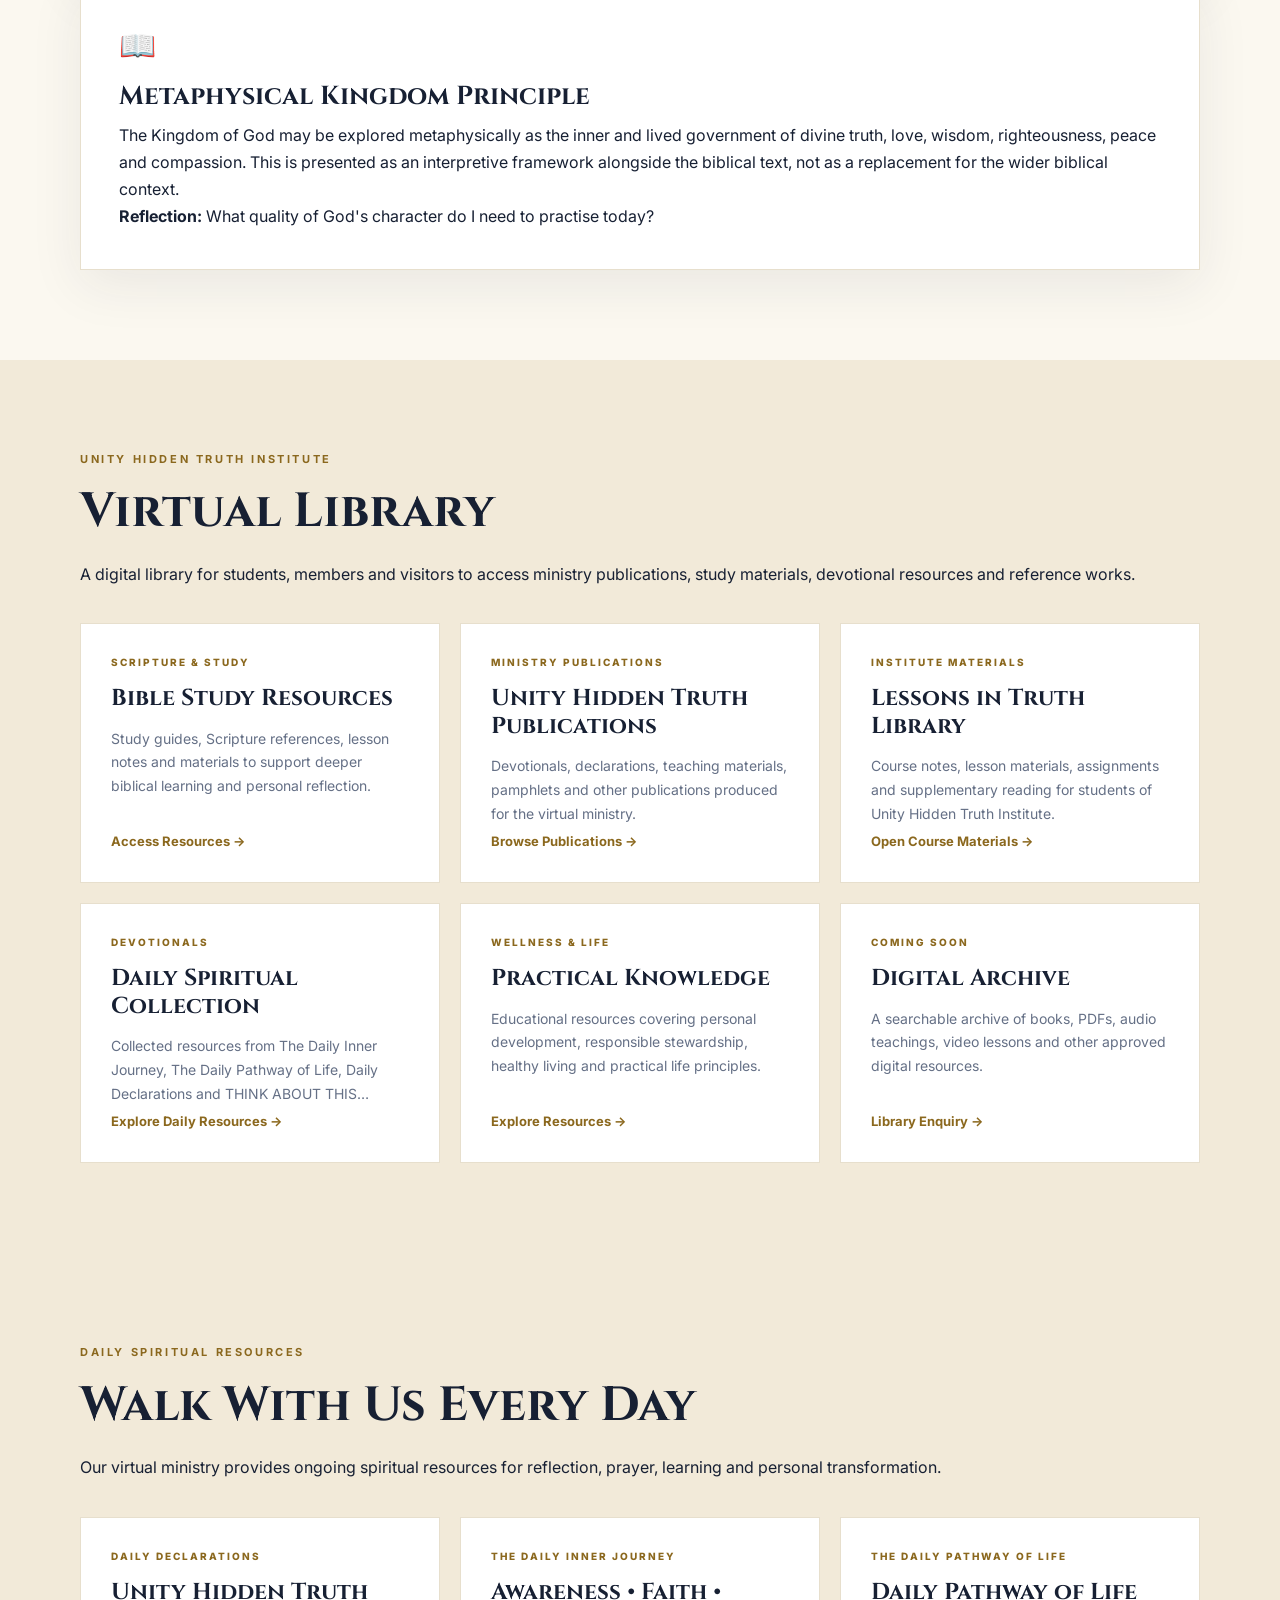
==== commit 7edf8dc0: "Add files via upload" ====
--- a/index.html
+++ b/index.html
@@ -42,13 +42,16 @@
 .wellness-mark{font-size:150px;text-align:center;filter:drop-shadow(0 15px 25px rgba(92,75,26,.12))}.btn-navy{background:var(--navy);color:#fff;margin-top:10px}.quote-section{padding:70px 0;background:#e9ddc3}.quote-box{text-align:center;max-width:800px}.quote-mark{font-family:Georgia,serif;color:#a47a20;font-size:70px;height:60px}.quote-box blockquote{font-family:Georgia,serif;font-size:30px;font-style:italic;color:#2d3340}.quote-box cite{display:block;margin-top:12px;color:#8b681e;font-weight:700;font-style:normal;font-size:12px;letter-spacing:1px}
 .contact-grid{display:grid;grid-template-columns:1fr 1fr;gap:70px}.contact-list{margin-top:28px;display:grid;gap:18px}.contact-list>div{display:flex;gap:15px;align-items:flex-start}.contact-list span{font-size:22px}.contact-list strong{color:#f1d783}.contact-form{background:rgba(255,255,255,.05);border:1px solid rgba(239,210,122,.2);padding:30px}.contact-form label{display:block;font-size:12px;color:#dce2ec;margin-bottom:15px}.contact-form input,.contact-form textarea{width:100%;margin-top:6px;padding:12px;background:#fff;border:0;border-radius:2px;font:inherit}.contact-form textarea{resize:vertical}.form-note{font-size:10px!important;color:#9faabd!important;margin-top:10px}
 .footer{background:#041229;color:#9da9bb;padding:28px 0;font-size:12px}.footer-grid{display:grid;grid-template-columns:1.5fr 1fr 1fr;align-items:center;gap:20px}.footer-brand{font-family:Cinzel,serif;color:#e8d28e;letter-spacing:1px}.footer-links{display:flex;gap:18px;justify-content:center}.footer-links a:hover{color:#fff}.copyright{text-align:right}
+
+.institute-hub{margin-top:55px;padding-top:45px;border-top:1px solid #e3dac7}.institute-hub-head{max-width:760px;margin-bottom:28px}.institute-hub-head h3{font-size:32px;margin:8px 0 10px}.institute-hub-head p:last-child{color:#657086}.institute-directory{display:grid;grid-template-columns:repeat(4,1fr);gap:18px}.institute-tile{background:#fff;border:1px solid #e3dac7;padding:24px;min-height:205px;display:flex;flex-direction:column;box-shadow:0 8px 26px rgba(33,41,58,.05);transition:transform .2s,box-shadow .2s,border-color .2s}.institute-tile:hover{transform:translateY(-3px);box-shadow:0 14px 34px rgba(33,41,58,.10);border-color:#c9a34a}.institute-tile span{font-size:27px}.institute-tile strong{font-family:Cinzel,Georgia,serif;font-size:19px;line-height:1.35;margin:12px 0 8px;color:#172033}.institute-tile small{font-size:13px;line-height:1.55;color:#657086}.institute-tile b{margin-top:auto;padding-top:18px;font-size:12px;color:#8b681e;letter-spacing:.2px}.nav a{white-space:nowrap}.nav{align-items:center}.nav a{display:block}
+@media(max-width:1000px){.institute-directory{grid-template-columns:repeat(2,1fr)}}
 @media(max-width:900px){.nav{gap:12px}.cards{grid-template-columns:repeat(2,1fr)}.hero-grid,.two-col,.contact-grid{grid-template-columns:1fr}.hero-art{min-height:360px}.content-grid{grid-template-columns:1fr}.footer-grid{grid-template-columns:1fr;text-align:center}.copyright{text-align:center}.footer-links{flex-wrap:wrap}}
-@media(max-width:700px){.nav{display:none;position:absolute;top:78px;left:0;right:0;background:#071a3a;padding:18px 4%;flex-direction:column;border-bottom:1px solid rgba(239,210,122,.2)}.nav.open{display:flex}.menu-toggle{display:block}.hero{padding:52px 0 58px}.hero-art{order:-1;min-height:255px;margin-bottom:8px}.large-seal{width:260px;height:260px}.seal-inner{width:205px;height:205px}.halo{width:255px;height:255px}.seal-title{font-size:12px}.section{padding:65px 0}.cards{grid-template-columns:1fr}.hero-actions{flex-direction:column}.btn{width:100%}.wellness-mark{font-size:100px}}
+@media(max-width:700px){.institute-directory{grid-template-columns:1fr}.institute-hub{margin-top:40px;padding-top:35px}.institute-hub-head h3{font-size:27px}.institute-tile{min-height:175px}.nav{display:none;position:absolute;top:78px;left:0;right:0;background:#071a3a;padding:14px 4%;flex-direction:column;align-items:stretch;gap:0;border-bottom:1px solid rgba(239,210,122,.2);box-shadow:0 16px 30px rgba(0,0,0,.22)}.nav.open{display:flex}.nav a{padding:11px 4px;border-bottom:1px solid rgba(239,210,122,.10);white-space:normal;font-size:14px}.nav a:last-child{border-bottom:0}.menu-toggle{display:block}.hero{padding:75px 0 65px}.hero-art{order:-1;min-height:300px}.large-seal{width:260px;height:260px}.seal-inner{width:205px;height:205px}.halo{width:300px;height:300px}.seal-title{font-size:12px}.section{padding:65px 0}.cards{grid-template-columns:1fr}.hero-actions{flex-direction:column}.btn{width:100%}.wellness-mark{font-size:100px}}
 
 
 .logo-image{width:64px;height:64px;object-fit:contain;border-radius:50%;background:#fff;padding:2px}
 .official-logo{position:relative;width:min(440px,82vw);height:auto;max-height:440px;object-fit:contain;filter:drop-shadow(0 20px 45px rgba(0,0,0,.38));z-index:1}
-@media(max-width:700px){.official-logo{width:min(280px,72vw);max-height:280px}}.hero-logo{width:min(390px,78vw);height:auto;filter:drop-shadow(0 18px 35px rgba(0,0,0,.35));border-radius:50%}.institutional{background:#f7f2e7}.resource-band{display:grid;grid-template-columns:repeat(4,1fr);gap:18px;margin-top:35px}.resource-box{background:#fff;border:1px solid #e3dac7;padding:26px;min-height:190px;box-shadow:0 10px 30px rgba(33,41,58,.05)}.resource-box h3{font-size:20px;margin:10px 0}.resource-box p{font-size:14px;color:#657086}.resource-box ul{padding-left:18px;color:#657086;font-size:13px}.manual-list{columns:2;column-gap:45px;margin-top:20px}.manual-list li{break-inside:avoid;margin:7px 0;color:#566176}.framework-strip{display:flex;flex-wrap:wrap;gap:10px;margin-top:24px}.framework-strip span{border:1px solid #d6c49b;padding:8px 12px;background:#fff;font-size:12px;font-weight:700;color:#6e541e}.logo-caption{text-align:center;color:#f3ead0;font-size:12px;letter-spacing:1.2px;margin-top:10px}
+@media(max-width:700px){.official-logo{width:min(330px,82vw)}}.hero-logo{width:min(390px,78vw);height:auto;filter:drop-shadow(0 18px 35px rgba(0,0,0,.35));border-radius:50%}.institutional{background:#f7f2e7}.resource-band{display:grid;grid-template-columns:repeat(4,1fr);gap:18px;margin-top:35px}.resource-box{background:#fff;border:1px solid #e3dac7;padding:26px;min-height:190px;box-shadow:0 10px 30px rgba(33,41,58,.05)}.resource-box h3{font-size:20px;margin:10px 0}.resource-box p{font-size:14px;color:#657086}.resource-box ul{padding-left:18px;color:#657086;font-size:13px}.manual-list{columns:2;column-gap:45px;margin-top:20px}.manual-list li{break-inside:avoid;margin:7px 0;color:#566176}.framework-strip{display:flex;flex-wrap:wrap;gap:10px;margin-top:24px}.framework-strip span{border:1px solid #d6c49b;padding:8px 12px;background:#fff;font-size:12px;font-weight:700;color:#6e541e}.logo-caption{text-align:center;color:#f3ead0;font-size:12px;letter-spacing:1.2px;margin-top:10px}
 @media(max-width:900px){.resource-band{grid-template-columns:repeat(2,1fr)}.manual-list{columns:1}}@media(max-width:650px){.resource-band{grid-template-columns:1fr}.logo-image{width:52px;height:52px}}
 </style>
 </head>
@@ -62,41 +65,16 @@
           <div class="brand-sub">MINISTRY • INSTITUTE</div>
         </div>
       </a>
-      <button class="menu-toggle" aria-label="Open menu" aria-controls="main-navigation" aria-expanded="false">☰</button>
-      <nav class="nav" id="main-navigation" aria-label="Main navigation">
-        <div class="mobile-nav-heading">
-          <strong>UNITY HIDDEN TRUTH</strong>
-          <span>Virtual Ministry • Institute</span>
-        </div>
-        <div class="nav-group">
-          <span class="nav-group-title">MINISTRY</span>
-          <a href="#home">Home</a>
-          <a href="#about">About</a>
-          <a href="#ministries">Ministries</a>
-          <a href="#teachings">Teachings</a>
-          <a href="#resources">Daily Resources</a>
-          <a href="#counseling">Counselling</a>
-        </div>
-        <div class="nav-group nav-group-institute">
-          <span class="nav-group-title">UNITY HIDDEN TRUTH INSTITUTE</span>
-          <a href="#institute">Institute</a>
-          <a href="#lessons-in-truth">Lessons in Truth</a>
-          <a href="#courses">Courses</a>
-          <a href="#personal-development">Personal Development</a>
-          <a href="#attitude">Attitude</a>
-          <a href="#zero-anger">Zero Tolerance of Anger</a>
-          <a href="#anger-course">Anger Course</a>
-          <a href="#god-attributes">God Attributes</a>
-        </div>
-        <div class="nav-group">
-          <span class="nav-group-title">LIBRARY & CONNECTION</span>
-          <a href="#library">Library</a>
-          <a href="#institutional">Governance & Resources</a>
-          <a href="#publications">Publications</a>
-          <a href="#wellness">Wellness</a>
-          <a class="nav-contact" href="#contact">Contact</a>
-          <a class="nav-enrol" href="#courses">Explore Institute Courses →</a>
-        </div>
+      <button class="menu-toggle" aria-label="Open menu">☰</button>
+      <nav class="nav" aria-label="Main navigation">
+        <a href="#home">Home</a>
+        <a href="#about">About</a>
+        <a href="#ministries">Ministries</a>
+        <a href="#institute">Institute</a>
+        <a href="#teachings">Teachings</a>
+        <a href="#resources">Daily Resources</a>
+        <a href="#library">Library</a>
+        <a href="#contact">Contact</a>
       </nav>
     </div>
   </header>
@@ -219,6 +197,23 @@
           <p>• Digital ministry resources</p>
           <div class="mini-divider"></div>
           <p class="motto">Learn. Reflect. Apply. Transform.</p>
+        </div>
+      </div>
+      <div class="institute-hub">
+        <div class="institute-hub-head">
+          <p class="eyebrow dark">INSTITUTE DIRECTORY</p>
+          <h3>Study Areas & Programmes</h3>
+          <p>Explore the Institute through clearly separated learning areas. Each programme opens in its own section so that lessons, courses and development resources remain easy to find.</p>
+        </div>
+        <div class="institute-directory">
+          <a class="institute-tile" href="#lessons-in-truth"><span>📖</span><strong>Lessons in Truth</strong><small>Foundational spiritual studies</small><b>View Lessons →</b></a>
+          <a class="institute-tile" href="#courses"><span>🎓</span><strong>Institute Courses</strong><small>Structured virtual programmes</small><b>Explore Courses →</b></a>
+          <a class="institute-tile" href="#personal-development"><span>🌱</span><strong>Personal Development</strong><small>Growth, purpose and self-leadership</small><b>Explore →</b></a>
+          <a class="institute-tile" href="#attitude"><span>🧭</span><strong>Attitude & Character</strong><small>Thought, behaviour and relationships</small><b>Explore →</b></a>
+          <a class="institute-tile" href="#zero-anger"><span>🛡️</span><strong>Zero Tolerance of Anger</strong><small>Self-control and responsible response</small><b>Explore →</b></a>
+          <a class="institute-tile" href="#anger-course"><span>📘</span><strong>Anger: Why, How, When, What & Where</strong><small>Complete anger-awareness course</small><b>View Course →</b></a>
+          <a class="institute-tile" href="#god-attributes"><span>✨</span><strong>Attributes of God & Kingdom</strong><small>Theological and metaphysical study</small><b>Study →</b></a>
+          <a class="institute-tile" href="#institutional"><span>📋</span><strong>Governance & Resources</strong><small>Institutional manuals and tools</small><b>View Resources →</b></a>
         </div>
       </div>
     </section>
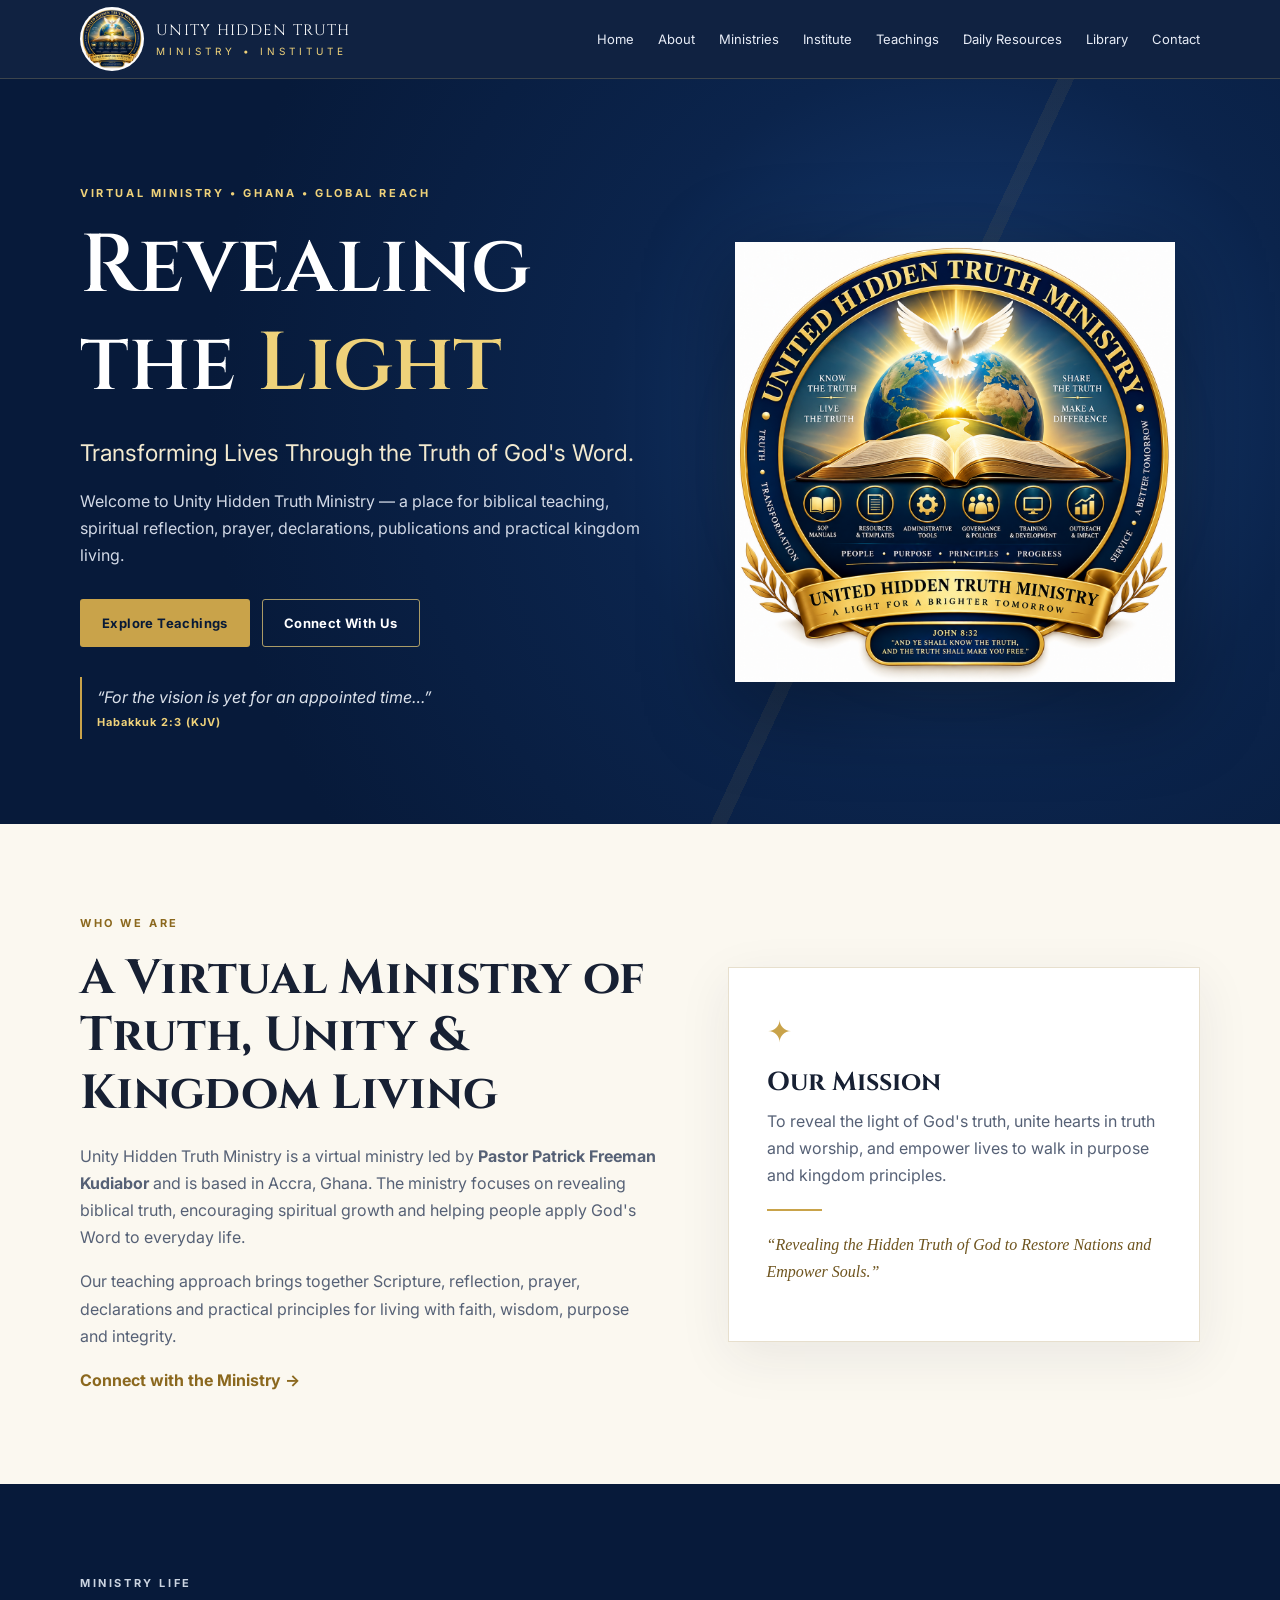
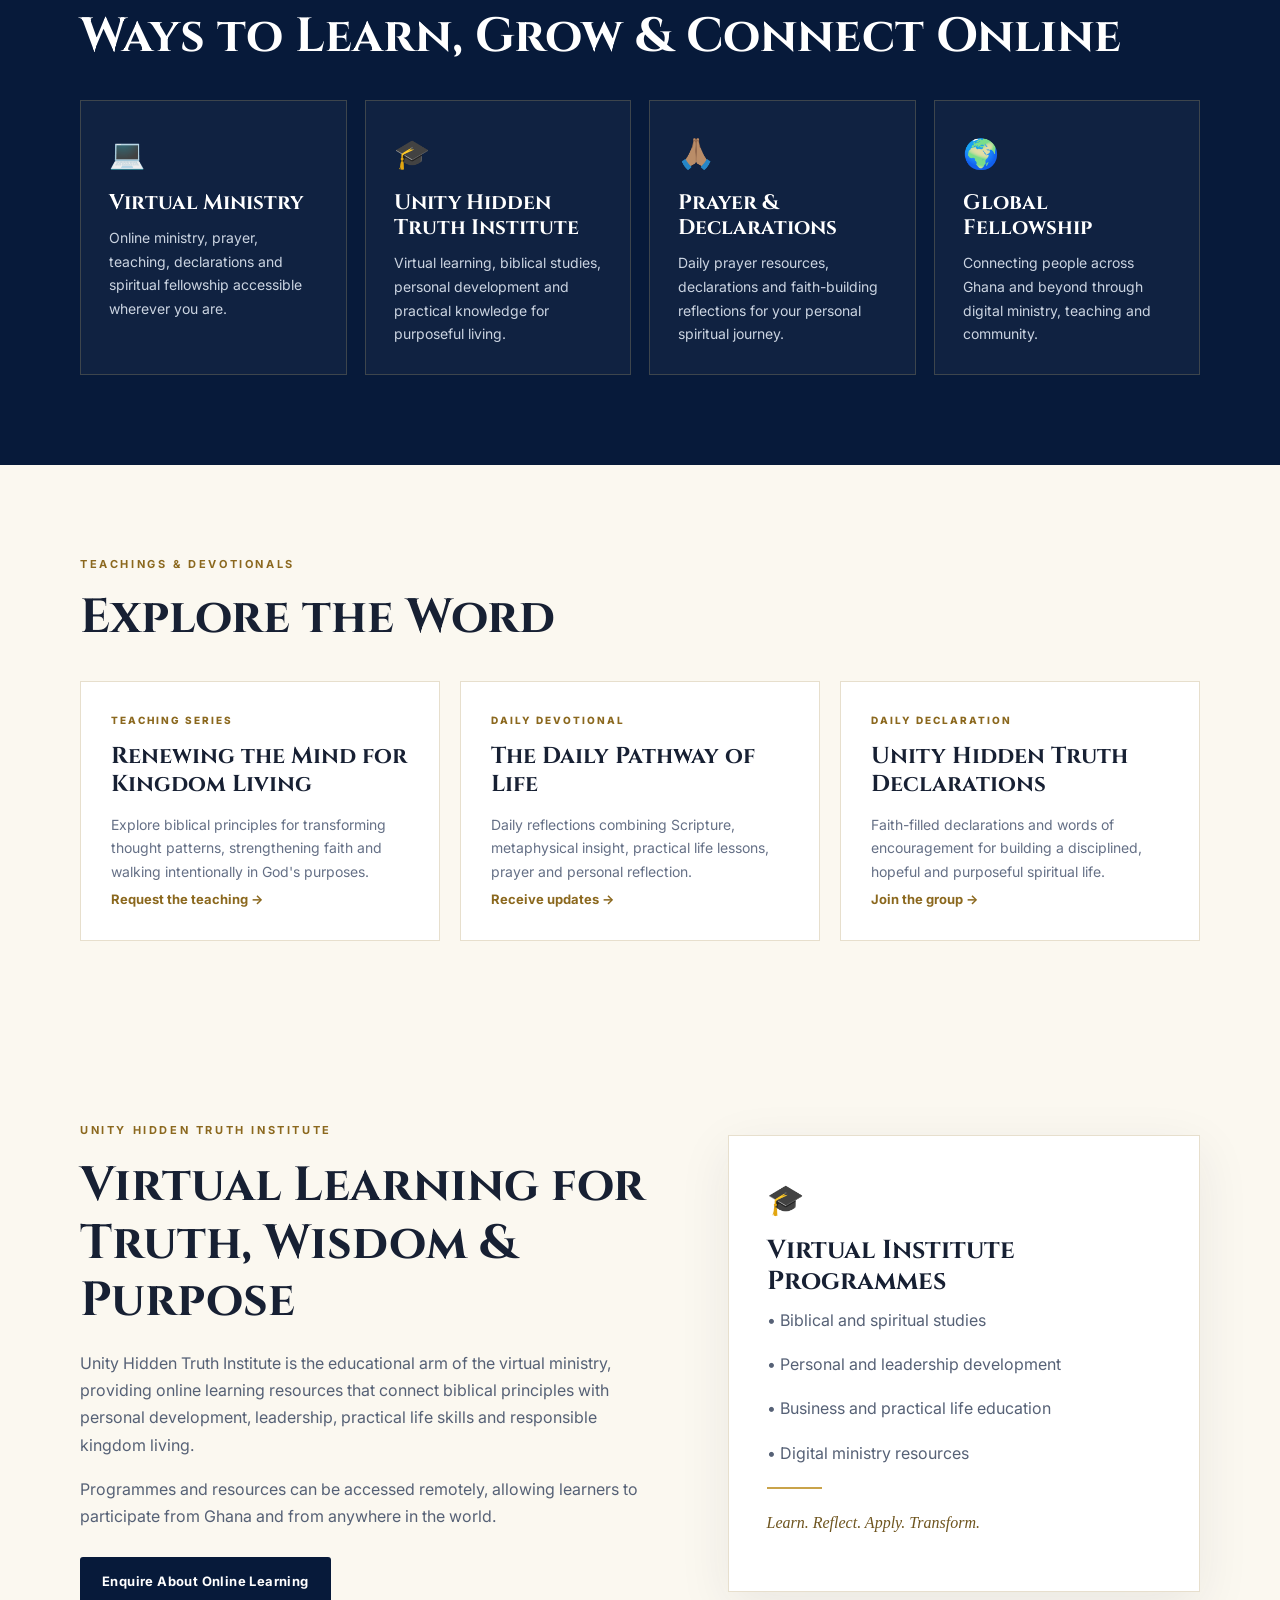
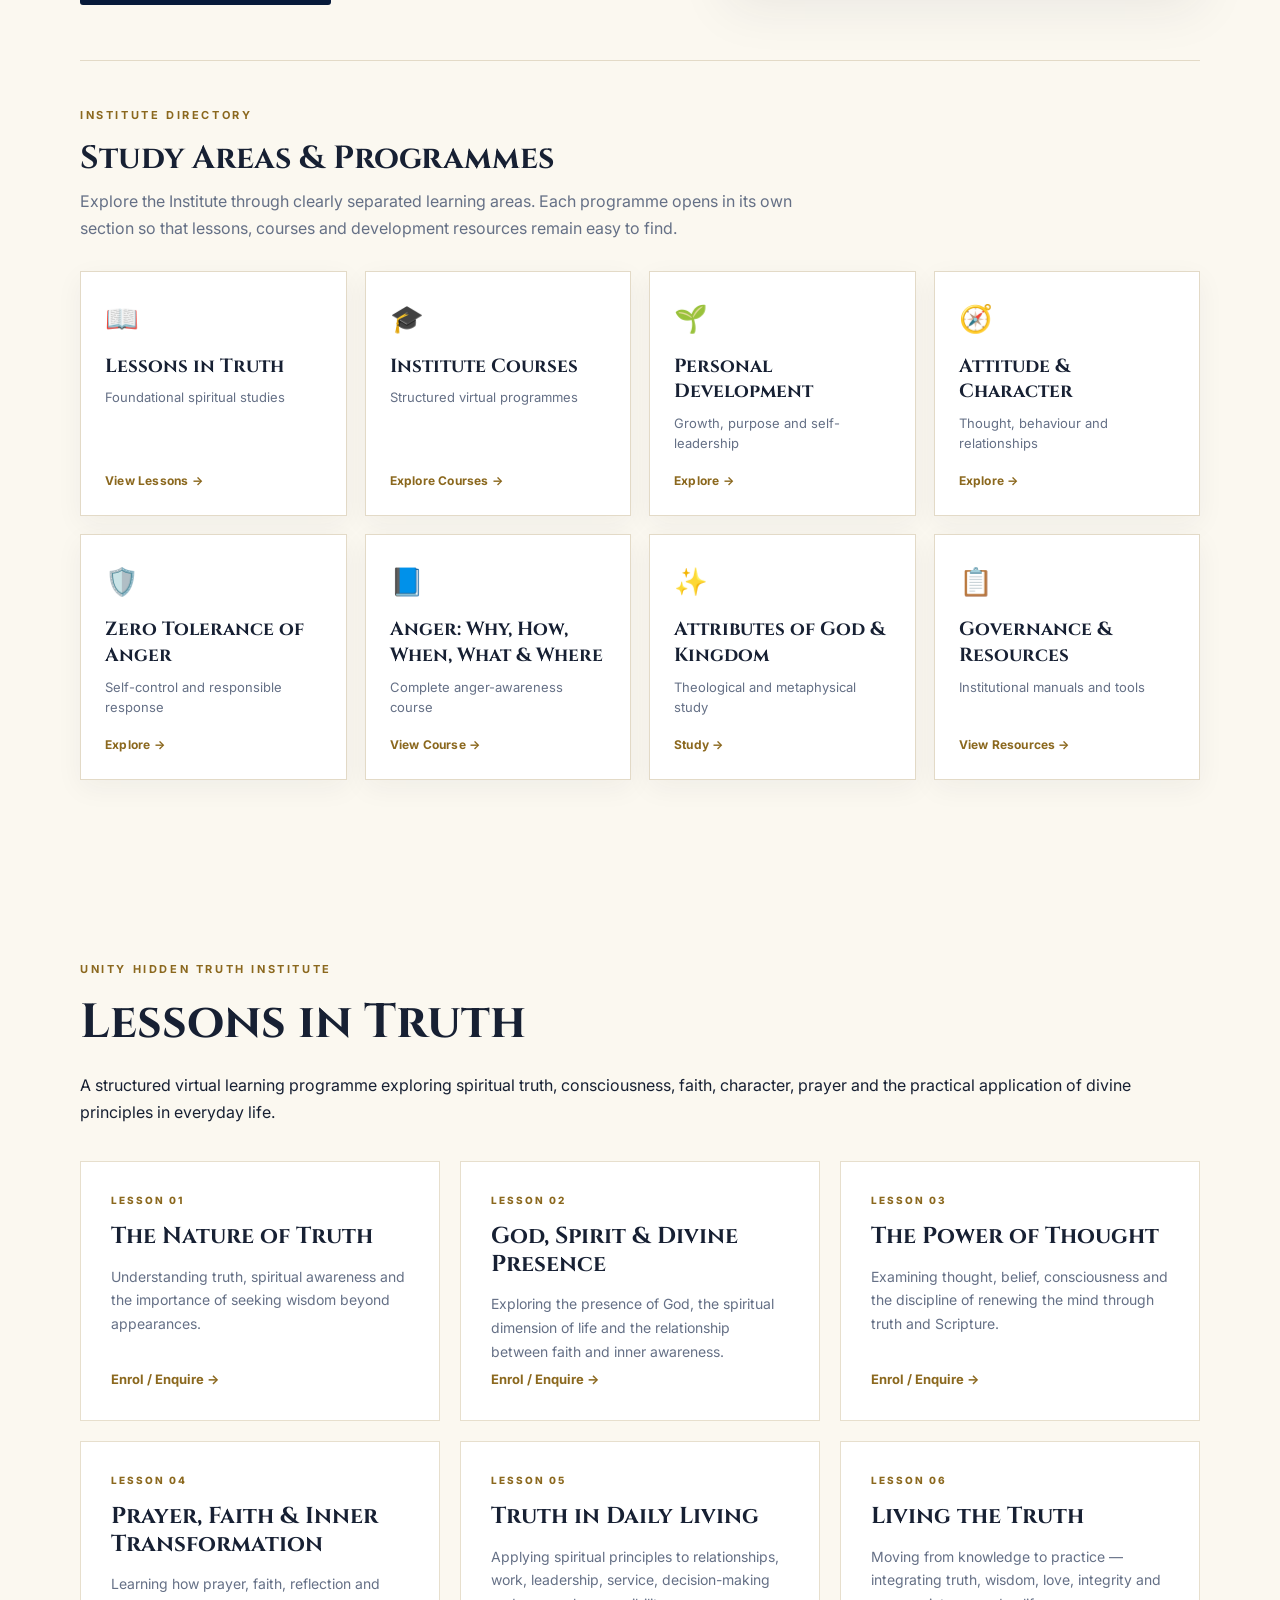
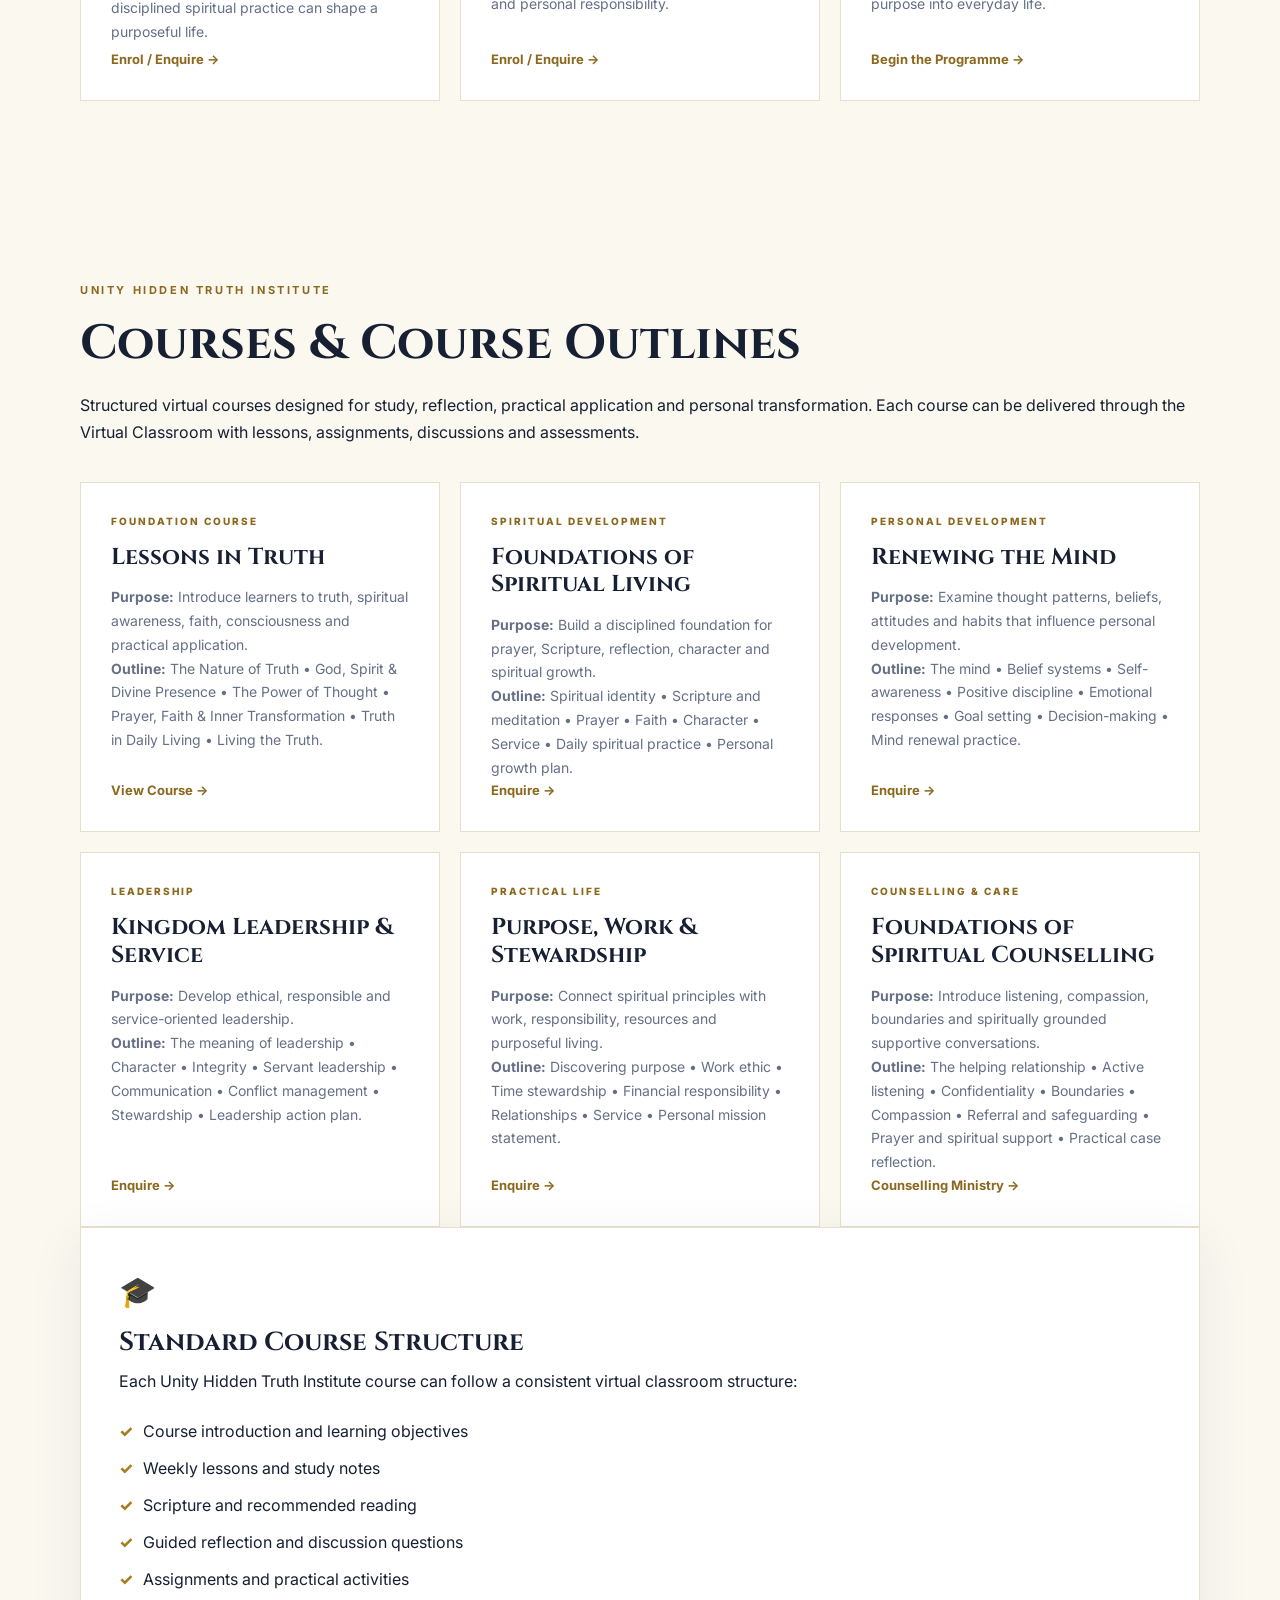
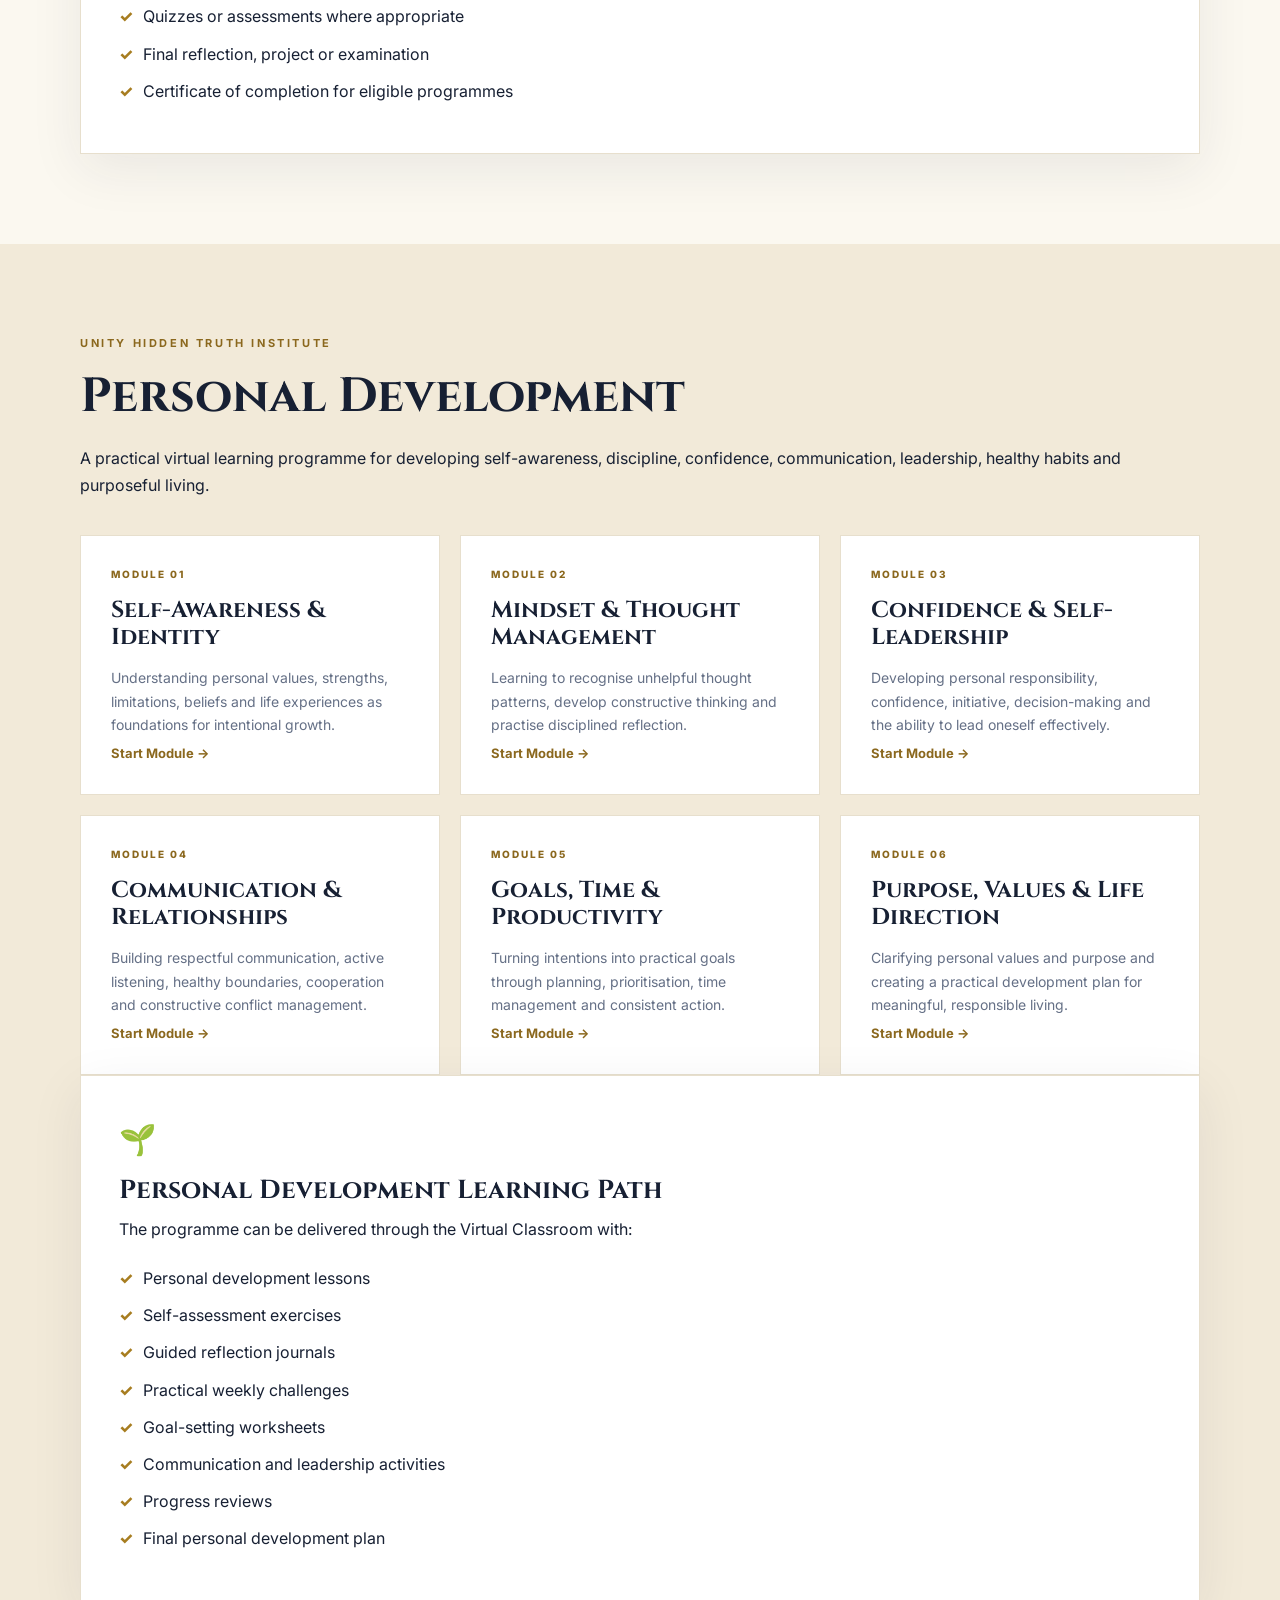
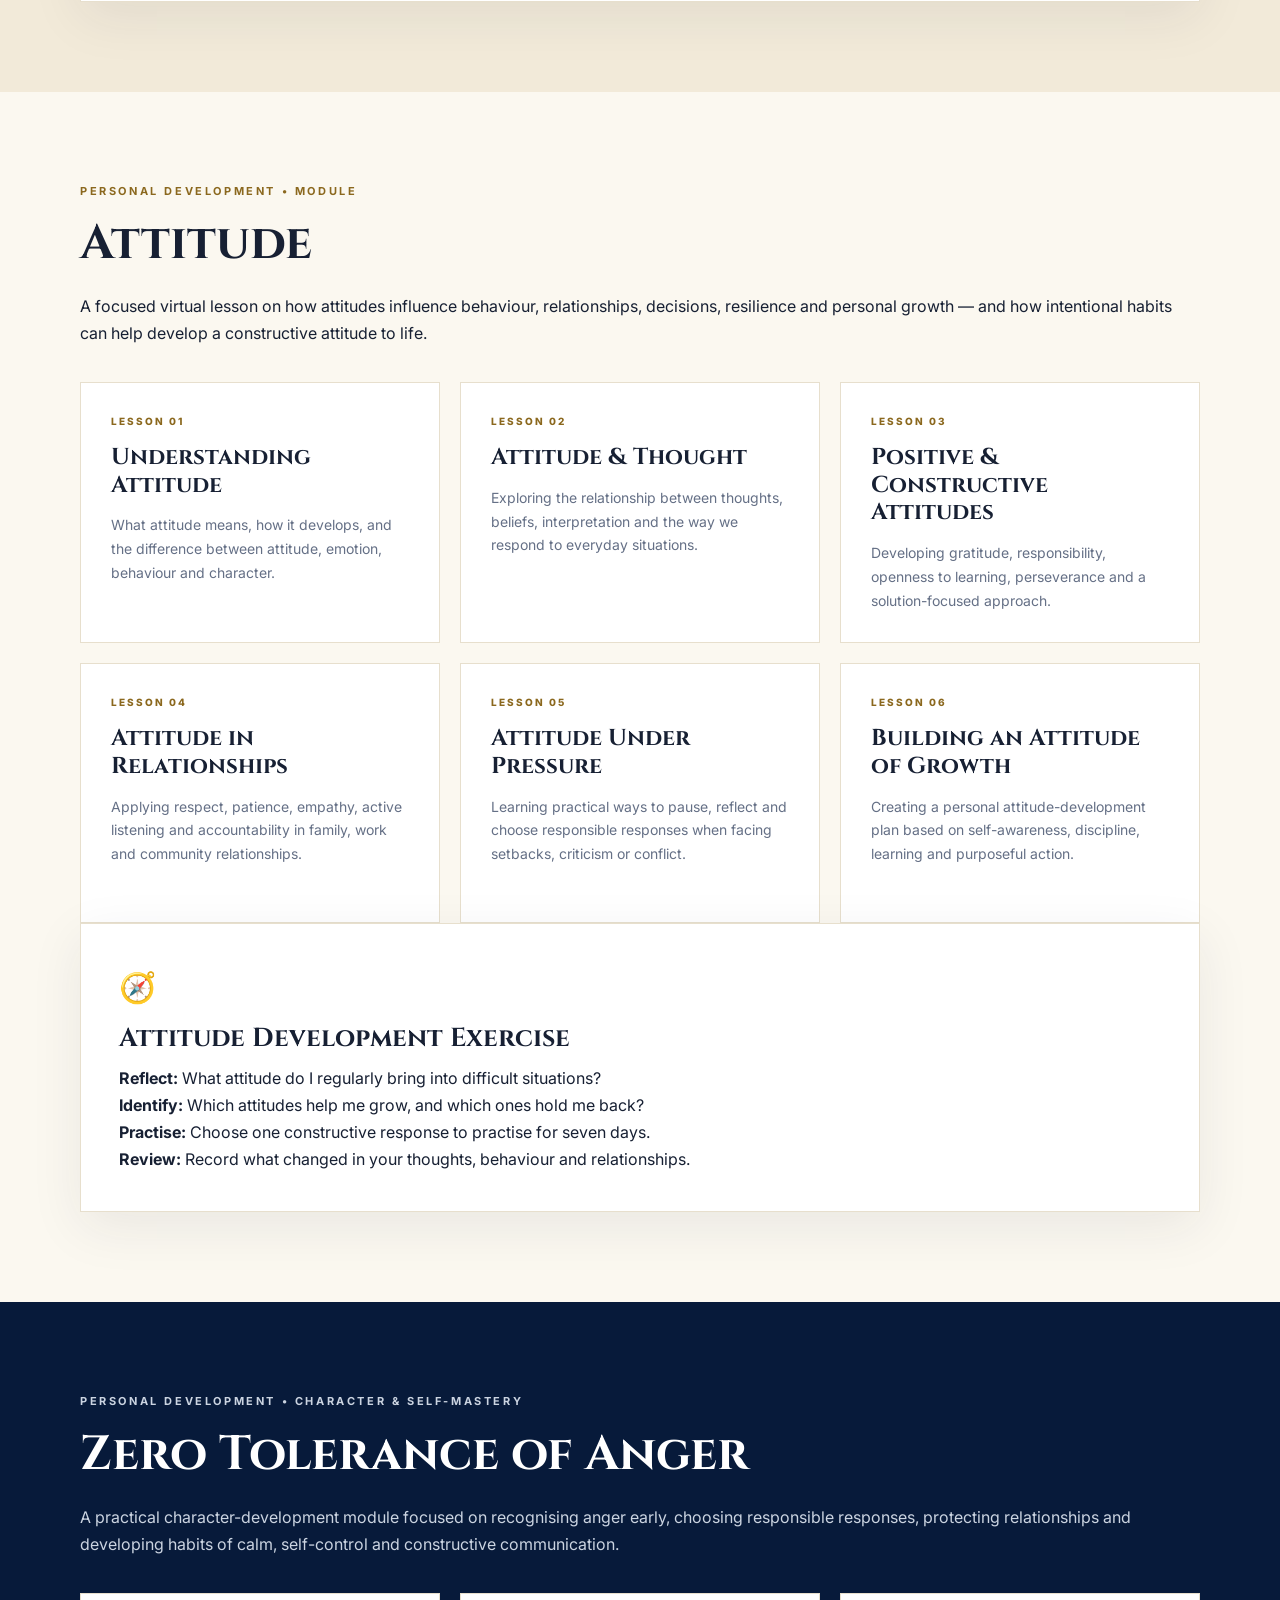
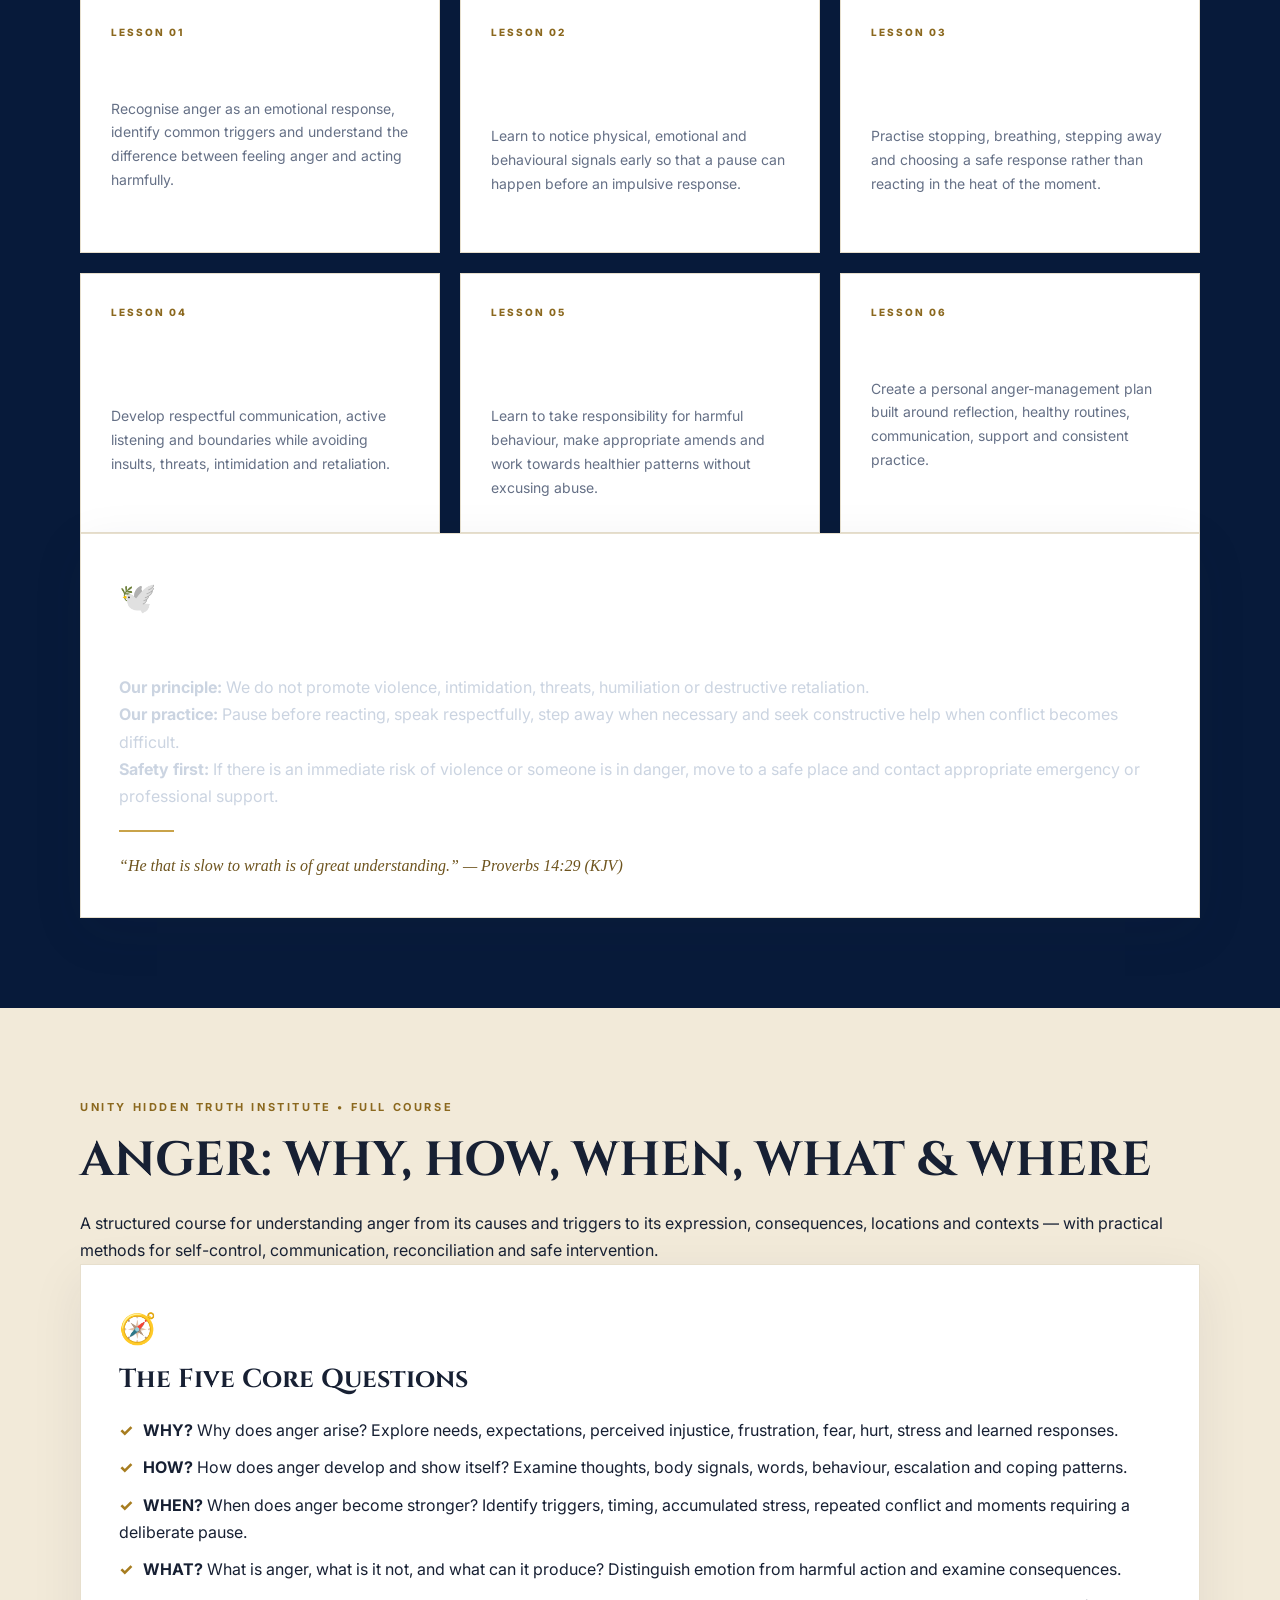
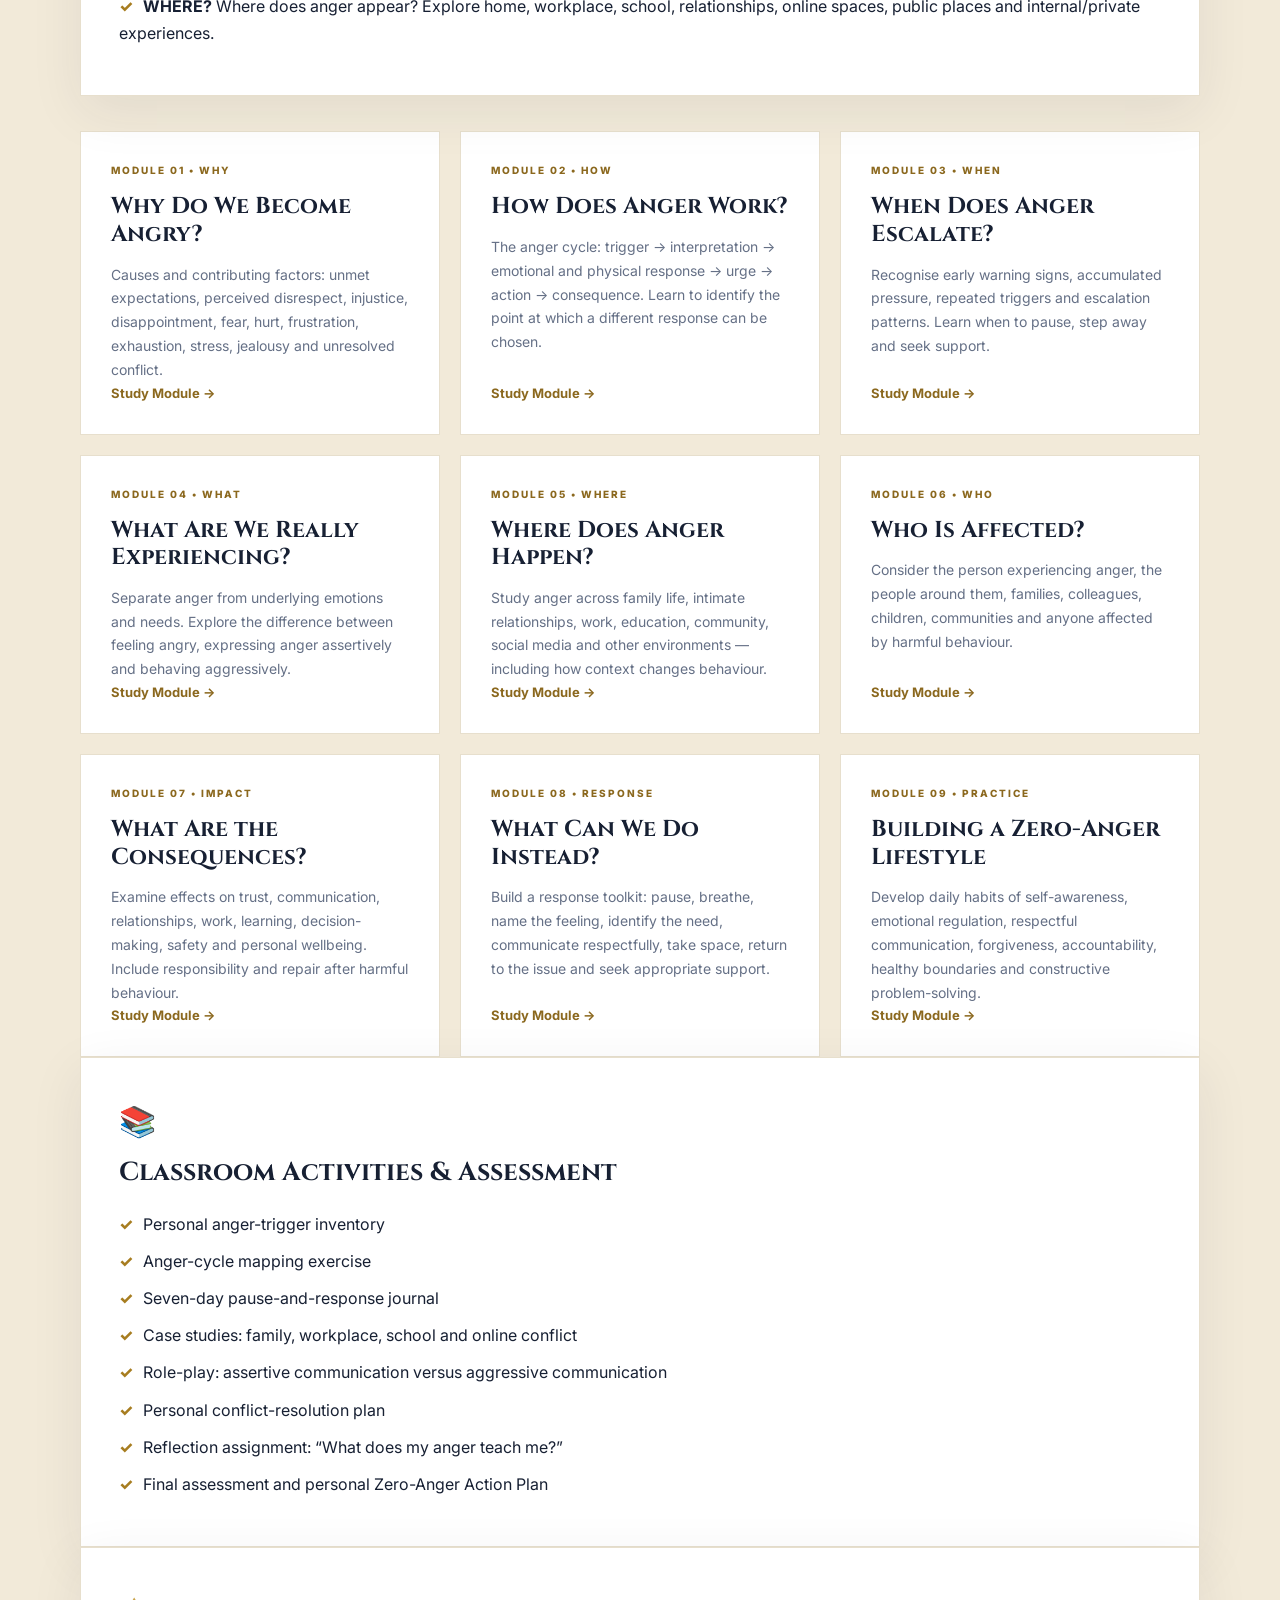
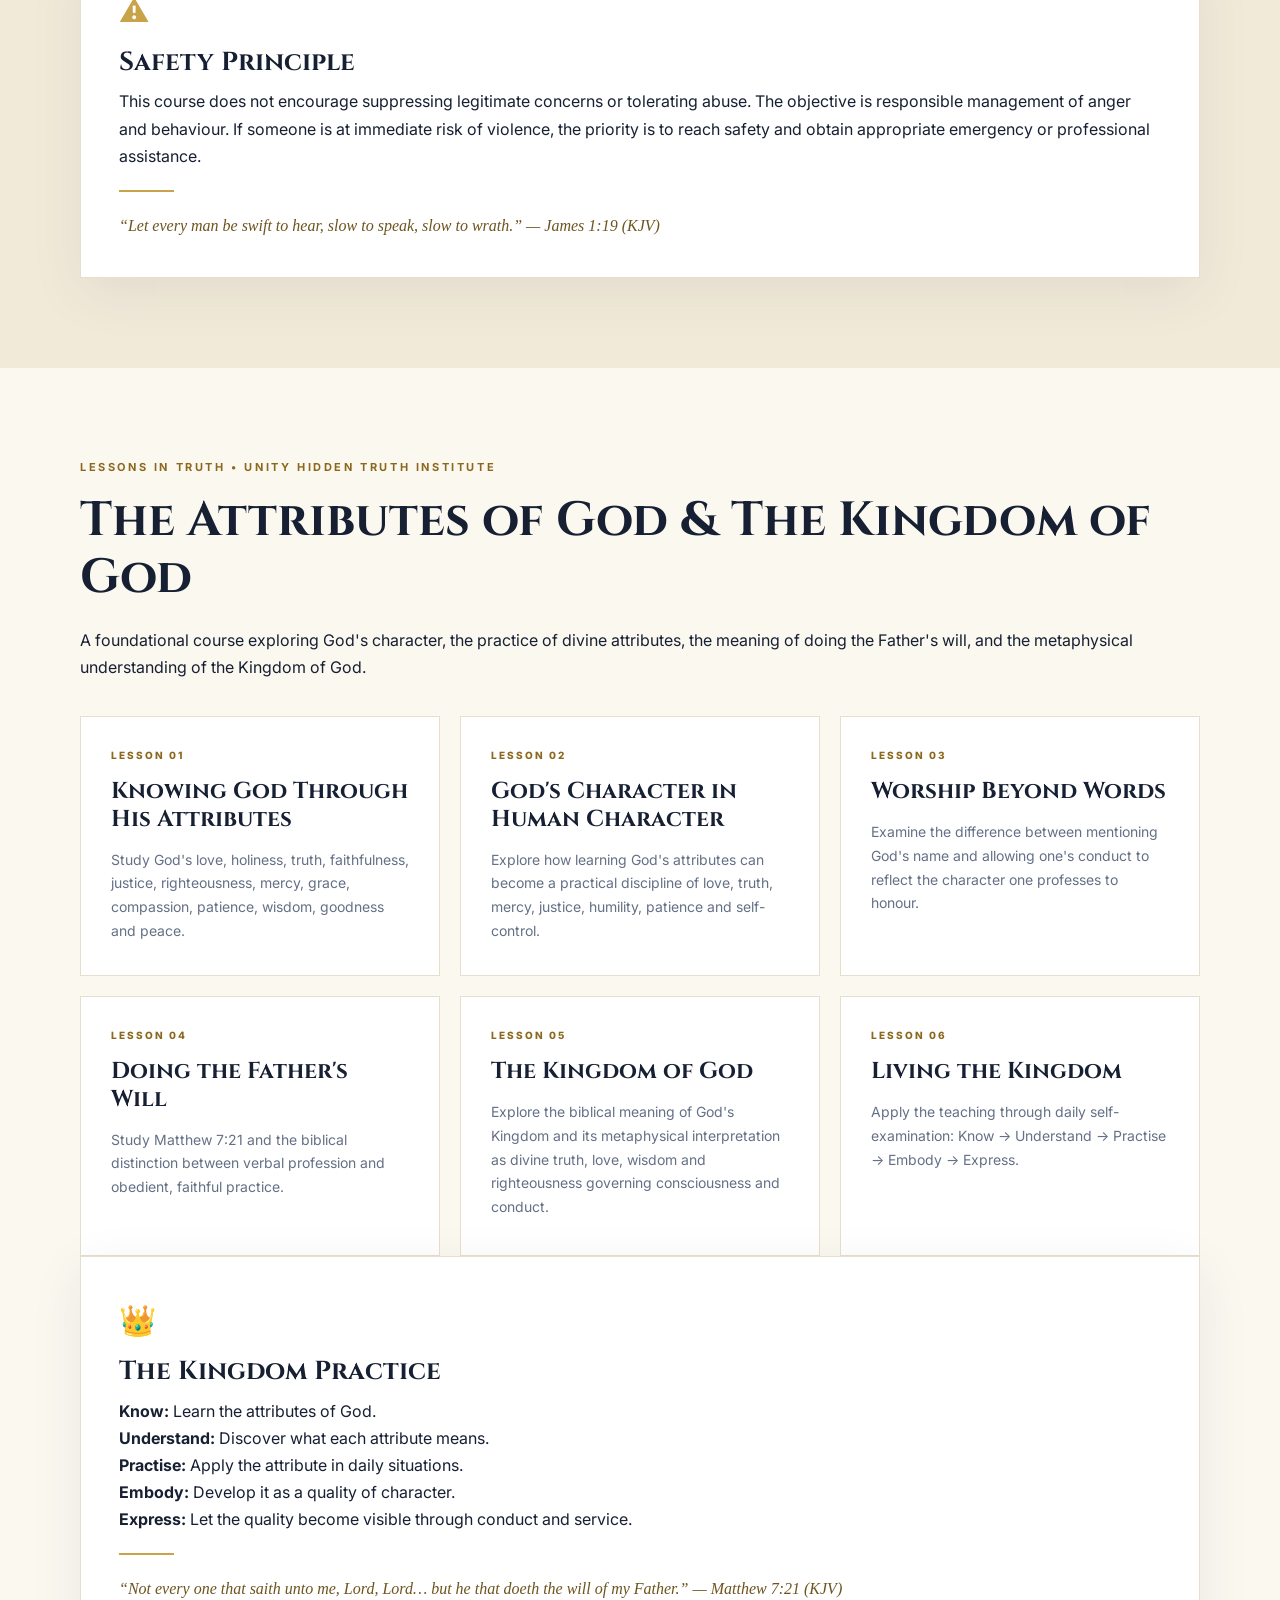
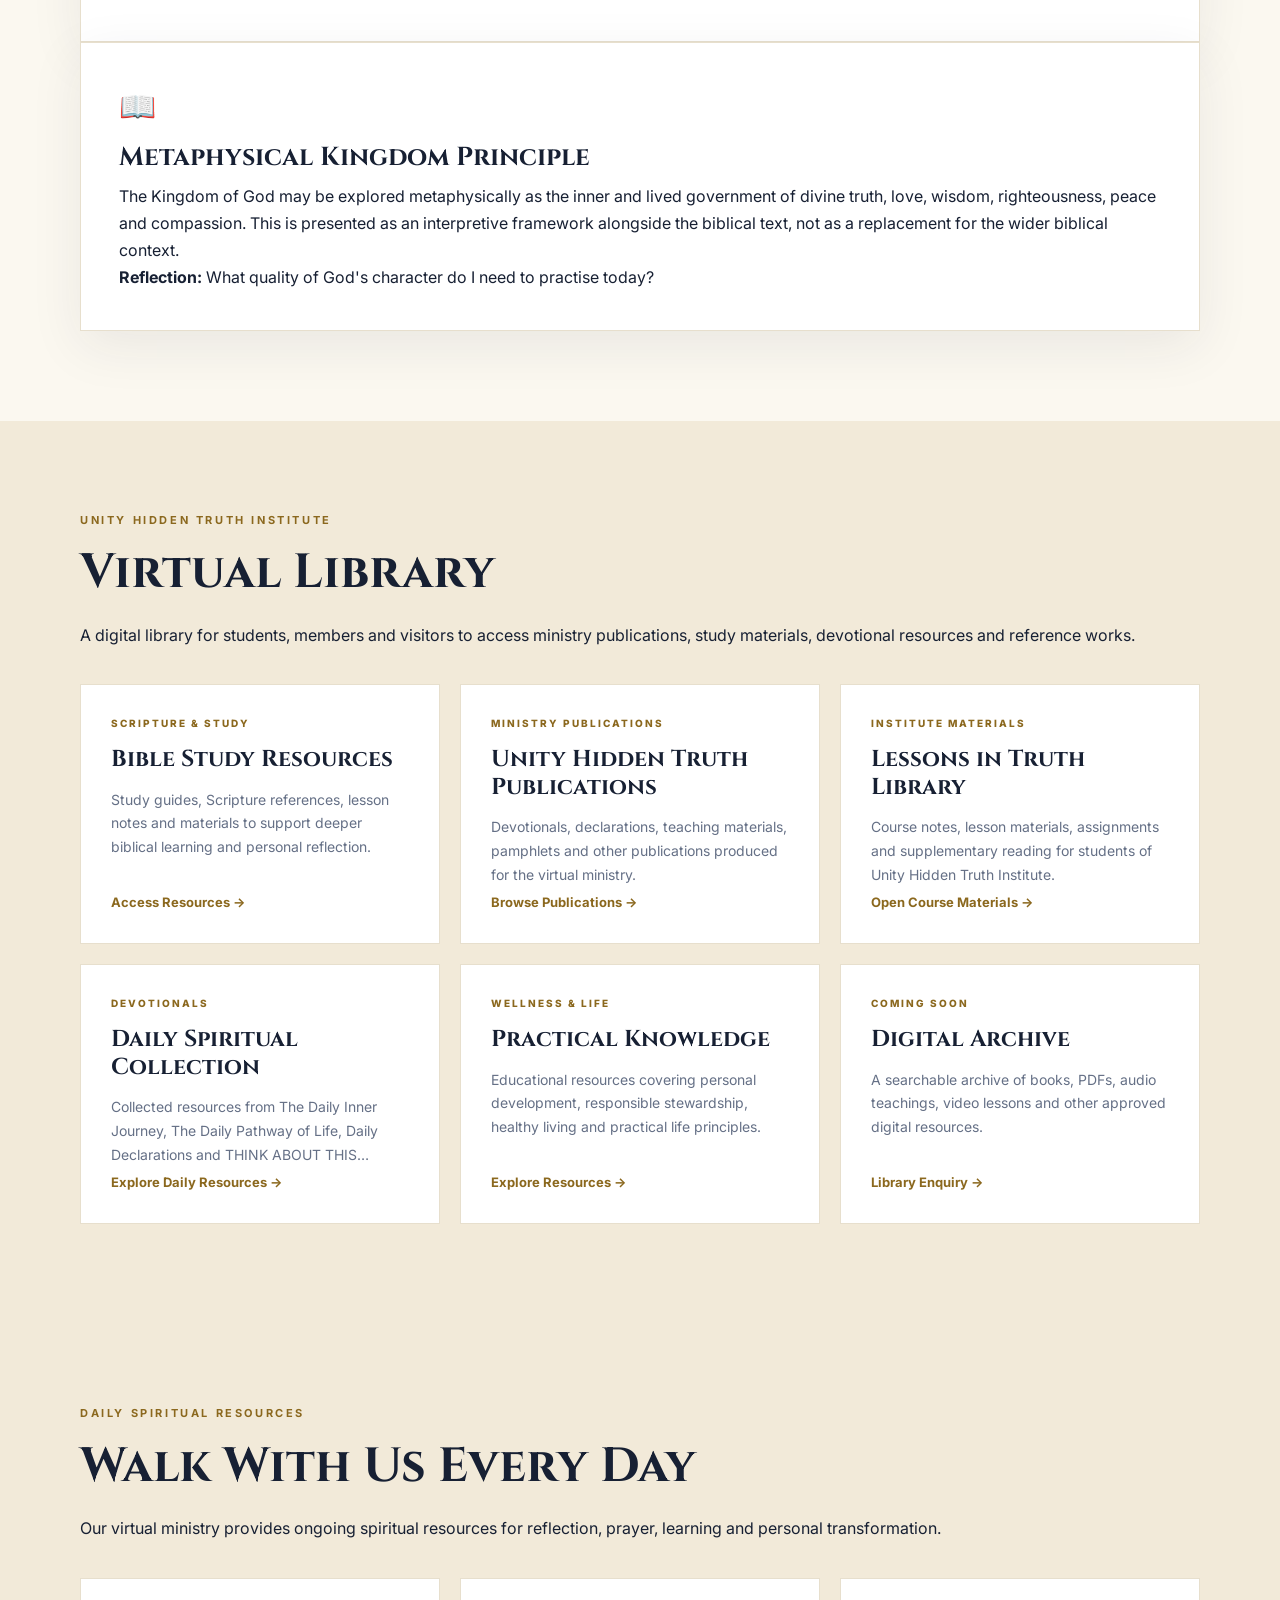
==== commit dff03b81: "Add files via upload" ====
--- a/index.html
+++ b/index.html
@@ -199,7 +199,7 @@
           <p class="motto">Learn. Reflect. Apply. Transform.</p>
         </div>
       </div>
-      <div class="institute-hub">
+      <div class="container institute-hub">
         <div class="institute-hub-head">
           <p class="eyebrow dark">INSTITUTE DIRECTORY</p>
           <h3>Study Areas & Programmes</h3>
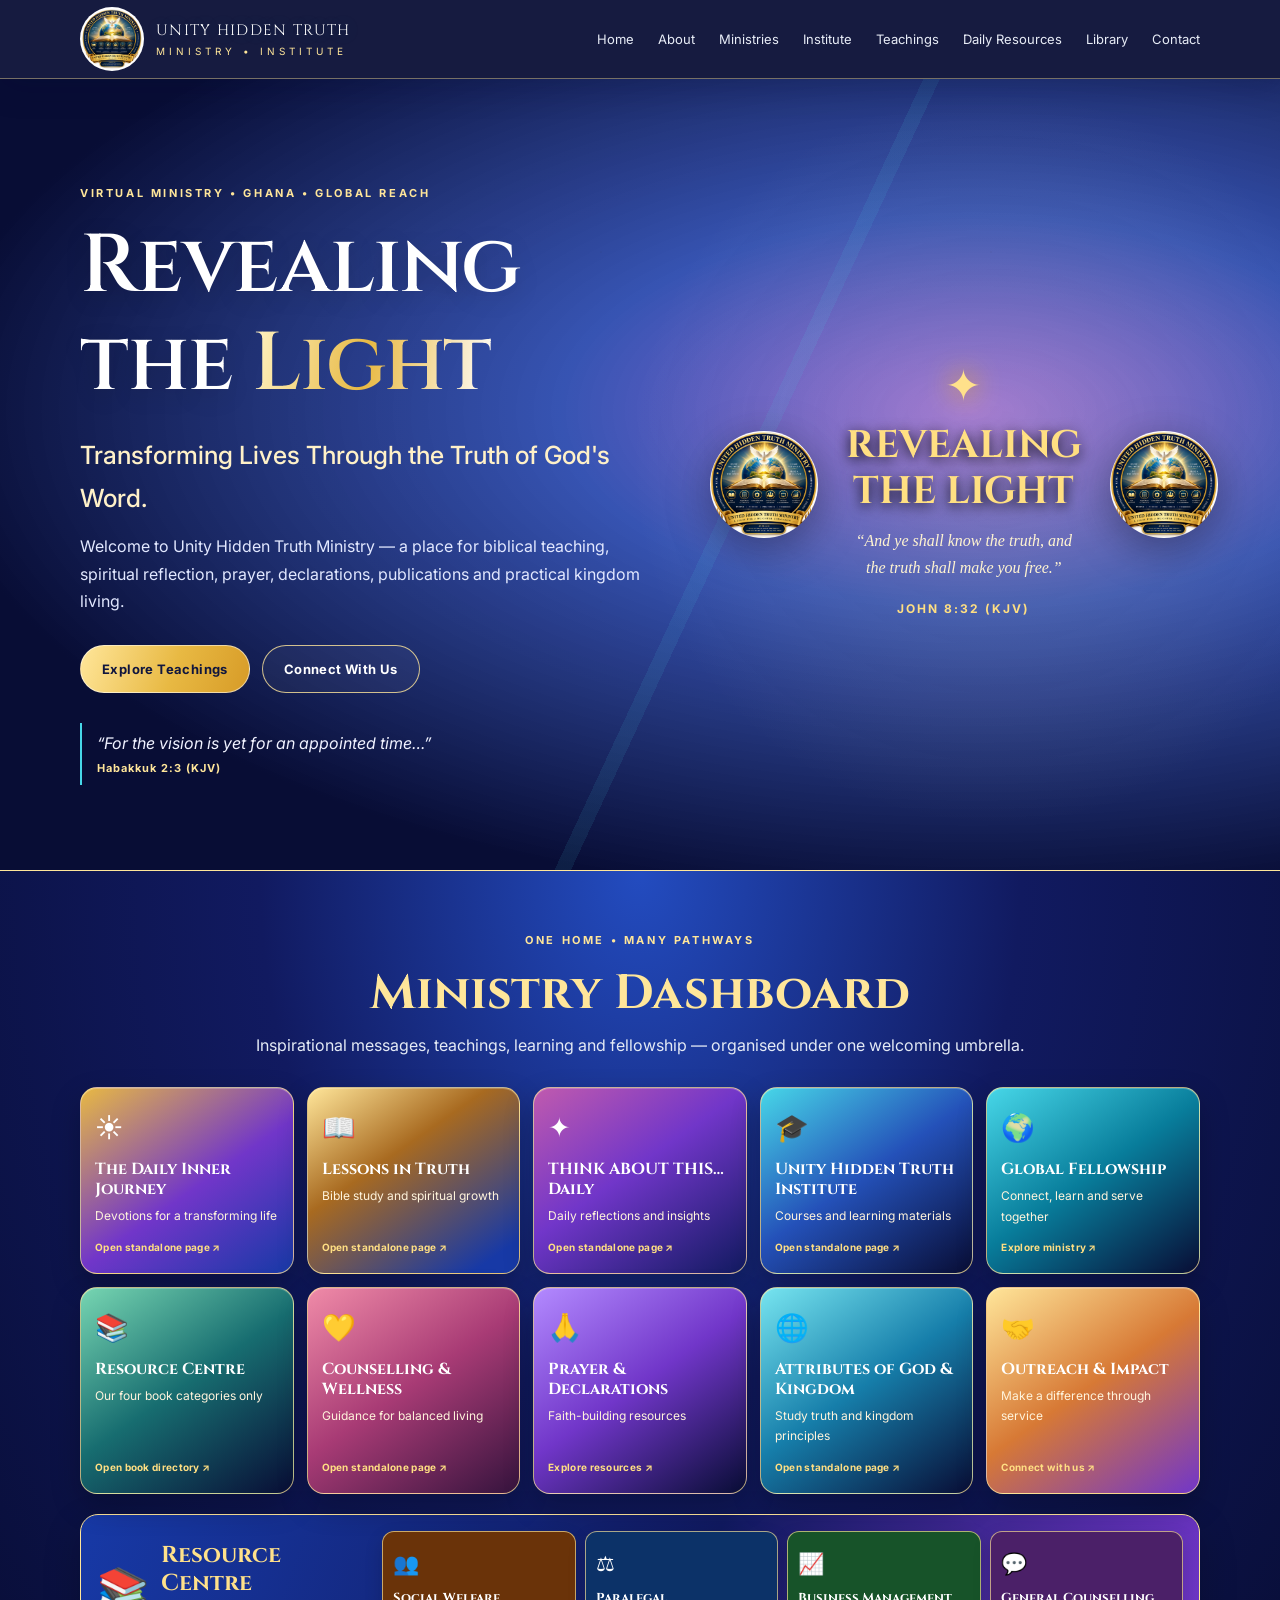
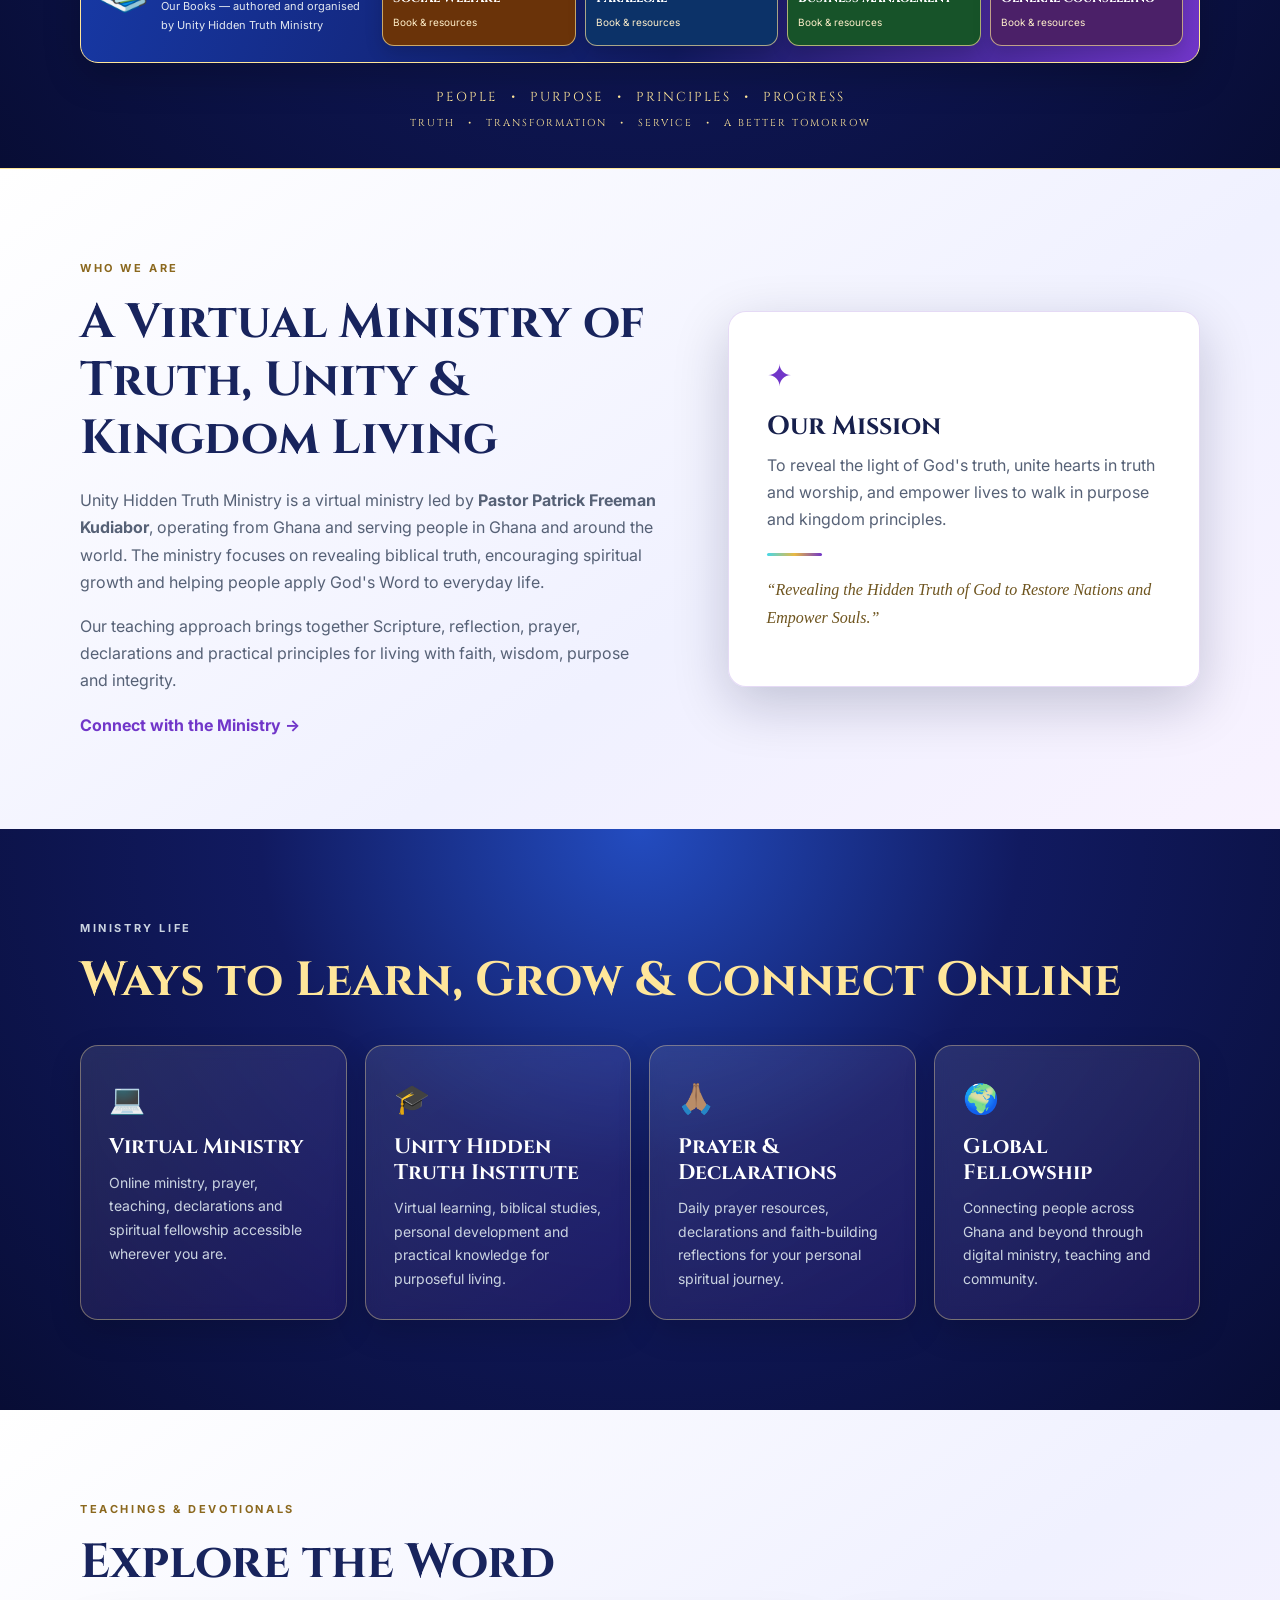
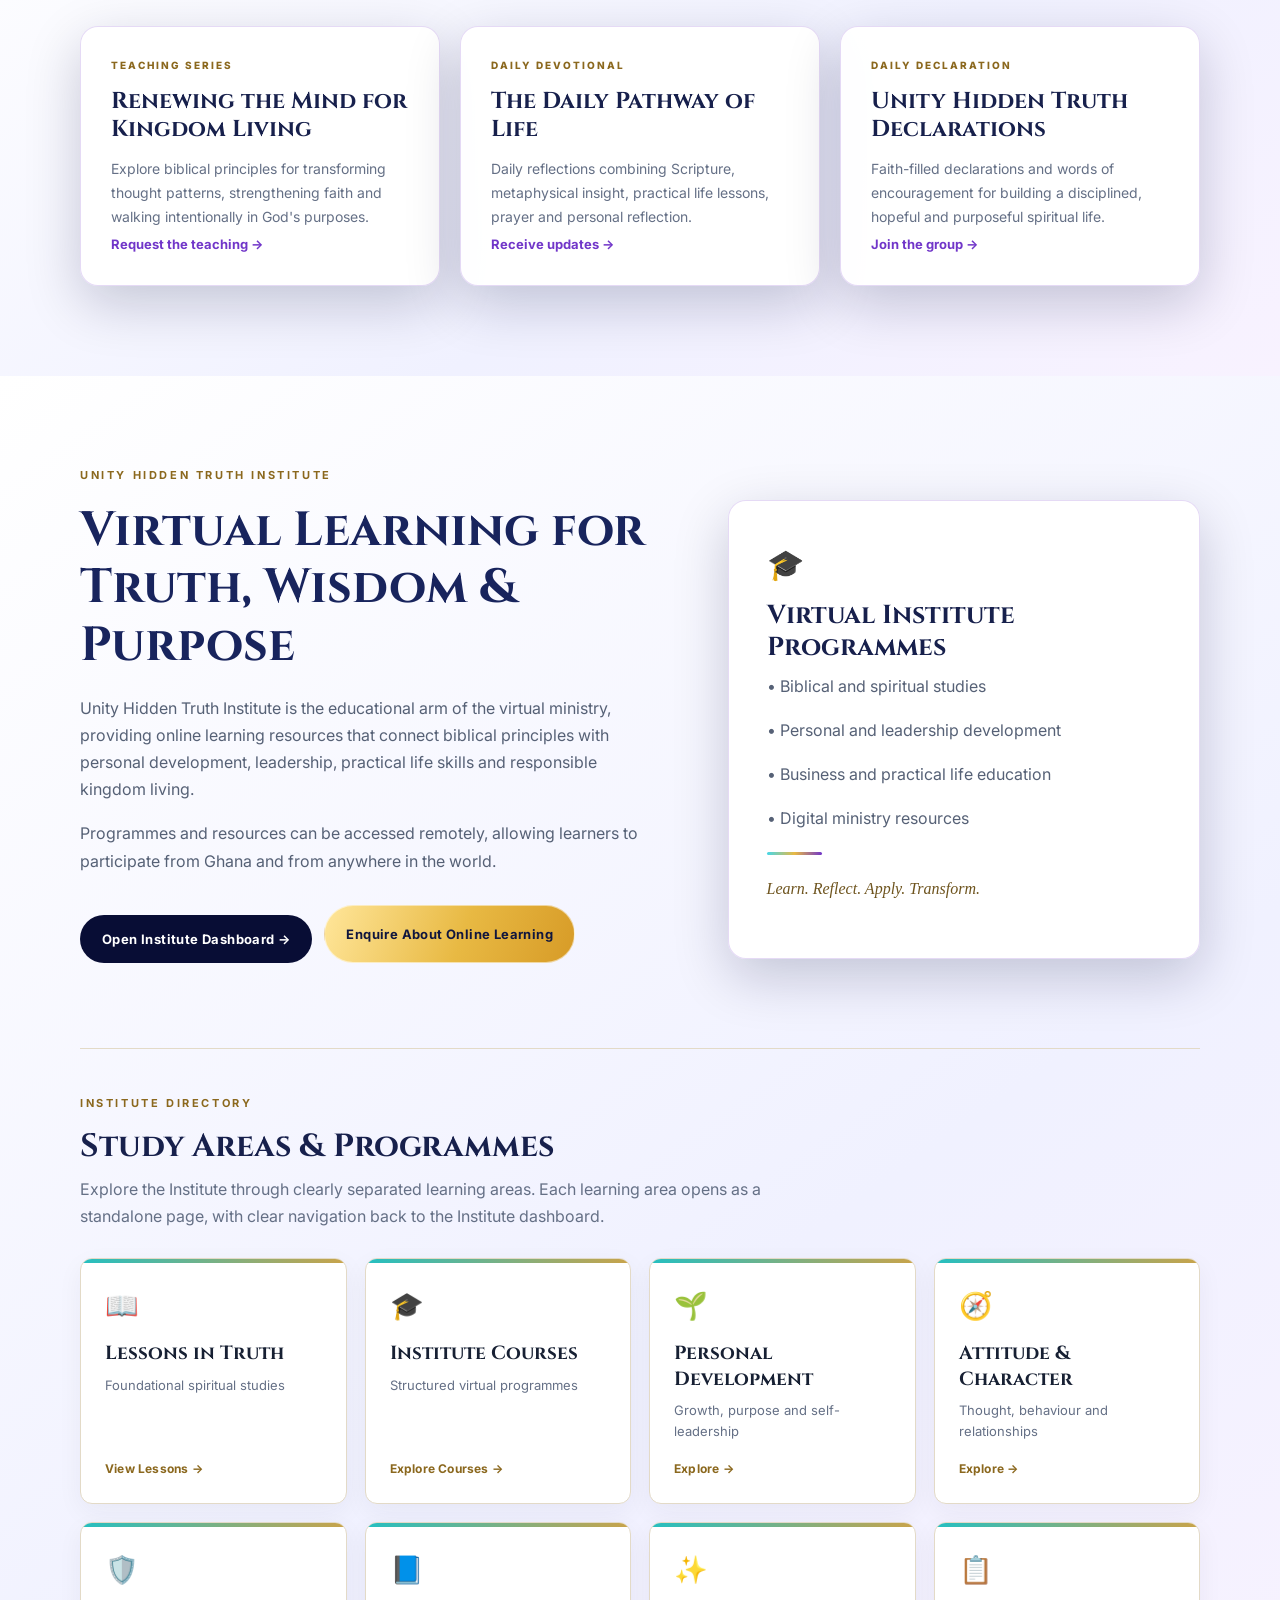
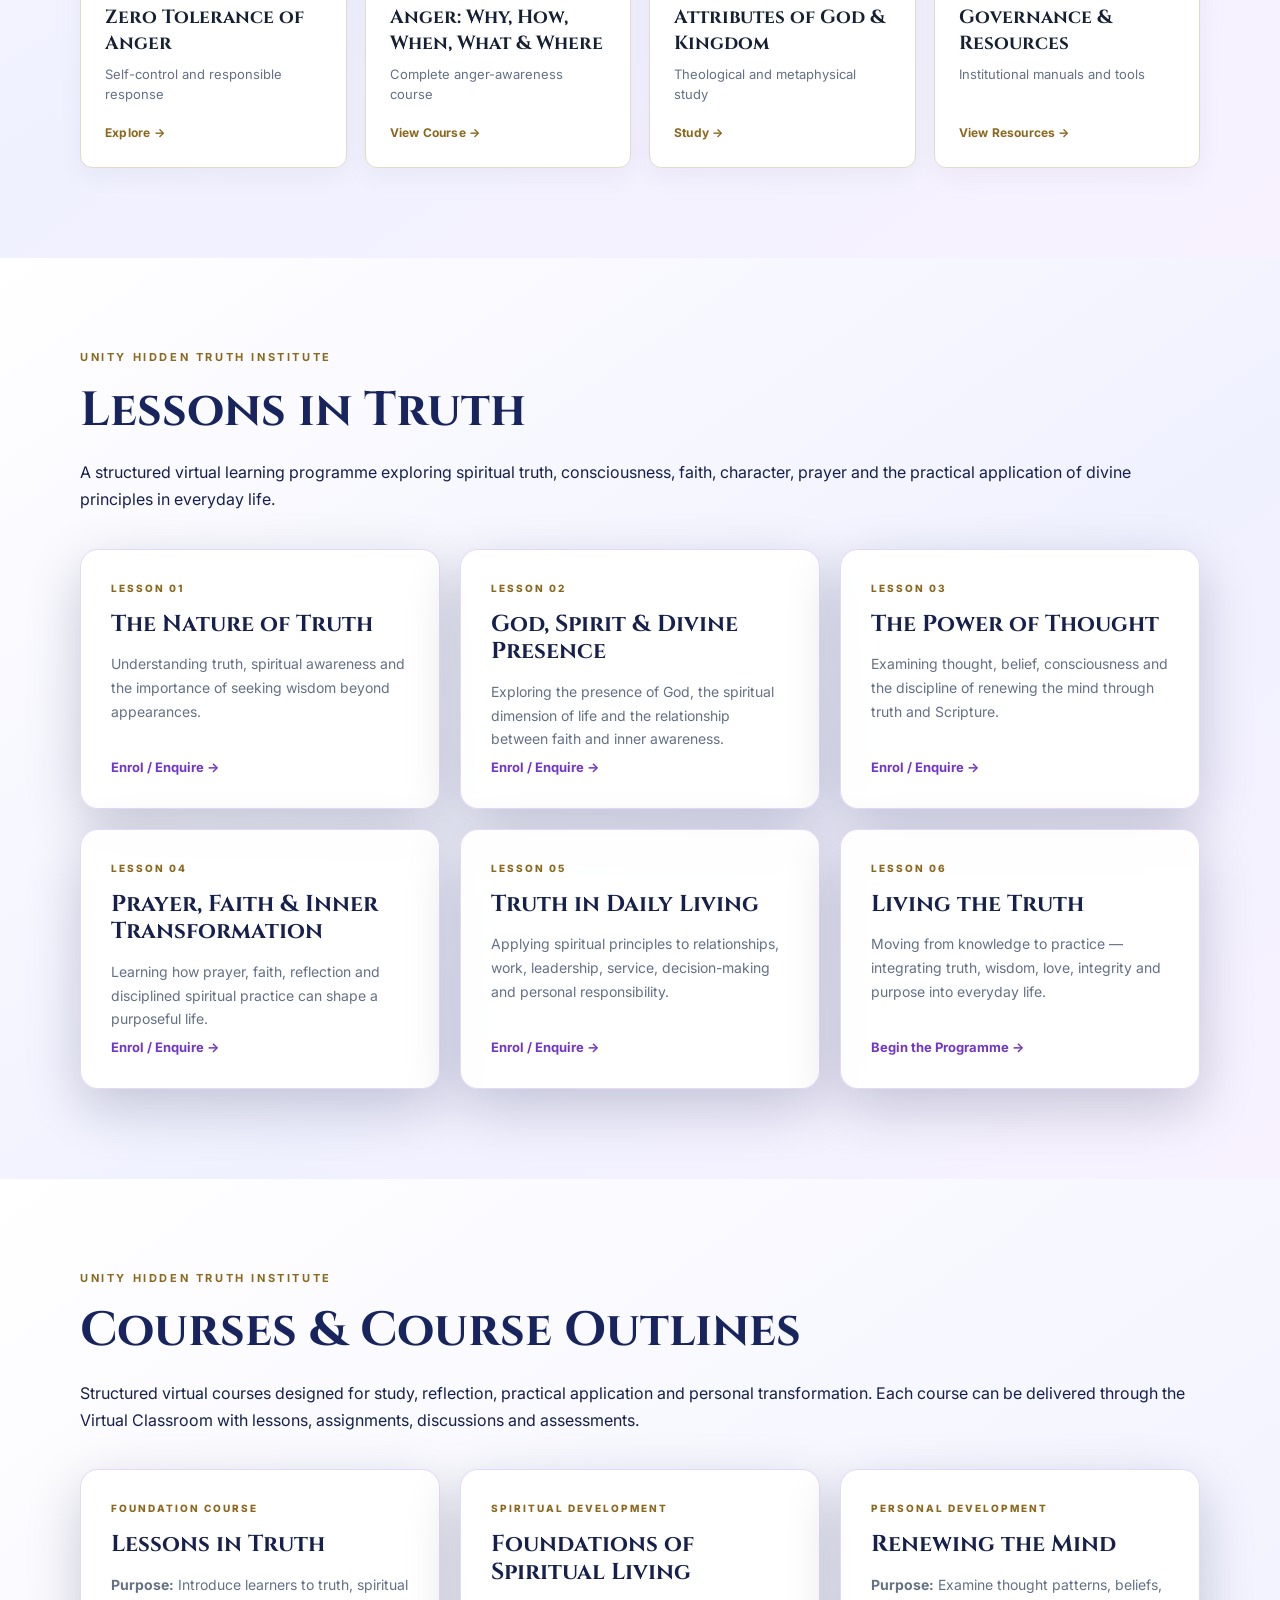
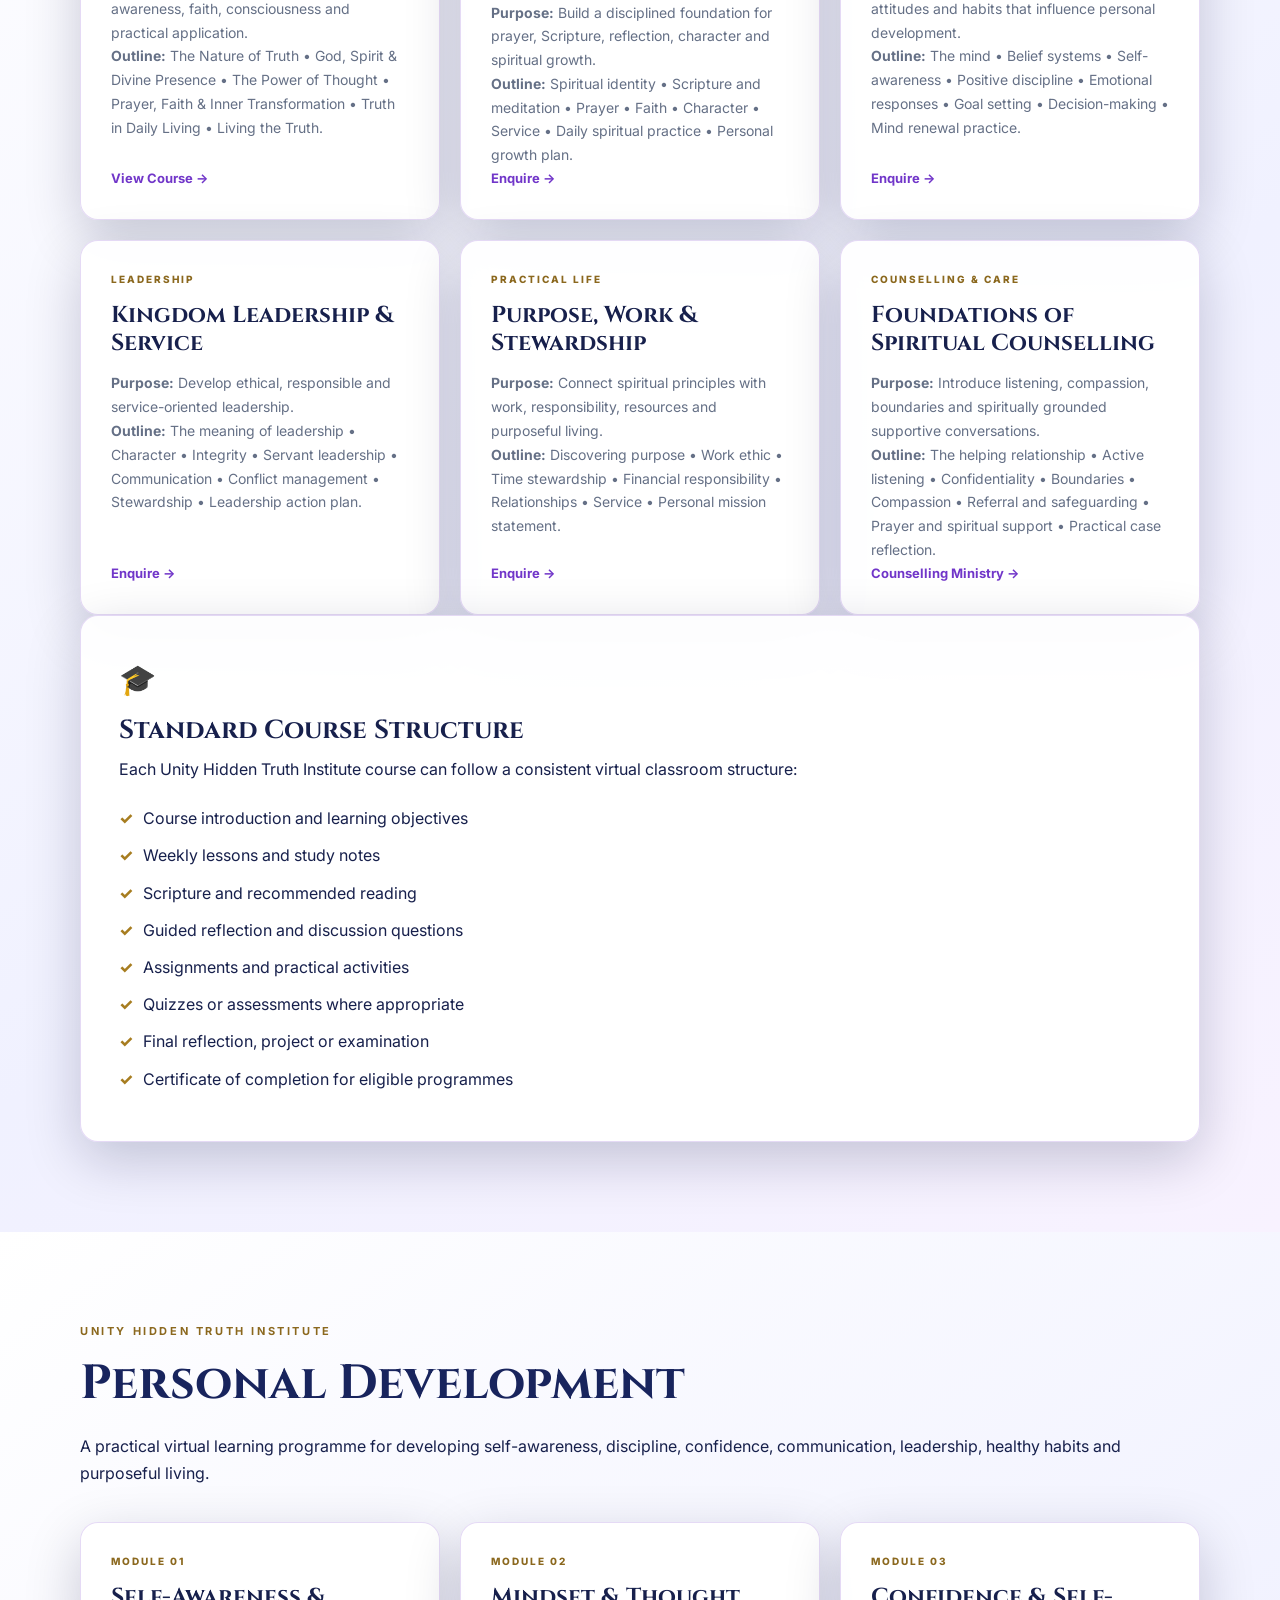
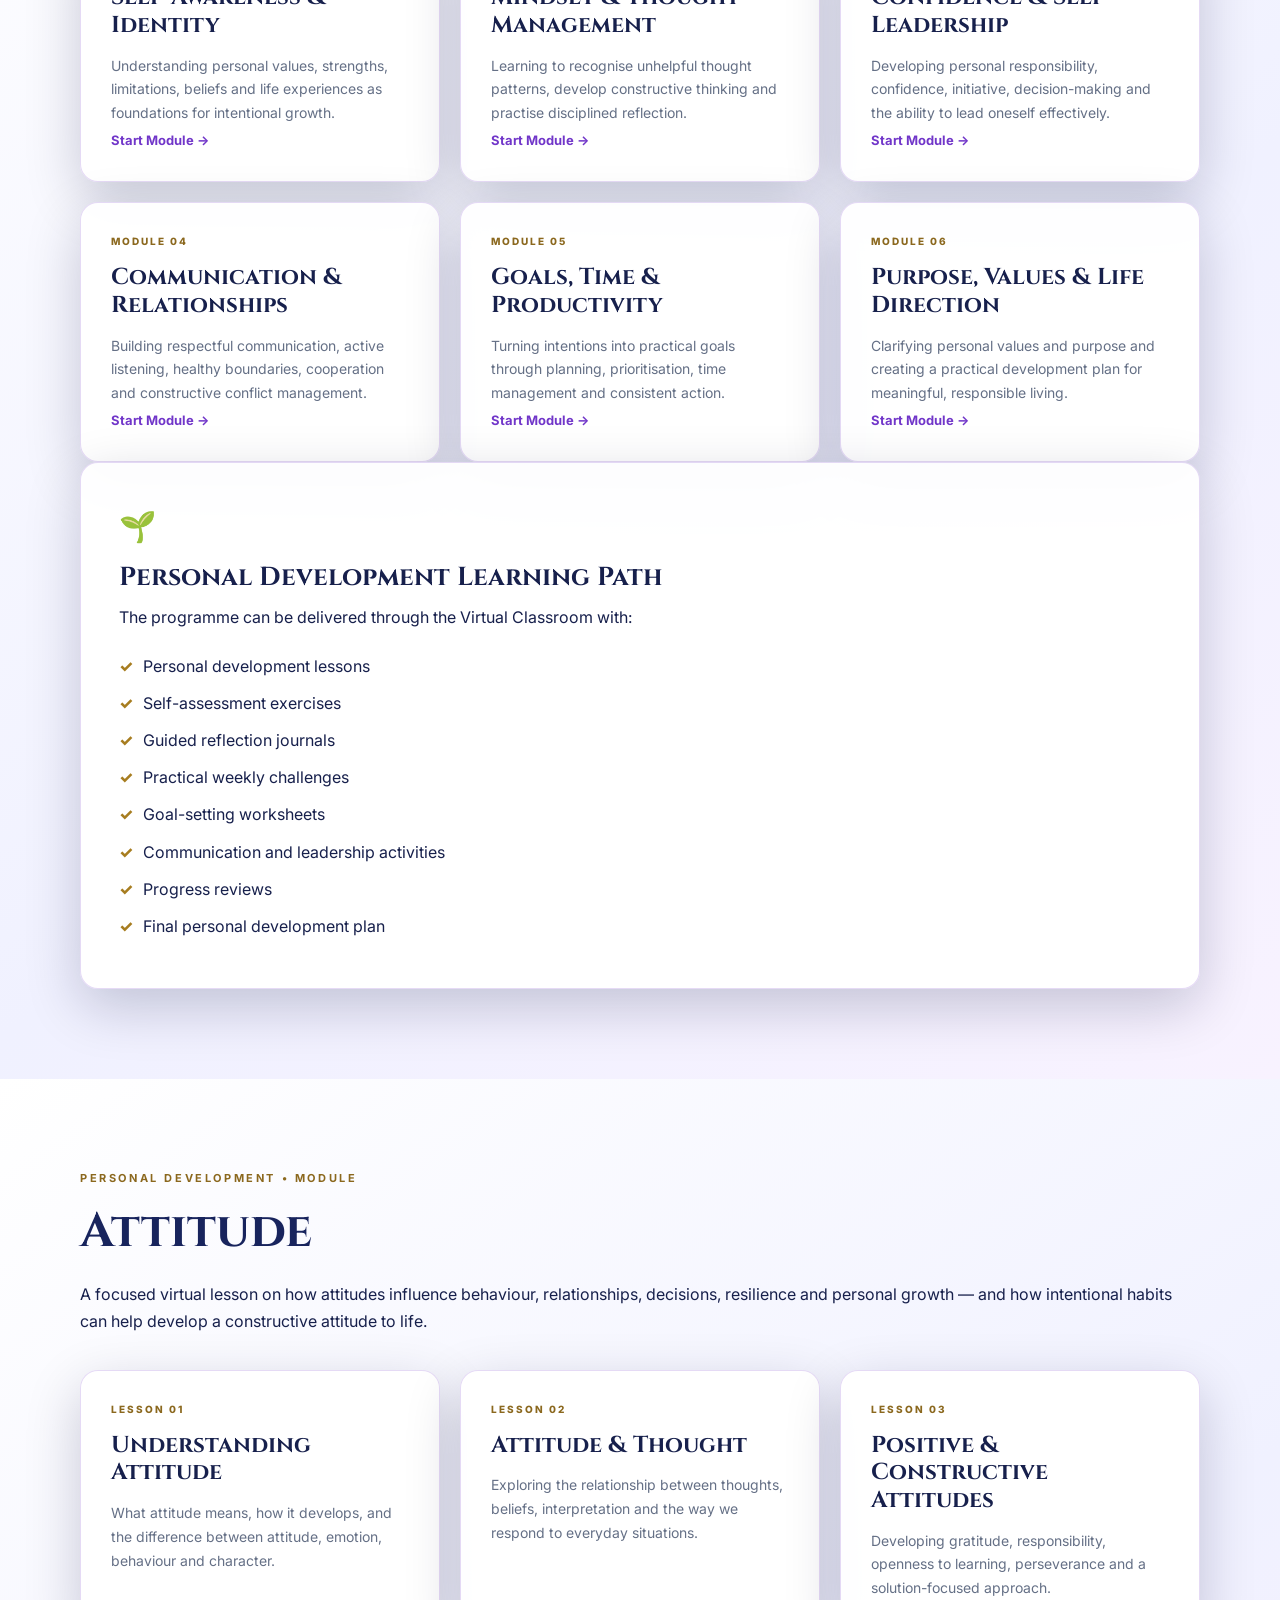
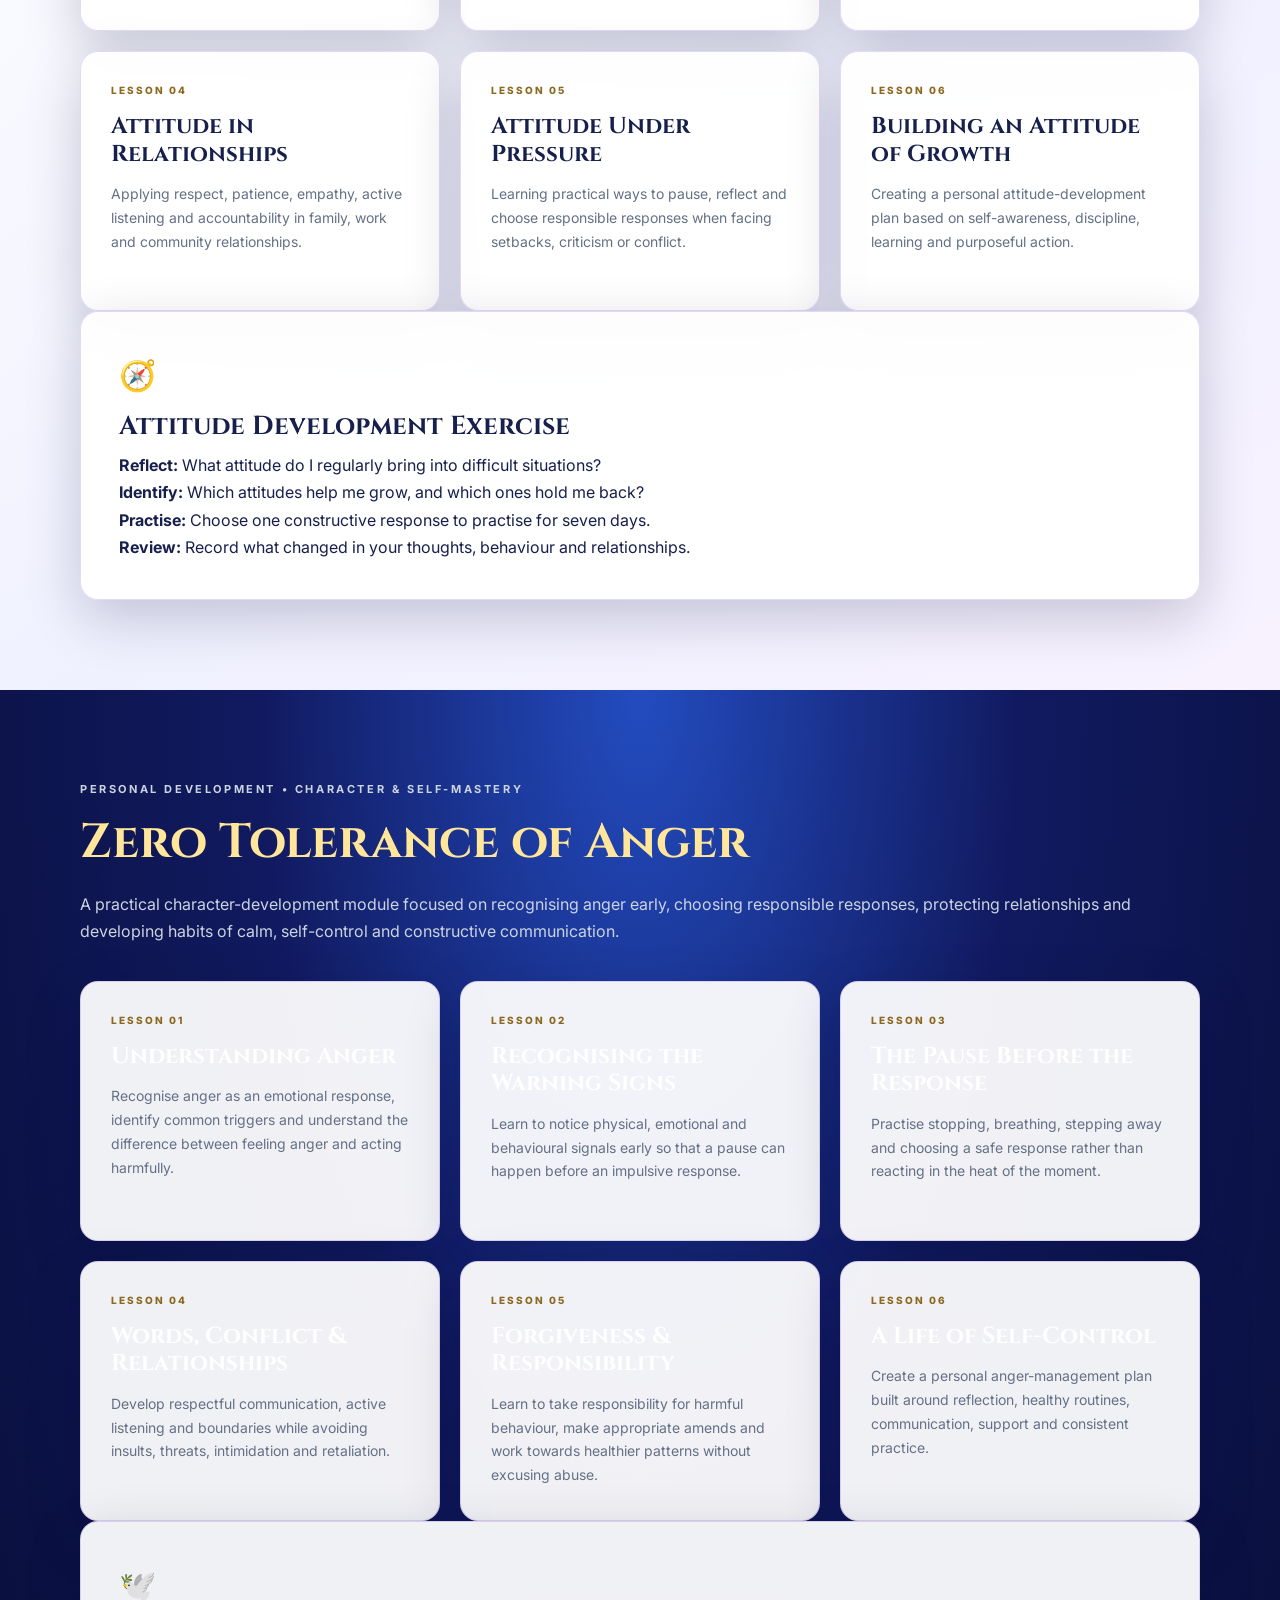
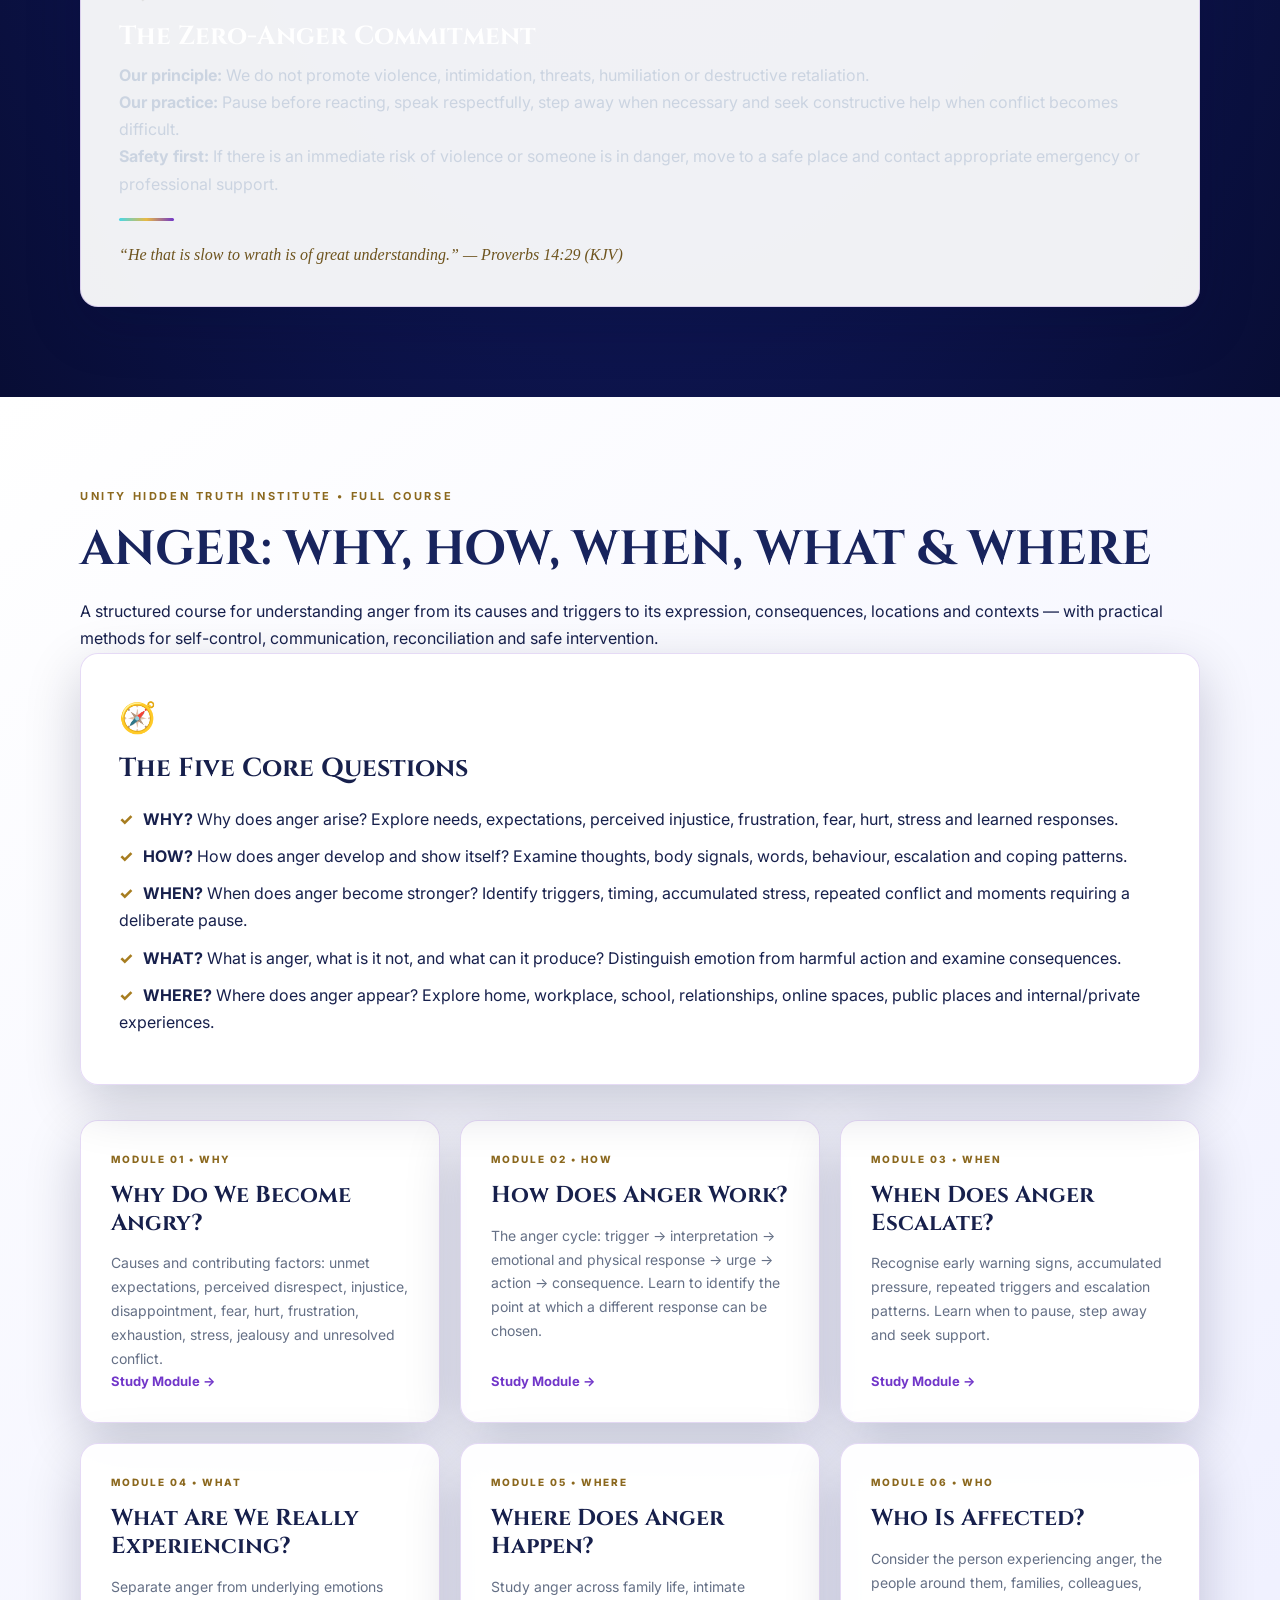
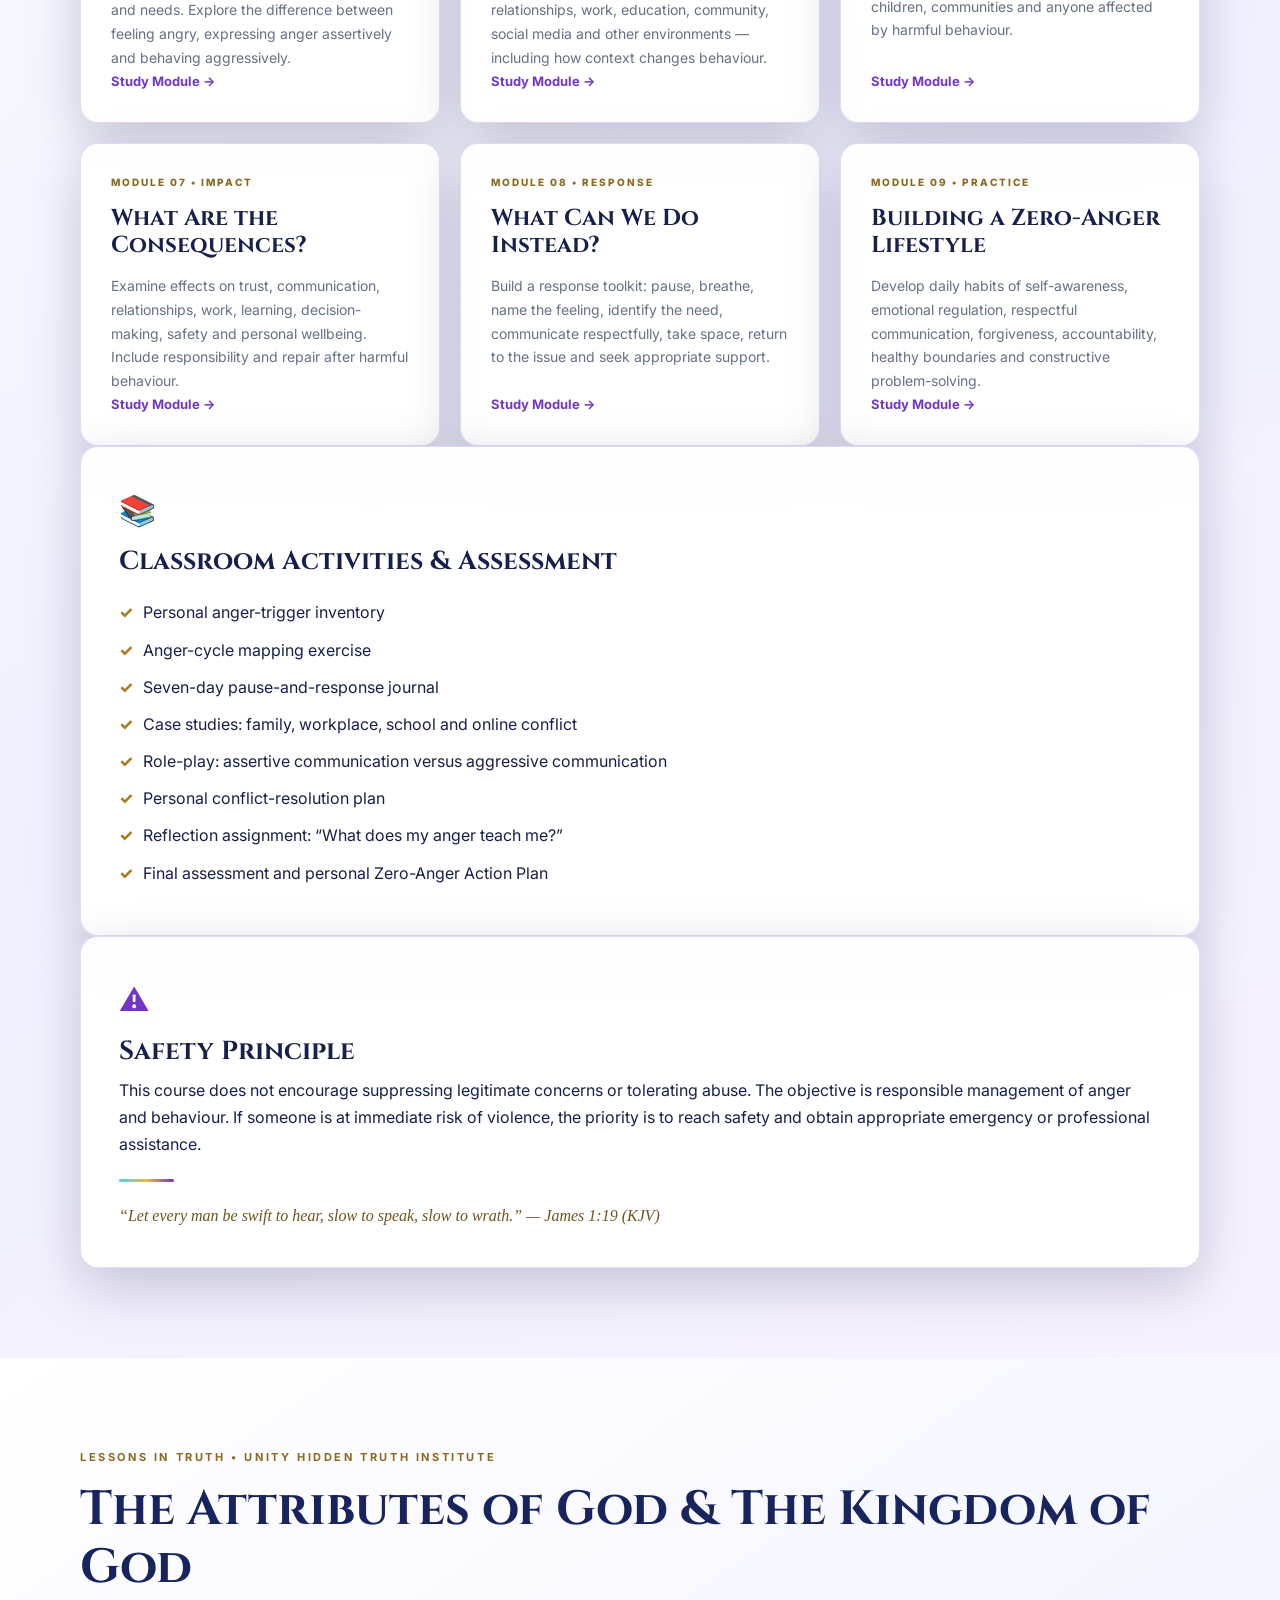
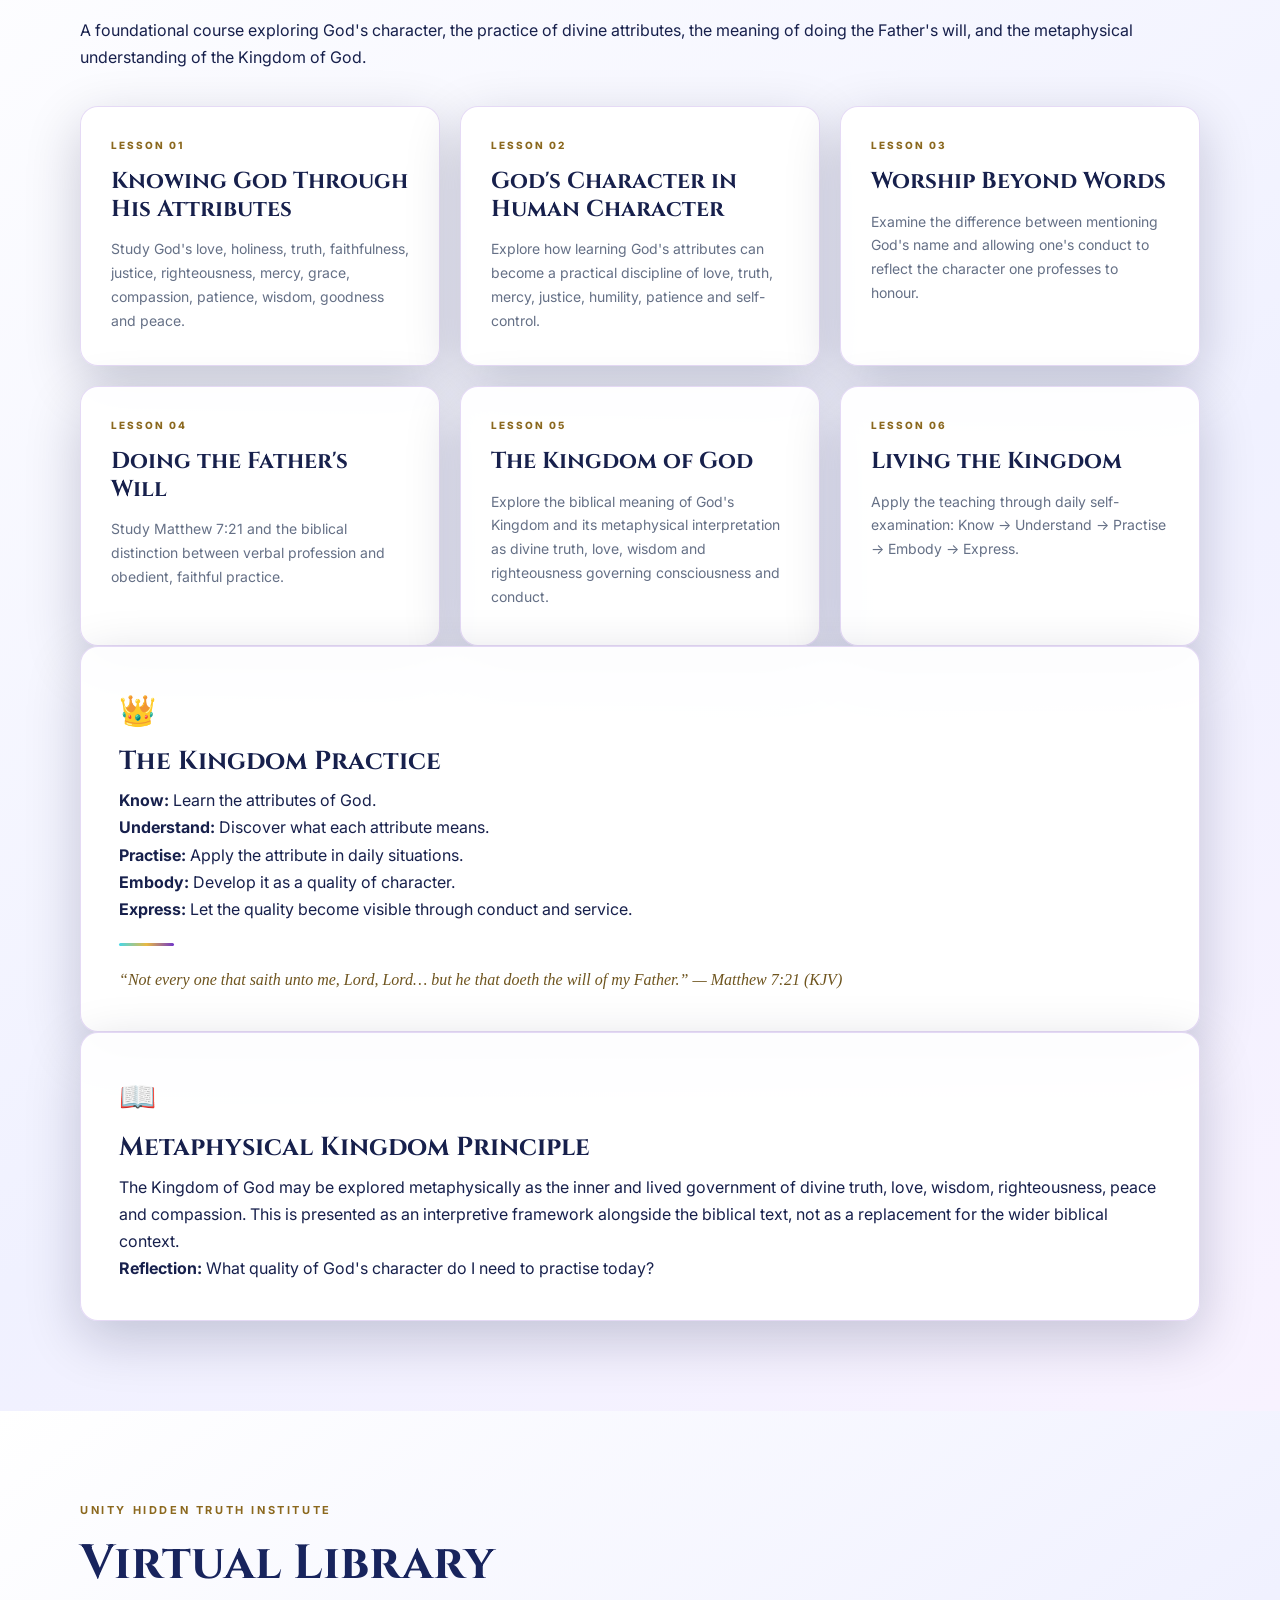
==== commit 61fb3e83: "Add files via upload" ====
--- a/index.html
+++ b/index.html
@@ -53,6 +53,84 @@
 .official-logo{position:relative;width:min(440px,82vw);height:auto;max-height:440px;object-fit:contain;filter:drop-shadow(0 20px 45px rgba(0,0,0,.38));z-index:1}
 @media(max-width:700px){.official-logo{width:min(330px,82vw)}}.hero-logo{width:min(390px,78vw);height:auto;filter:drop-shadow(0 18px 35px rgba(0,0,0,.35));border-radius:50%}.institutional{background:#f7f2e7}.resource-band{display:grid;grid-template-columns:repeat(4,1fr);gap:18px;margin-top:35px}.resource-box{background:#fff;border:1px solid #e3dac7;padding:26px;min-height:190px;box-shadow:0 10px 30px rgba(33,41,58,.05)}.resource-box h3{font-size:20px;margin:10px 0}.resource-box p{font-size:14px;color:#657086}.resource-box ul{padding-left:18px;color:#657086;font-size:13px}.manual-list{columns:2;column-gap:45px;margin-top:20px}.manual-list li{break-inside:avoid;margin:7px 0;color:#566176}.framework-strip{display:flex;flex-wrap:wrap;gap:10px;margin-top:24px}.framework-strip span{border:1px solid #d6c49b;padding:8px 12px;background:#fff;font-size:12px;font-weight:700;color:#6e541e}.logo-caption{text-align:center;color:#f3ead0;font-size:12px;letter-spacing:1.2px;margin-top:10px}
 @media(max-width:900px){.resource-band{grid-template-columns:repeat(2,1fr)}.manual-list{columns:1}}@media(max-width:650px){.resource-band{grid-template-columns:1fr}.logo-image{width:52px;height:52px}}
+
+/* FINAL DESIGN POLISH — brighter accents, clearer cards and sticky-header-safe anchors */
+html{scroll-padding-top:96px}
+section[id]{scroll-margin-top:96px}
+.hero{background:radial-gradient(ellipse at 78% 40%,#245ca0 0,#123d78 30%,#091d42 68%,#06132e 100%)}
+.hero:after{content:"";position:absolute;inset:auto 0 0;height:5px;background:linear-gradient(90deg,#4dd9d0,#efd27a,#f7f2e7,#4dd9d0);opacity:.95}
+.hero .hero-copy{max-width:690px}
+.hero h1{letter-spacing:-1.2px;text-shadow:0 6px 24px rgba(0,0,0,.2)}
+.hero .hero-lead{font-size:clamp(20px,2.5vw,25px);font-weight:500}
+.btn{transition:transform .18s ease,box-shadow .18s ease,background .18s ease}
+.btn:hover{transform:translateY(-2px);box-shadow:0 9px 22px rgba(0,0,0,.18)}
+.cards .card{border-radius:12px;background:linear-gradient(145deg,rgba(255,255,255,.09),rgba(255,255,255,.025));transition:transform .2s,border-color .2s,background .2s}
+.cards .card:hover{transform:translateY(-5px);border-color:rgba(239,210,122,.65);background:linear-gradient(145deg,rgba(41,100,167,.42),rgba(255,255,255,.04))}
+.institute-tile{border-radius:12px;overflow:hidden;position:relative}
+.institute-tile:before{content:"";position:absolute;top:0;left:0;right:0;height:4px;background:linear-gradient(90deg,#25bfc1,#c9a34a)}
+.institute-tile:focus-visible,.btn:focus-visible,a:focus-visible,button:focus-visible{outline:3px solid #20bfc2;outline-offset:3px}
+@media(prefers-reduced-motion:reduce){html{scroll-behavior:auto}*,*:before,*:after{transition:none!important;animation:none!important}}
+
+
+/* Radiant standalone-resource dashboard */
+.dual-emblems{display:flex;align-items:center;justify-content:space-between;gap:18px;min-height:340px;width:100%;padding:12px 0}.side-emblem{width:clamp(105px,22%,220px);aspect-ratio:1;object-fit:contain;border-radius:50%;filter:drop-shadow(0 10px 22px rgba(0,0,0,.35))}.hero-centre-message{flex:1;text-align:center;color:#fff;padding:10px}.hero-centre-message h2{font-size:clamp(22px,3vw,40px);color:#ffdf82;text-shadow:0 3px 14px #000}.hero-centre-message p{font-family:Georgia,serif;font-style:italic;margin:12px 0;color:#fff4d1}.hero-centre-message strong{color:#ffdf82;letter-spacing:2px;font-size:12px}.sunburst{font-size:44px;color:#ffe18b;text-shadow:0 0 28px #ffb600}.radiant-dashboard{padding:60px 0 35px;background:radial-gradient(ellipse at top,#1763a2 0,#071a3a 55%,#031026 100%);color:#fff;border-top:3px solid #e7bf55;border-bottom:3px solid #d6aa39}.dashboard-heading{text-align:center;max-width:820px;margin:0 auto 28px}.dashboard-heading h2{font-size:clamp(32px,4vw,48px);color:#ffe08a;margin:6px 0 10px}.dashboard-heading>p:last-child{color:#e4eaf5}.dashboard-grid{display:grid;grid-template-columns:repeat(5,minmax(0,1fr));gap:13px}.dash-tile{min-height:180px;border:1px solid #e8c25d;border-radius:12px;padding:17px 14px;display:flex;flex-direction:column;align-items:flex-start;box-shadow:0 8px 24px #0005;transition:transform .18s,filter .18s}.dash-tile:hover{transform:translateY(-4px);filter:brightness(1.12)}.dash-tile>span{font-size:27px;margin-bottom:8px}.dash-tile strong{font-family:Cinzel,Georgia,serif;font-size:16px;line-height:1.25}.dash-tile small{font-size:12px;margin-top:7px;color:#fff4dc}.dash-tile b{font-size:10px;margin-top:auto;padding-top:12px;color:#ffdf83;letter-spacing:.3px}.tile-sunrise{background:linear-gradient(145deg,#f4a34b,#083d72 78%)}.tile-scripture{background:linear-gradient(145deg,#d9ad45,#092c59 80%)}.tile-reflection{background:linear-gradient(145deg,#9c3a84,#182b66 80%)}.tile-institute{background:linear-gradient(145deg,#bd7d39,#10295c 80%)}.tile-fellowship{background:linear-gradient(145deg,#14a4b7,#07355b 80%)}.tile-books{background:linear-gradient(145deg,#08775a,#062c31 80%)}.tile-care{background:linear-gradient(145deg,#b32954,#35133d 80%)}.tile-prayer{background:linear-gradient(145deg,#7934a4,#101b4d 80%)}.tile-kingdom{background:linear-gradient(145deg,#098ca6,#071c4b 80%)}.tile-outreach{background:linear-gradient(145deg,#ffad20,#873b14 80%)}.resource-umbrella{margin-top:20px;border:2px solid #e6bd50;border-radius:15px;padding:16px;background:linear-gradient(110deg,#063e37,#071a3a);display:grid;grid-template-columns:1fr 3fr;gap:18px;align-items:center}.resource-umbrella-title{display:flex;gap:12px;align-items:center}.resource-umbrella-title>span{font-size:42px}.resource-umbrella-title h3{font-size:23px;color:#ffe18a}.resource-umbrella-title p{font-size:11px;color:#e3e8f0}.book-shortcuts{display:grid;grid-template-columns:repeat(4,minmax(0,1fr));gap:9px}.book-shortcuts a{border:1px solid #e5bf59;border-radius:9px;padding:14px 10px;background:#0a2b55;display:flex;flex-direction:column;gap:5px;font-size:21px}.book-shortcuts a:nth-child(1){background:#6a3309}.book-shortcuts a:nth-child(2){background:#0c3268}.book-shortcuts a:nth-child(3){background:#175329}.book-shortcuts a:nth-child(4){background:#4b2068}.book-shortcuts strong{font-family:Cinzel,Georgia,serif;font-size:13px}.book-shortcuts small{font-size:10px;color:#fff0cb}.dashboard-motto{text-align:center;color:#ffe18a;letter-spacing:2px;font-family:Cinzel,Georgia,serif;font-size:13px;margin-top:23px}.dashboard-motto i{font-style:normal;margin:0 8px}.dashboard-motto small{display:inline-block;margin-top:7px;font-size:10px;letter-spacing:2px}
+@media(max-width:1050px){.dashboard-grid{grid-template-columns:repeat(3,minmax(0,1fr))}.resource-umbrella{grid-template-columns:1fr}.book-shortcuts{grid-template-columns:repeat(4,minmax(0,1fr))}}
+@media(max-width:650px){.dual-emblems{gap:4px;min-height:220px}.side-emblem{width:24%}.hero-centre-message{padding:2px}.hero-centre-message h2{font-size:18px}.hero-centre-message p{font-size:12px}.sunburst{font-size:27px}.dashboard-grid{grid-template-columns:repeat(2,minmax(0,1fr));gap:9px}.dash-tile{min-height:165px;padding:13px 11px}.dash-tile strong{font-size:14px}.book-shortcuts{grid-template-columns:repeat(2,minmax(0,1fr))}.dashboard-motto{font-size:10px;letter-spacing:1px}.dashboard-motto small{font-size:8px;letter-spacing:1px}}
+
+</style>
+<style>
+
+/* UNITY HIDDEN TRUTH MINISTRY — CELESTIAL RADIANCE THEME */
+:root{
+ --navy:#080D35;--blue:#1739A6;--gold:#E8B943;--gold2:#FFE69A;
+ --cream:#F7F5FF;--ink:#17204C;--muted:#626B91;--white:#FFFFFF;
+ --violet:#7136C9;--cyan:#47D7E8;--celestial-shadow:0 18px 55px rgba(4,10,48,.20)
+}
+html{scroll-behavior:smooth;scroll-padding-top:90px}
+body{background:linear-gradient(180deg,#F7F5FF 0%,#EEF1FF 52%,#FBF9FF 100%);color:#17204C}
+body:before{content:"";position:fixed;inset:0;z-index:-1;pointer-events:none;opacity:.22;background-image:radial-gradient(2px 2px at 12% 18%,#fff 55%,transparent 60%),radial-gradient(1.5px 1.5px at 78% 22%,#fff 55%,transparent 60%),radial-gradient(2px 2px at 54% 72%,#E8B943 55%,transparent 60%),radial-gradient(1px 1px at 91% 83%,#fff 55%,transparent 60%);background-size:260px 240px,330px 300px,390px 350px,220px 260px}
+a{transition:color .2s ease,background .2s ease,border-color .2s ease}
+.site-header{background:rgba(8,13,53,.94);border-bottom:1px solid rgba(255,230,154,.42);box-shadow:0 8px 32px rgba(4,10,48,.22)}
+.brand-name{color:#fff;text-shadow:0 0 18px rgba(71,215,232,.22)}
+.brand-sub,.eyebrow{color:#FFE69A}
+.nav a:hover,.nav a:focus-visible{color:#47D7E8}
+.hero{background:radial-gradient(ellipse at 76% 42%,rgba(113,54,201,.72) 0%,rgba(23,57,166,.86) 30%,#080D35 76%);isolation:isolate}
+.hero:before{background:linear-gradient(115deg,transparent 0 56%,rgba(71,215,232,.09) 56% 57%,transparent 57% 100%),radial-gradient(circle at 78% 48%,rgba(255,230,154,.16),transparent 34%)}
+.hero:after{content:"";position:absolute;inset:0;pointer-events:none;opacity:.42;background-image:radial-gradient(2px 2px at 20% 25%,#fff 50%,transparent 60%),radial-gradient(2px 2px at 66% 18%,#FFE69A 50%,transparent 60%),radial-gradient(1px 1px at 88% 70%,#fff 50%,transparent 60%),radial-gradient(1px 1px at 42% 82%,#47D7E8 50%,transparent 60%);background-size:280px 240px,360px 310px,220px 270px,320px 300px;z-index:-1}
+.hero h1 span{background:linear-gradient(100deg,#FFF4C7,#E8B943 48%,#FFFFFF);-webkit-background-clip:text;background-clip:text;color:transparent;text-shadow:none}
+.hero-lead{color:#FFF1C8}.hero-text{color:#E2E8FF}
+.btn{border-radius:999px;transition:transform .2s ease,box-shadow .2s ease,background .2s ease}
+.btn:hover{transform:translateY(-2px);box-shadow:0 10px 28px rgba(232,185,67,.25)}
+.btn-gold{background:linear-gradient(110deg,#FFE69A,#E8B943 55%,#D79B27);color:#10163E;border:1px solid rgba(255,255,255,.55)}
+.btn-outline{border-color:rgba(255,230,154,.8);background:rgba(255,255,255,.045)}
+.scripture{border-left-color:#47D7E8;color:#F0F2FF}.scripture b{color:#FFE69A}
+.halo{border-color:rgba(255,230,154,.5);box-shadow:0 0 100px rgba(71,215,232,.16),0 0 150px rgba(113,54,201,.22)}
+.large-seal{border-color:#FFE69A;background:radial-gradient(circle,#FFF1B8 0,#E8B943 30%,#7136C9 56%,#1739A6 78%,#080D35 100%);box-shadow:0 20px 80px rgba(0,0,0,.42),0 0 55px rgba(71,215,232,.22)}
+.section.light,.section.parchment{background:linear-gradient(145deg,#FFFFFF,#F0F1FF 60%,#F8F2FF)}
+.section.navy,.radiant-dashboard{background:radial-gradient(ellipse at 50% 0%,#234CC0 0%,#111A60 42%,#080D35 100%);color:#fff}
+.section h2,.dashboard-heading h2{color:#18245D}
+.section.navy h2,.radiant-dashboard .dashboard-heading h2{color:#FFE69A}
+.feature-card,.content-card{border:1px solid rgba(113,54,201,.18);border-radius:18px;box-shadow:var(--celestial-shadow);background:rgba(255,255,255,.94)}
+.feature-icon,.text-link,.content-card a{color:#7136C9}
+.mini-divider{background:linear-gradient(90deg,#47D7E8,#E8B943,#7136C9);height:3px;border-radius:4px}
+.cards .card{border:1px solid rgba(255,230,154,.38);border-radius:18px;background:linear-gradient(145deg,rgba(255,255,255,.10),rgba(113,54,201,.14));box-shadow:0 12px 32px rgba(0,0,0,.16);backdrop-filter:blur(8px)}
+.content-card{transition:transform .22s ease,box-shadow .22s ease}.content-card:hover{transform:translateY(-5px);box-shadow:0 22px 55px rgba(23,57,166,.16)}
+.radiant-dashboard{border-top:1px solid #FFE69A;border-bottom:1px solid #FFE69A}
+.dash-tile{border:1px solid rgba(255,230,154,.72);border-radius:17px;box-shadow:0 12px 30px rgba(0,0,0,.24),inset 0 1px rgba(255,255,255,.22);transition:transform .22s ease,filter .22s ease,box-shadow .22s ease}
+.dash-tile:hover{transform:translateY(-6px);filter:brightness(1.12);box-shadow:0 18px 42px rgba(0,0,0,.3),0 0 22px rgba(71,215,232,.16)}
+.tile-sunrise{background:linear-gradient(145deg,#E8B943,#7136C9 54%,#1739A6)}.tile-scripture{background:linear-gradient(145deg,#FFE69A,#A86A20 38%,#1739A6 90%)}.tile-reflection{background:linear-gradient(145deg,#C05AAE,#7136C9 45%,#111A60)}.tile-institute{background:linear-gradient(145deg,#47D7E8,#2451B9 48%,#080D35)}.tile-fellowship{background:linear-gradient(145deg,#47D7E8,#087D9B 48%,#080D35)}.tile-books{background:linear-gradient(145deg,#77D6B2,#176D70 48%,#080D35)}.tile-care{background:linear-gradient(145deg,#F08BA8,#A83B75 48%,#35133D)}.tile-prayer{background:linear-gradient(145deg,#B38AFF,#7136C9 48%,#080D35)}.tile-kingdom{background:linear-gradient(145deg,#77E5F0,#167EAA 48%,#080D35)}.tile-outreach{background:linear-gradient(145deg,#FFE69A,#D77935 48%,#7136C9)}
+.resource-umbrella{border:1px solid #FFE69A;border-radius:18px;background:linear-gradient(110deg,#1739A6,#111A60 55%,#7136C9);box-shadow:0 14px 36px rgba(0,0,0,.22)}
+.book-shortcuts a{border-radius:12px;border-color:rgba(255,230,154,.65);box-shadow:0 7px 18px rgba(0,0,0,.15)}
+.dashboard-motto{color:#FFE69A}
+.quote-section{background:linear-gradient(120deg,#E9EFFF,#F8F1FF 55%,#FFF3D0)}
+.quote-box blockquote{color:#17204C}.quote-box cite{color:#7136C9}
+.book-cover{border:6px solid #FFE69A;border-radius:8px;background:radial-gradient(circle at top,#7136C9,#1739A6 58%,#080D35);box-shadow:0 22px 55px rgba(8,13,53,.3),0 0 24px rgba(232,185,67,.18)}
+.footer{background:linear-gradient(110deg,#050923,#111A60 60%,#24104B);border-top:1px solid rgba(255,230,154,.38)}
+.footer-brand{color:#FFE69A}
+input,textarea,select{border-radius:10px!important;border:1px solid #D9DDF5!important}
+:focus-visible{outline:3px solid #47D7E8;outline-offset:3px}
+@media(prefers-reduced-motion:reduce){html{scroll-behavior:auto}*,*:before,*:after{animation-duration:.01ms!important;animation-iteration-count:1!important;transition-duration:.01ms!important}}
+
 </style>
 </head>
 <body>
@@ -70,7 +148,7 @@
         <a href="#home">Home</a>
         <a href="#about">About</a>
         <a href="#ministries">Ministries</a>
-        <a href="#institute">Institute</a>
+        <a href="institute.html">Institute</a>
         <a href="#teachings">Teachings</a>
         <a href="#resources">Daily Resources</a>
         <a href="#library">Library</a>
@@ -97,10 +175,36 @@
             <b>Habakkuk 2:3 (KJV)</b>
           </div>
         </div>
-        <div class="hero-art" aria-label="Official Unity Hidden Truth Ministry emblem">
-          <div class="halo"></div>
-          <img class="official-logo" src="logo.png" alt="Official Unity Hidden Truth Ministry logo" loading="eager">
-        </div>
+        <div class="hero-art dual-emblems" aria-label="Unity Hidden Truth Ministry emblems on both sides">
+          <img class="side-emblem" src="logo.png" alt="Unity Hidden Truth Ministry logo, left emblem" loading="eager">
+          <div class="hero-centre-message"><div class="sunburst">✦</div><h2>REVEALING THE LIGHT</h2><p class="hero-verse">“And ye shall know the truth, and the truth shall make you free.”</p><strong>JOHN 8:32 (KJV)</strong></div>
+          <img class="side-emblem" src="logo.png" alt="Unity Hidden Truth Ministry logo, right emblem" loading="eager">
+        </div>
+      </div>
+    </section>
+
+    <section id="dashboard" class="radiant-dashboard">
+      <div class="container">
+        <div class="dashboard-heading"><p class="eyebrow">ONE HOME • MANY PATHWAYS</p><h2>Ministry Dashboard</h2><p>Inspirational messages, teachings, learning and fellowship — organised under one welcoming umbrella.</p></div>
+        <div class="dashboard-grid">
+          <a class="dash-tile tile-sunrise" href="daily-inner-journey.html"><span>☀</span><strong>The Daily Inner Journey</strong><small>Devotions for a transforming life</small><b>Open standalone page ↗</b></a>
+          <a class="dash-tile tile-scripture" href="lessons-in-truth.html"><span>📖</span><strong>Lessons in Truth</strong><small>Bible study and spiritual growth</small><b>Open standalone page ↗</b></a>
+          <a class="dash-tile tile-reflection" href="think-about-this.html"><span>✦</span><strong>THINK ABOUT THIS… Daily</strong><small>Daily reflections and insights</small><b>Open standalone page ↗</b></a>
+          <a class="dash-tile tile-institute" href="institute.html"><span>🎓</span><strong>Unity Hidden Truth Institute</strong><small>Courses and learning materials</small><b>Open standalone page ↗</b></a>
+          <a class="dash-tile tile-fellowship" href="index.html#ministries"><span>🌍</span><strong>Global Fellowship</strong><small>Connect, learn and serve together</small><b>Explore ministry ↗</b></a>
+          <a class="dash-tile tile-books" href="resource-centre.html"><span>📚</span><strong>Resource Centre</strong><small>Our four book categories only</small><b>Open book directory ↗</b></a>
+          <a class="dash-tile tile-care" href="counselling.html"><span>💛</span><strong>Counselling & Wellness</strong><small>Guidance for balanced living</small><b>Open standalone page ↗</b></a>
+          <a class="dash-tile tile-prayer" href="index.html#resources"><span>🙏</span><strong>Prayer & Declarations</strong><small>Faith-building resources</small><b>Explore resources ↗</b></a>
+          <a class="dash-tile tile-kingdom" href="attributes-of-god.html"><span>🌐</span><strong>Attributes of God & Kingdom</strong><small>Study truth and kingdom principles</small><b>Open standalone page ↗</b></a>
+          <a class="dash-tile tile-outreach" href="index.html#contact"><span>🤝</span><strong>Outreach & Impact</strong><small>Make a difference through service</small><b>Connect with us ↗</b></a>
+        </div>
+        <div class="resource-umbrella"><div class="resource-umbrella-title"><span>📚</span><div><h3>Resource Centre</h3><p>Our Books — authored and organised by Unity Hidden Truth Ministry</p></div></div><div class="book-shortcuts">
+          <a href="resource-centre.html#social-welfare">👥 <strong>Social Welfare</strong><small>Book & resources</small></a>
+          <a href="resource-centre.html#paralegal">⚖ <strong>Paralegal</strong><small>Book & resources</small></a>
+          <a href="resource-centre.html#business-management">📈 <strong>Business Management</strong><small>Book & resources</small></a>
+          <a href="resource-centre.html#general-counselling">💬 <strong>General Counselling</strong><small>Book & resources</small></a>
+        </div></div>
+        <div class="dashboard-motto">PEOPLE <i>•</i> PURPOSE <i>•</i> PRINCIPLES <i>•</i> PROGRESS<br><small>TRUTH <i>•</i> TRANSFORMATION <i>•</i> SERVICE <i>•</i> A BETTER TOMORROW</small></div>
       </div>
     </section>
 
@@ -109,7 +213,7 @@
         <div>
           <p class="eyebrow dark">WHO WE ARE</p>
           <h2>A Virtual Ministry of Truth, Unity & Kingdom Living</h2>
-          <p>Unity Hidden Truth Ministry is a virtual ministry led by <strong>Pastor Patrick Freeman Kudiabor</strong> and is based in Accra, Ghana. The ministry focuses on revealing biblical truth, encouraging spiritual growth and helping people apply God's Word to everyday life.</p>
+          <p>Unity Hidden Truth Ministry is a virtual ministry led by <strong>Pastor Patrick Freeman Kudiabor</strong>, operating from Ghana and serving people in Ghana and around the world. The ministry focuses on revealing biblical truth, encouraging spiritual growth and helping people apply God's Word to everyday life.</p>
           <p>Our teaching approach brings together Scripture, reflection, prayer, declarations and practical principles for living with faith, wisdom, purpose and integrity.</p>
           <a class="text-link" href="#contact">Connect with the Ministry →</a>
         </div>
@@ -186,7 +290,7 @@
           <h2>Virtual Learning for Truth, Wisdom & Purpose</h2>
           <p>Unity Hidden Truth Institute is the educational arm of the virtual ministry, providing online learning resources that connect biblical principles with personal development, leadership, practical life skills and responsible kingdom living.</p>
           <p>Programmes and resources can be accessed remotely, allowing learners to participate from Ghana and from anywhere in the world.</p>
-          <a class="btn btn-navy" href="#contact">Enquire About Online Learning</a>
+          <div class="hero-actions"><a class="btn btn-navy" href="institute.html">Open Institute Dashboard →</a><a class="btn btn-gold" href="#contact">Enquire About Online Learning</a></div>
         </div>
         <div class="feature-card">
           <div class="feature-icon">🎓</div>
@@ -203,17 +307,17 @@
         <div class="institute-hub-head">
           <p class="eyebrow dark">INSTITUTE DIRECTORY</p>
           <h3>Study Areas & Programmes</h3>
-          <p>Explore the Institute through clearly separated learning areas. Each programme opens in its own section so that lessons, courses and development resources remain easy to find.</p>
+          <p>Explore the Institute through clearly separated learning areas. Each learning area opens as a standalone page, with clear navigation back to the Institute dashboard.</p>
         </div>
         <div class="institute-directory">
-          <a class="institute-tile" href="#lessons-in-truth"><span>📖</span><strong>Lessons in Truth</strong><small>Foundational spiritual studies</small><b>View Lessons →</b></a>
-          <a class="institute-tile" href="#courses"><span>🎓</span><strong>Institute Courses</strong><small>Structured virtual programmes</small><b>Explore Courses →</b></a>
-          <a class="institute-tile" href="#personal-development"><span>🌱</span><strong>Personal Development</strong><small>Growth, purpose and self-leadership</small><b>Explore →</b></a>
-          <a class="institute-tile" href="#attitude"><span>🧭</span><strong>Attitude & Character</strong><small>Thought, behaviour and relationships</small><b>Explore →</b></a>
-          <a class="institute-tile" href="#zero-anger"><span>🛡️</span><strong>Zero Tolerance of Anger</strong><small>Self-control and responsible response</small><b>Explore →</b></a>
-          <a class="institute-tile" href="#anger-course"><span>📘</span><strong>Anger: Why, How, When, What & Where</strong><small>Complete anger-awareness course</small><b>View Course →</b></a>
-          <a class="institute-tile" href="#god-attributes"><span>✨</span><strong>Attributes of God & Kingdom</strong><small>Theological and metaphysical study</small><b>Study →</b></a>
-          <a class="institute-tile" href="#institutional"><span>📋</span><strong>Governance & Resources</strong><small>Institutional manuals and tools</small><b>View Resources →</b></a>
+          <a class="institute-tile" href="lessons-in-truth.html"><span>📖</span><strong>Lessons in Truth</strong><small>Foundational spiritual studies</small><b>View Lessons →</b></a>
+          <a class="institute-tile" href="institute-courses.html"><span>🎓</span><strong>Institute Courses</strong><small>Structured virtual programmes</small><b>Explore Courses →</b></a>
+          <a class="institute-tile" href="personal-development.html"><span>🌱</span><strong>Personal Development</strong><small>Growth, purpose and self-leadership</small><b>Explore →</b></a>
+          <a class="institute-tile" href="attitude-character.html"><span>🧭</span><strong>Attitude & Character</strong><small>Thought, behaviour and relationships</small><b>Explore →</b></a>
+          <a class="institute-tile" href="zero-anger.html"><span>🛡️</span><strong>Zero Tolerance of Anger</strong><small>Self-control and responsible response</small><b>Explore →</b></a>
+          <a class="institute-tile" href="anger-awareness.html"><span>📘</span><strong>Anger: Why, How, When, What & Where</strong><small>Complete anger-awareness course</small><b>View Course →</b></a>
+          <a class="institute-tile" href="attributes-of-god.html"><span>✨</span><strong>Attributes of God & Kingdom</strong><small>Theological and metaphysical study</small><b>Study →</b></a>
+          <a class="institute-tile" href="governance-resources.html"><span>📋</span><strong>Governance & Resources</strong><small>Institutional manuals and tools</small><b>View Resources →</b></a>
         </div>
       </div>
     </section>
